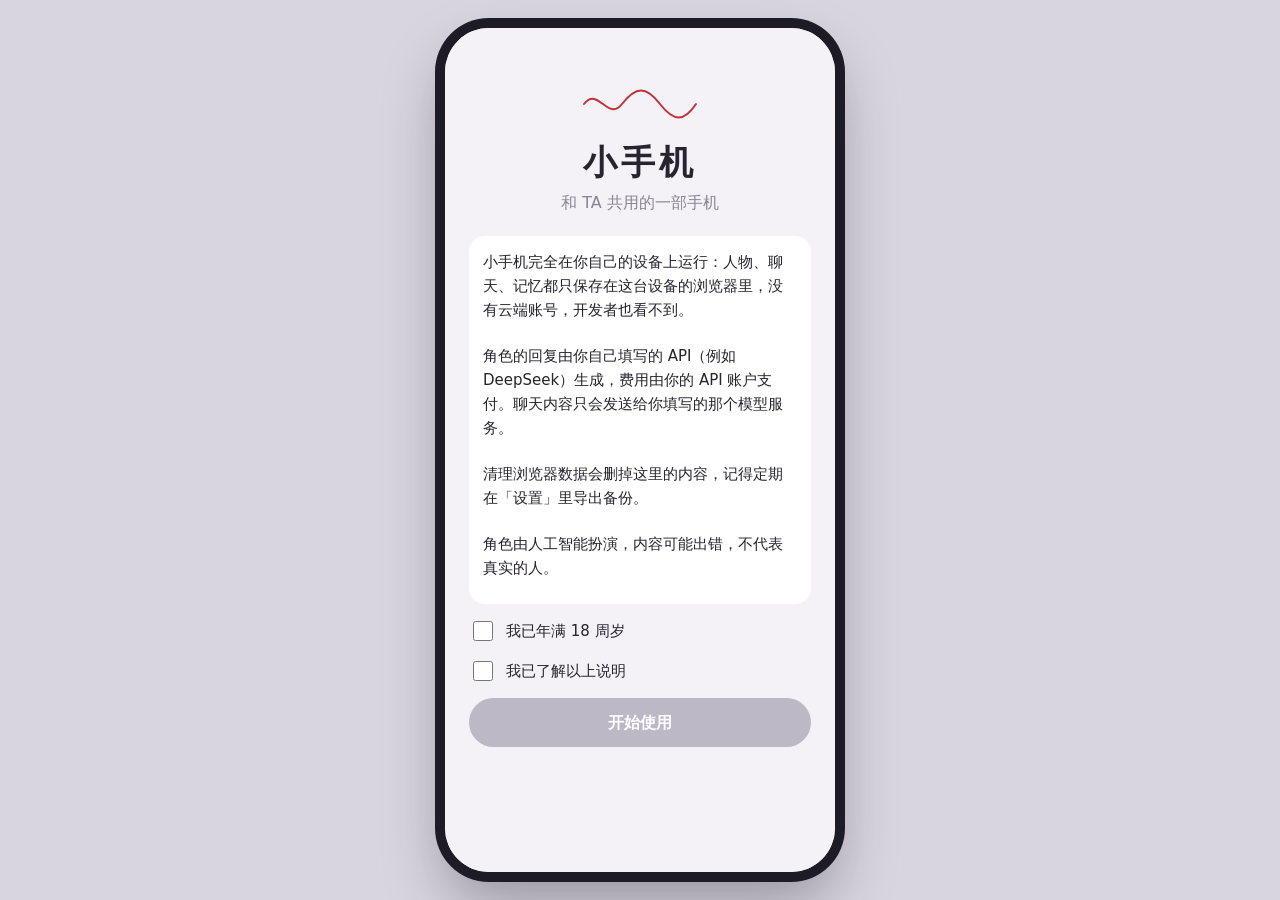
==== index.html @ 8a34693c "更新：微信式聊天布局 Co-Authored-By: Claude Opus 5.5 <noreply@anthropic.com> Claude-Session: https://claude.ai" ====
<!doctype html>
<html lang="zh-CN">
<head>
  <meta charset="utf-8" />
  <meta name="viewport" content="width=device-width, initial-scale=1, viewport-fit=cover, interactive-widget=resizes-content" />
  <meta name="theme-color" content="#24263a" />
  <meta name="apple-mobile-web-app-capable" content="yes" />
  <meta name="apple-mobile-web-app-status-bar-style" content="black-translucent" />
  <meta name="apple-mobile-web-app-title" content="小手机" />
  <link rel="manifest" href="manifest.webmanifest" />
  <link rel="icon" href="icon-192.png" />
  <link rel="apple-touch-icon" href="apple-touch-icon.png" />
  <title>小手机</title>
  <link rel="stylesheet" href="assets/app-N5SJSSYC.css" />
</head>
<body>
  <div id="root"></div>
  <noscript>需要开启浏览器的 JavaScript 才能使用小手机。</noscript>
  <script type="module" src="assets/app-MAJFVN7T.js"></script>
</body>
</html>
---- assets/app-N5SJSSYC.css ----
:root{--paper: #f4f2f7;--card: #ffffff;--ink: #27232f;--mist: #8a8496;--line: #e4e0ea;--thread: #c2313a;--thread-soft: #f6e3e5;--night: #24263a;--night-2: #34304a;--me: #2f2c3d;--serif: "Songti SC", "Noto Serif SC", "Source Han Serif SC", "STSong", "SimSun", serif;--sans: "PingFang SC", "HarmonyOS Sans SC", "MiSans", "Noto Sans SC", "Microsoft YaHei", system-ui, sans-serif;--r-sm: 10px;--r-md: 16px;--safe-t: env(safe-area-inset-top, 0px);--safe-b: env(safe-area-inset-bottom, 0px);--safe-l: env(safe-area-inset-left, 0px);--safe-r: env(safe-area-inset-right, 0px)}*{box-sizing:border-box}html,body{height:100%;margin:0;overflow:hidden;overscroll-behavior:none}#root{height:100%;height:100dvh}body{font-family:var(--sans);font-size:16px;line-height:1.6;color:var(--ink);background:#d9d5df;-webkit-font-smoothing:antialiased;-webkit-tap-highlight-color:transparent}button,input,textarea{font:inherit;color:inherit}button{cursor:pointer}button:disabled{cursor:default}:focus-visible{outline:2px solid var(--thread);outline-offset:2px}.sr-only{position:absolute;width:1px;height:1px;overflow:hidden;clip:rect(0 0 0 0);white-space:nowrap}.stage{height:100%;display:flex;align-items:center;justify-content:center}.phone{position:relative;width:100%;height:100%;background:var(--paper);overflow:hidden}.screen{height:100%;display:flex;flex-direction:column}:root{--ease-spring: cubic-bezier(.32, .72, 0, 1);--ease-out: cubic-bezier(.22, .8, .24, 1)}.screen-stack{position:relative;flex:1;min-height:0;overflow:hidden;background:#15141c;isolation:isolate}.screen-layer{position:absolute;inset:0;display:flex;flex-direction:column;background:var(--paper)}.screen-layer[aria-hidden=true]{pointer-events:none}.screen-layer[class*=-back-out]{z-index:2}.is-zoom-forward-in{transform-origin:var(--ox, 50%) var(--oy, 60%);animation:zoom-open .4s var(--ease-spring) both}.is-zoom-back-out{transform-origin:var(--ox, 50%) var(--oy, 60%);animation:zoom-close .3s cubic-bezier(.4,0,.2,1) both}@keyframes zoom-open{0%{transform:scale(.16);opacity:0}35%{opacity:1}to{transform:none;opacity:1}}@keyframes zoom-close{0%{transform:none;opacity:1}45%{opacity:.35}to{transform:scale(.4);opacity:0;visibility:hidden}}.is-push-forward-in{animation:push-in .42s var(--ease-spring) both;box-shadow:-12px 0 32px #15141c29}.is-push-forward-out{animation:push-away .42s var(--ease-spring) both}.is-push-back-out{animation:pop-out .4s var(--ease-spring) both;box-shadow:-12px 0 32px #15141c29}.is-push-back-in{animation:pop-under .4s var(--ease-spring) both}@keyframes push-in{0%{transform:translate3d(100%,0,0)}to{transform:none}}@keyframes push-away{0%{transform:none;opacity:1}to{transform:translate3d(-28%,0,0);opacity:.7}}@keyframes pop-out{0%{transform:none}to{transform:translate3d(100%,0,0)}}@keyframes pop-under{0%{transform:translate3d(-28%,0,0);opacity:.7}to{transform:none;opacity:1}}.is-fade-forward-in,.is-fade-back-in{animation:fade-in .26s var(--ease-out) both}.is-fade-forward-out,.is-fade-back-out{animation:fade-out .2s ease both;z-index:0!important}@keyframes fade-in{0%{opacity:0;transform:translate3d(0,8px,0) scale(.995)}to{opacity:1;transform:none}}@keyframes fade-out{0%{opacity:1}to{opacity:0}}@media(prefers-reduced-motion:reduce){.screen-layer[class*=is-]{animation-duration:.16s!important}}@media(min-width:560px)and (min-height:700px){.phone{width:390px;height:min(844px,calc(100dvh - 48px));border-radius:44px;box-shadow:0 0 0 10px #1d1b26,0 30px 60px #1d1b2659}}.page{display:flex;flex-direction:column;height:100%;min-height:0}.page-body{flex:1;overflow-y:auto;padding:8px calc(16px + var(--safe-r)) calc(24px + var(--safe-b)) calc(16px + var(--safe-l));display:flex;flex-direction:column;gap:14px}.topbar{display:grid;grid-template-columns:44px 1fr 64px;align-items:center;padding:max(10px,var(--safe-t)) calc(8px + var(--safe-r)) 8px calc(8px + var(--safe-l));background:var(--paper);border-bottom:1px solid var(--line)}.topbar-title{text-align:center;min-width:0;display:flex;flex-direction:column;align-items:center;gap:2px}.topbar-title h1{font-family:var(--serif);font-size:18px;font-weight:700;margin:0;white-space:nowrap;overflow:hidden;text-overflow:ellipsis;max-width:100%}.topbar-right{display:flex;justify-content:flex-end}.icon-btn{width:44px;height:44px;border:0;background:none;display:grid;place-items:center;border-radius:50%}.icon-btn-spacer{width:44px;height:44px;display:block}.text-btn{border:0;background:none;color:var(--thread);font-weight:600;padding:8px 10px}.text-btn:disabled{color:var(--mist)}.text-btn.danger{color:var(--thread);font-weight:400;font-size:14px}.lead{margin:4px 2px;color:var(--mist);font-size:14px}.muted{color:var(--mist)}.small{font-size:13px}.card{background:var(--card);border-radius:var(--r-md);padding:16px;display:flex;flex-direction:column;gap:12px}.card-title{font-family:var(--serif);font-size:17px;margin:0}.row-between{display:flex;align-items:center;justify-content:space-between;gap:12px}.kv{display:flex;justify-content:space-between;gap:12px}.loading{padding:40px;text-align:center;color:var(--mist)}.error-box{padding:16px;text-align:center;color:var(--thread)}.field{display:flex;flex-direction:column;gap:6px}.field>span{font-size:14px;color:var(--mist)}.field input,.field textarea{width:100%;border:1px solid var(--line);background:#fbfafc;border-radius:var(--r-sm);padding:10px 12px;font-size:16px;line-height:1.5;resize:vertical}.field input:focus,.field textarea:focus{outline:none;border-color:var(--ink);background:#fff}.check{display:flex;gap:10px;align-items:center;font-size:15px}.check input{width:20px;height:20px;accent-color:var(--thread)}.link{border:0;background:none;padding:0 4px;color:var(--thread);text-decoration:underline;text-underline-offset:3px}.btn{border:0;border-radius:999px;padding:12px 18px;font-size:16px;font-weight:600;width:100%}.btn-primary{background:var(--ink);color:#fff}.btn-primary:disabled{background:#bdb8c6}.btn-ghost{background:transparent;color:var(--ink);font-weight:400}.btn-ghost:disabled{color:var(--mist)}.btn-light{background:#fff;color:var(--ink);width:auto;padding:12px 28px}.btn-danger{background:var(--thread);color:#fff}.btn-danger:disabled{background:#d9b5b8}.btn-danger-ghost{background:none;border:0;color:var(--thread);padding:14px;font-size:15px}.tag{font-size:12px;padding:1px 8px;border-radius:999px;background:#ece9f1;color:var(--ink);white-space:nowrap}.tag-red{background:var(--thread-soft);color:var(--thread)}.tag-grey{color:var(--mist)}.thread{display:inline-flex;align-items:center;gap:6px;border:0;background:none;padding:2px 4px;color:var(--thread);font-size:13px;max-width:100%}.thread span{white-space:nowrap;overflow:hidden;text-overflow:ellipsis;color:var(--ink)}.thread.is-archived span{color:var(--mist)}.avatar{display:inline-grid;place-items:center;border-radius:50%;color:#fff;flex:none;font-family:var(--serif);font-weight:700;text-shadow:0 1px 1px rgba(0,0,0,.15)}.login{flex:1;overflow-y:auto;padding:56px 24px 32px;display:flex;flex-direction:column;gap:20px}.login-mark{text-align:center;color:var(--thread)}.login-mark h1{font-family:var(--serif);font-size:34px;letter-spacing:.12em;margin:4px 0 0;color:var(--ink)}.login-mark p{margin:0;color:var(--mist)}.login-form{display:flex;flex-direction:column;gap:14px}.dev-note{background:#fff6dd;border-radius:var(--r-sm);padding:8px 12px;font-size:14px;margin:0}.signup-box{display:flex;flex-direction:column;gap:12px;background:var(--card);padding:14px;border-radius:var(--r-md)}.signup-box p{margin:0;font-size:14px}.form-error{color:var(--thread);text-align:center;margin:0}.terms p{margin:0 0 10px;font-size:15px}.home{flex:1;overflow-y:auto;color:#fff;padding:max(48px,calc(var(--safe-t) + 20px)) calc(22px + var(--safe-r)) calc(24px + var(--safe-b)) calc(22px + var(--safe-l));display:flex;flex-direction:column;gap:28px;background:url("data:image/svg+xml,%3Csvg xmlns='http://www.w3.org/2000/svg' viewBox='0 0 400 800' preserveAspectRatio='none'%3E%3Cpath d='M-20 260 C 90 200, 140 360, 230 300 S 360 180, 420 250' fill='none' stroke='%23c2313a' stroke-opacity='.55' stroke-width='1.4'/%3E%3Cpath d='M230 300 C 280 420, 200 520, 300 600 S 380 760, 430 820' fill='none' stroke='%23c2313a' stroke-opacity='.3' stroke-width='1.2'/%3E%3C/svg%3E") center / 100% 100% no-repeat,linear-gradient(180deg,var(--night) 0%,var(--night-2) 100%)}.home-clock{display:flex;flex-direction:column;align-items:center}.home-time{font-size:64px;font-weight:200;line-height:1.1;letter-spacing:.02em}.home-date{font-size:14px;opacity:.75}.home-who{display:flex;flex-direction:column;align-items:center;gap:6px}.home-person{display:flex;flex-direction:column;align-items:center;gap:6px;border:0;background:none;color:#fff}.home-name{font-family:var(--serif);font-size:24px;font-weight:700;letter-spacing:.06em}.home-switch{font-size:12px;opacity:.6}.home-who .thread{color:#ff8a92}.home-who .thread span{color:#ffffffd9}.home-empty{text-align:center;display:flex;flex-direction:column;align-items:center;gap:8px;padding:0 8px}.home-empty h2{font-family:var(--serif);margin:0}.home-empty p{margin:0 0 8px;opacity:.75;font-size:15px}.home-apps{display:grid;grid-template-columns:repeat(4,1fr);gap:20px 8px;margin-top:auto}.app{border:0;background:none;color:#fff;display:flex;flex-direction:column;align-items:center;gap:6px;position:relative}.app-glyph{width:58px;height:58px;border-radius:16px;background:var(--paper);color:var(--ink);display:grid;place-items:center;font-family:var(--serif);font-size:26px;font-weight:700}.app-label{font-size:12px}.app.is-soon .app-glyph{background:#f4f2f738;color:#ffffffb3}.app.is-soon .app-label{opacity:.6}.app-soon{position:absolute;top:-6px;right:2px;font-size:10px;background:var(--night);border:1px solid rgba(255,255,255,.3);border-radius:999px;padding:0 5px}.chat-list{flex:1;overflow-y:auto;padding:12px 12px 8px;display:flex;flex-direction:column;gap:10px;overscroll-behavior:contain}.chat-empty{text-align:center;color:var(--mist);margin:auto 24px;font-size:15px}.load-more{font-size:14px}.msg{display:flex;gap:10px;align-items:flex-start;max-width:100%}.msg>.avatar,.msg-me-avatar .avatar,.msg>.msg-me-avatar+* .avatar{border-radius:5px;flex:none}.msg-me>.avatar{border-radius:5px}.msg.is-pending{opacity:.6}.msg-time{align-self:center;font-size:12px;color:#a3a0ab;margin:6px 0 -2px}.chat.has-bg .msg-time{color:#ffffffe6;text-shadow:0 1px 2px rgba(0,0,0,.45)}.msg-me{flex-direction:row-reverse}.msg-body{display:flex;flex-direction:column;max-width:76%}.msg-me .msg-body{align-items:flex-end}.bubble{position:relative;padding:9px 12px;border-radius:6px;white-space:pre-wrap;word-break:break-word;font-size:16px;line-height:1.5;background:var(--card);min-height:40px}.msg-me .bubble{background:var(--me);color:#fff;border-radius:6px}.msg .msg-body>.bubble:before{content:"";position:absolute;top:14px;width:10px;height:10px;background:inherit;border-radius:1.5px;transform:rotate(45deg)}.msg-them .msg-body>.bubble:before{left:-4px}.msg-me .msg-body>.bubble:before{right:-4px}.msg .msg-body>.bubble.typing:before{top:14px}.msg-meta{display:flex;gap:6px;align-items:center;font-size:11px;color:var(--mist);padding:2px 4px 0}.msg-more{border:0;background:none;color:var(--mist);padding:0 6px;letter-spacing:1px;font-size:14px;line-height:1;min-height:24px}.typing{display:flex;gap:4px;padding:14px}.typing i{width:6px;height:6px;border-radius:50%;background:var(--mist);animation:blink 1.2s infinite}.typing i:nth-child(2){animation-delay:.2s}.typing i:nth-child(3){animation-delay:.4s}@keyframes blink{0%,80%,to{opacity:.25}40%{opacity:1}}@media(prefers-reduced-motion:reduce){.typing i{animation:none;opacity:.6}}.sys-note{align-self:center;font-size:12px;color:var(--mist);background:#ebe8f0;padding:2px 10px;border-radius:999px}.fork-divider{display:flex;align-items:center;gap:8px;margin:6px 0;color:var(--thread);font-size:12px}.fork-divider:before,.fork-divider:after{content:"";flex:1;height:1px;background:currentColor;opacity:.5}.fork-divider span{white-space:nowrap}.composer{display:flex;gap:8px;align-items:flex-end;padding:8px 10px calc(8px + var(--safe-b));border-top:1px solid var(--line);background:var(--paper)}.composer textarea{flex:1;border:1px solid var(--line);border-radius:20px;padding:9px 14px;resize:none;max-height:120px;field-sizing:content;background:#fff;font-size:16px;line-height:1.4}.composer textarea:focus{outline:none;border-color:var(--ink)}.send{width:40px;height:40px;border-radius:50%;border:0;background:var(--thread);color:#fff;display:grid;place-items:center;flex:none}.send:disabled{background:#d8d3de}.composer-off{justify-content:center;color:var(--mist);font-size:14px;text-align:center}.sheet-backdrop{position:absolute;inset:0;background:#1d1b2666;display:flex;align-items:flex-end;z-index:20;animation:backdrop-in .3s ease both}.sheet-backdrop .sheet{animation:sheet-up .44s var(--ease-spring) both}.sheet-backdrop.is-closing{animation:backdrop-out .26s ease both;pointer-events:none}.sheet-backdrop.is-closing .sheet{animation:sheet-down .26s cubic-bezier(.4,0,.9,.6) both}@keyframes backdrop-in{0%{background:#1d1b2600}to{background:#1d1b2666}}@keyframes backdrop-out{0%{background:#1d1b2666}to{background:#1d1b2600}}@keyframes sheet-up{0%{transform:translate3d(0,100%,0)}to{transform:none}}@keyframes sheet-down{0%{transform:none}to{transform:translate3d(0,100%,0)}}@media(prefers-reduced-motion:reduce){.sheet-backdrop,.sheet-backdrop .sheet,.sheet-backdrop.is-closing,.sheet-backdrop.is-closing .sheet{animation-duration:.12s}}.sheet{width:100%;max-height:88%;overflow-y:auto;background:var(--paper);border-radius:22px 22px 0 0;padding:8px 18px calc(20px + var(--safe-b));display:flex;flex-direction:column;gap:12px}.sheet form{display:flex;flex-direction:column;gap:14px}.sheet p{margin:0}.sheet-handle{width:40px;height:4px;border-radius:2px;background:#cfcad6;align-self:center;margin-bottom:4px}.sheet-title{font-family:var(--serif);font-size:18px;margin:0;text-align:center}.menu{display:flex;flex-direction:column;background:var(--card);border-radius:var(--r-md);overflow:hidden}.menu button{border:0;background:none;text-align:left;padding:14px 16px;display:flex;flex-direction:column;gap:2px}.menu button+button{border-top:1px solid var(--line)}.menu button span{font-size:13px;color:var(--mist)}.menu button.danger b{color:var(--thread)}.quote{margin:0;padding:10px 14px;border-left:3px solid var(--thread);background:var(--card);border-radius:0 var(--r-sm) var(--r-sm) 0;font-size:15px;white-space:pre-wrap;max-height:120px;overflow:auto}.toast{position:absolute;left:50%;top:calc(76px + var(--safe-t));transform:translate(-50%);background:var(--ink);color:#fff;padding:9px 16px;border-radius:999px;font-size:14px;z-index:30;max-width:86%;text-align:center;animation:toast-in .36s var(--ease-spring) both,toast-out .3s ease 2.3s both}@keyframes toast-in{0%{opacity:0;transform:translate(-50%,-10px) scale(.96)}to{opacity:1;transform:translate(-50%)}}@keyframes toast-out{to{opacity:0;transform:translate(-50%,-6px)}}@media(prefers-reduced-motion:reduce){.toast{animation:none}}.threads{list-style:none;margin:0;padding:0;display:flex;flex-direction:column}.thread-row{position:relative;padding-left:calc(var(--depth) * 22px + 22px)}.thread-row:before{content:"";position:absolute;top:0;bottom:0;left:calc(var(--depth) * 22px + 8px);width:1.5px;background:#cbc5d3}.thread-row:after{content:"";position:absolute;top:22px;left:calc(var(--depth) * 22px + 3px);width:12px;height:12px;border-radius:50%;background:var(--paper);border:1.5px solid #a9a2b4}.thread-row.is-view:before{background:var(--thread)}.thread-row.is-view:after{background:var(--thread);border-color:var(--thread)}.thread-row.is-archived{opacity:.55}.thread-node{width:100%;text-align:left;border:0;background:none;padding:12px 4px 12px 6px;display:flex;flex-direction:column;gap:2px;border-radius:var(--r-sm)}.thread-node:hover{background:#fff9}.thread-name{font-family:var(--serif);font-size:17px;font-weight:700}.thread-tags{display:flex;gap:6px;flex-wrap:wrap}.thread-tags:empty{display:none}.thread-info{font-size:13px;color:var(--mist)}.switch{position:relative;width:50px;height:30px;flex:none}.switch input{position:absolute;opacity:0;inset:0;margin:0;cursor:pointer;z-index:1}.switch span[aria-hidden]{position:absolute;inset:0;border-radius:999px;background:#d8d3de;transition:background .2s}.switch span[aria-hidden]:after{content:"";position:absolute;top:3px;left:3px;width:24px;height:24px;border-radius:50%;background:#fff;transition:transform .2s;box-shadow:0 1px 2px #0003}.switch input:checked+span{background:var(--thread)}.switch input:checked+span:after{transform:translate(20px)}.switch input:disabled+span{opacity:.5}.switch input:focus-visible+span{outline:2px solid var(--thread);outline-offset:2px}.choices{border:0;padding:0;margin:0;display:flex;flex-direction:column;gap:8px}.choice{display:flex;gap:10px;align-items:flex-start;background:var(--card);border:1.5px solid transparent;border-radius:var(--r-sm);padding:12px;cursor:pointer}.choice.is-on{border-color:var(--thread)}.choice input{accent-color:var(--thread);margin-top:5px}.choice span{display:flex;flex-direction:column}.choice small{color:var(--mist);font-size:13px}.version-row{display:grid;grid-template-columns:auto 1fr auto;gap:10px;align-items:baseline;font-size:14px}.people{list-style:none;margin:0;padding:0;display:flex;flex-direction:column;gap:8px}.person{width:100%;display:flex;align-items:center;gap:12px;padding:12px;border:0;border-radius:var(--r-md);background:var(--card);text-align:left}.person-text{flex:1;display:flex;flex-direction:column;align-items:flex-start;min-width:0}.person-text b{font-family:var(--serif);font-size:17px}.person-text .thread{padding:0}.segmented{display:flex;margin:10px 16px 0;background:#e6e2ec;border-radius:999px;padding:3px}.segmented button{flex:1;border:0;background:none;border-radius:999px;padding:6px;font-size:14px}.segmented button[aria-selected=true]{background:#fff;font-weight:600}.grid-3{display:grid;grid-template-columns:repeat(3,1fr);gap:8px}.fresh{display:flex;flex-direction:column;gap:6px}.fresh pre{margin:0;background:#fbfafc;border:1px dashed var(--line);padding:10px;border-radius:var(--r-sm);font-size:15px;letter-spacing:.08em}.admin-list{list-style:none;margin:0;padding:0;display:flex;flex-direction:column;gap:6px}.admin-list li{background:var(--card);border-radius:var(--r-sm);padding:10px 12px;display:flex;flex-wrap:wrap;align-items:center;gap:4px 10px}.admin-list li .small{flex:1 1 60%}.code{border:0;background:none;padding:0;font-weight:700;letter-spacing:.08em}.msg-img{max-width:200px;max-height:260px;border-radius:6px;display:block;margin-bottom:4px;object-fit:cover;background:#e6e2ec}.msg-me .msg-img{margin-left:auto}.reply-missing{align-self:center;display:flex;flex-direction:column;align-items:center;gap:2px;font-size:13px;color:var(--mist)}.reply-missing .btn{width:auto;padding:6px 16px;color:var(--thread);font-weight:600}.attach{width:40px;height:40px;border:0;background:none;color:var(--ink);display:grid;place-items:center;flex:none;border-radius:50%}.attach:disabled{color:var(--mist)}.attach-preview{position:relative;align-self:flex-start;margin:6px 12px 0 60px}.attach-preview img{height:72px;border-radius:10px;display:block}.attach-preview button{position:absolute;top:-8px;right:-8px;width:24px;height:24px;border-radius:50%;border:0;background:var(--ink);color:#fff;line-height:1}.card-attn{border:1.5px solid var(--thread)}.mem{display:flex;flex-direction:column;gap:2px;padding-bottom:10px;border-bottom:1px solid var(--line)}.mem:last-child{border-bottom:0;padding-bottom:0}.mem p{margin:0;font-size:15px}.mem-actions{display:flex;gap:4px;justify-content:flex-end}.mem-actions .text-btn{padding:2px 8px;font-size:13px}.muted-btn{color:var(--mist)!important;font-weight:400!important}.stat-grid{display:grid;grid-template-columns:1fr 1fr;gap:8px}.stat{background:#fbfafc;border-radius:var(--r-sm);padding:10px 12px}.stat b{display:block;font-size:22px;font-family:var(--serif)}.stat span{font-size:13px;color:var(--mist)}.avatar-img{object-fit:cover;border-radius:50%;display:inline-block;background:#e6e2ec}.create{display:flex;flex-direction:column;gap:14px}.create-head{display:flex;gap:14px;align-items:flex-end}.grow{flex:1;min-width:0}.avatar-picker{display:flex;flex-direction:column;align-items:center;gap:2px}.avatar-btn{position:relative;border:0;background:none;padding:0;border-radius:50%}.avatar-badge{position:absolute;right:-2px;bottom:-2px;width:24px;height:24px;border-radius:50%;background:var(--ink);color:#fff;font-size:12px;display:grid;place-items:center;border:2px solid #fff}.field select{width:100%;border:1px solid var(--line);background:#fbfafc;border-radius:var(--r-sm);padding:10px 12px;font-size:16px}.world-peek{margin:0;font-size:13px;color:var(--mist);white-space:pre-wrap;display:-webkit-box;-webkit-line-clamp:3;-webkit-box-orient:vertical;overflow:hidden}.world-peek-row{display:flex;align-items:flex-start;gap:8px}.world-peek-row .world-peek{flex:1}.world-card .btn-danger-ghost{padding:4px;align-self:flex-start}.save-state{text-align:center;min-height:1.4em;margin:0}.draft-row{display:flex;align-items:center;gap:4px}.draft-row .person{flex:1}.msg-img-loading{width:160px;height:120px}.row-2{display:grid;grid-template-columns:1fr 1fr;gap:8px}.app-glyph{position:relative}.app-badge{position:absolute;top:-6px;right:-6px;min-width:18px;height:18px;padding:0 5px;border-radius:999px;background:#fa5151;color:#fff;font-family:var(--sans);font-size:11px;font-weight:600;line-height:18px;text-align:center}.toggle-row{display:flex;align-items:center;justify-content:space-between;gap:12px}.toggle-row>span:first-child{display:flex;flex-direction:column}.toggle-row small{color:var(--mist);font-size:13px}.wx{background:#fff;position:relative}.wx-scroll{flex:1;overflow-y:auto;padding-bottom:calc(40px + var(--safe-b))}.wx-cover{position:relative;height:290px;margin-bottom:52px;background:url("data:image/svg+xml,%3Csvg xmlns='http://www.w3.org/2000/svg' viewBox='0 0 400 300' preserveAspectRatio='none'%3E%3Cpath d='M-10 200 C 80 120, 150 260, 240 180 S 360 90, 420 150' fill='none' stroke='%23c2313a' stroke-opacity='.6' stroke-width='1.4'/%3E%3C/svg%3E") center / 100% 100% no-repeat,linear-gradient(160deg,#34304a,#24263a 60%,#1d1b26)}.wx-cover-bar{position:absolute;top:0;left:0;right:0;display:flex;justify-content:space-between;padding:max(8px,var(--safe-t)) 8px 0}.wx-light{color:#fff}.wx-owner{position:absolute;right:16px;bottom:-36px;display:flex;align-items:flex-start;gap:16px}.wx-owner-name{color:#fff;font-size:18px;font-weight:600;margin-top:14px;text-shadow:0 1px 3px rgba(0,0,0,.4)}.wx-me{display:inline-grid;place-items:center;border-radius:6px;background:#c9c5d1;color:#fff;font-weight:600;flex:none}.wx-owner-avatar{width:70px;height:70px;font-size:26px;border:2px solid #fff;border-radius:8px}.wx-empty{color:#888;font-size:14px;text-align:center;padding:24px 32px;line-height:1.8}.wx-list{list-style:none;margin:0;padding:0}.wx-post{display:flex;gap:10px;padding:14px 16px;border-bottom:1px solid #eee}.wx-post>.avatar,.wx-post>.wx-me{border-radius:6px}.wx-post .avatar-img{border-radius:6px}.wx-body{flex:1;min-width:0}.wx-name{color:#576b95;font-weight:600;font-size:15px;line-height:1.4}.wx-text{font-size:15px;color:#191919;white-space:pre-wrap;word-break:break-word;margin-top:3px;line-height:1.55}.wx-pics{display:grid;gap:4px;margin-top:8px;grid-template-columns:repeat(3,80px)}.wx-pics.n1{grid-template-columns:auto}.wx-pics.n2{grid-template-columns:repeat(2,80px)}.wx-pic{width:80px;height:80px;background:#f2f2f2;display:block;overflow:hidden;position:relative;border:0;padding:0}.wx-pic img{width:100%;height:100%;object-fit:cover;display:block}.wx-pic.is-single{width:fit-content;height:auto;max-width:180px;max-height:180px;background:none}.wx-pic.is-single img{width:auto;height:auto;max-width:180px;max-height:180px;object-fit:contain}.wx-meta{display:flex;justify-content:space-between;align-items:center;margin-top:8px;color:#b2b2b2;font-size:12px}.wx-actions-wrap{position:relative;display:flex;align-items:center}.wx-dots{border:0;background:#f7f7f7;color:#576b95;border-radius:4px;padding:0 8px;height:22px;font-weight:700;letter-spacing:1px;line-height:1}.wx-actions{position:absolute;right:40px;top:50%;transform:translateY(-50%);display:flex;background:#4c4c4c;border-radius:4px;overflow:hidden;white-space:nowrap}.wx-actions button{border:0;background:none;color:#fff;padding:8px 16px;font-size:13px}.wx-actions button+button{border-left:1px solid #3a3a3a}.wx-box{margin-top:8px;background:#f7f7f7;border-radius:4px;font-size:14px;position:relative}.wx-box:before{content:"";position:absolute;top:-6px;left:12px;border:6px solid transparent;border-top:0;border-bottom-color:#f7f7f7}.wx-likes{color:#576b95;padding:5px 10px}.wx-likes+.wx-comments{border-top:1px solid #ececec}.wx-comments{padding:5px 10px;display:flex;flex-direction:column;gap:2px;color:#191919}.wx-comments b{color:#576b95;font-weight:600}.wx-comment-bar{position:absolute;left:0;right:0;bottom:0;display:flex;gap:8px;align-items:center;padding:8px 10px calc(8px + var(--safe-b));background:#f7f7f7;border-top:1px solid #e5e5e5}.wx-comment-bar input{flex:1;border:0;border-radius:4px;padding:9px 10px;font-size:16px;background:#fff}.wx-send{border:0;background:#07c160;color:#fff;border-radius:4px;padding:7px 14px;font-size:15px;font-weight:600}.wx-send:disabled{background:#b5e8cc}.wx-text-btn{border:0;background:none;font-size:16px;color:#191919;padding:6px 4px}.wx-compose{background:#fff}.wx-compose-top{display:flex;justify-content:space-between;align-items:center;padding:max(10px,var(--safe-t)) 14px 10px}.wx-compose-text{width:100%;border:0;resize:none;font-size:17px;line-height:1.6;padding:4px 0;background:transparent}.wx-compose-text:focus{outline:none}.wx-compose-grid{display:grid;grid-template-columns:repeat(3,1fr);gap:6px}.wx-compose-grid .wx-pic{width:100%;height:auto;aspect-ratio:1}.wx-pic-add{font-size:34px;color:#b2b2b2;background:#f2f2f2;display:grid!important;place-items:center}.wx-pic-del{position:absolute;top:2px;right:2px;width:22px;height:22px;border-radius:50%;border:0;background:#0000008c;color:#fff;line-height:1}.wx-compose-who{display:flex;justify-content:space-between;border-top:1px solid #eee;padding:14px 0;font-size:15px;color:#191919;margin-top:12px}.wx-compose-who span:last-child{color:#888}.diary,.diary .topbar{background:#f6f1e7}.diary-page{background:#fffdf8;border-radius:4px;padding:18px 18px 22px;box-shadow:0 1px #e9e1cf;background-image:repeating-linear-gradient(to bottom,transparent 0,transparent 31px,#efe6d4 31px,#efe6d4 32px);background-position:0 18px}.diary-page h2{font-family:var(--serif);font-size:15px;line-height:32px;color:#8a6f4a;margin:0;font-weight:700}.diary-page p{margin:0;font-family:var(--serif);font-size:16px;line-height:32px;color:#3a3226;white-space:pre-wrap}.wx-del{border:0;background:none;color:#576b95;font-size:12px;margin-left:10px;padding:0}.wx-comment{display:block;width:100%;text-align:left;border:0;background:none;padding:1px 0;font:inherit;color:inherit}.wx-comment:active{background:#e5e5e5}.sheet-quote{font-family:var(--serif);color:var(--ink);background:#fff;border-radius:10px;padding:10px 12px}.notice{position:absolute;left:8px;right:8px;top:max(8px,var(--safe-t));z-index:40;display:grid;grid-template-columns:1fr;gap:2px;text-align:left;border:0;border-radius:18px;padding:10px 14px 12px;background:#faf9fcf0;backdrop-filter:blur(16px);-webkit-backdrop-filter:blur(16px);box-shadow:0 10px 30px #1d1b2638;color:var(--ink);font:inherit;animation:notice-in .35s cubic-bezier(.2,.9,.3,1.2)}.notice-app{font-size:12px;color:var(--mist)}.notice b{font-size:15px}.notice-body{font-size:14px;line-height:1.45;display:-webkit-box;-webkit-line-clamp:2;-webkit-box-orient:vertical;overflow:hidden}@keyframes notice-in{0%{transform:translateY(-120%);opacity:0}to{transform:none;opacity:1}}@media(prefers-reduced-motion:reduce){.notice{animation:none}}.grid-2{display:grid;grid-template-columns:1fr 1fr;gap:10px}.card-sub{font-size:13px;color:var(--mist);font-weight:600;margin:8px 0 0;letter-spacing:1px}.toggle-row.is-off{opacity:.45}.room,.room .topbar{background:#f7f1e8}.room-body{padding-top:4px}.room-svg{width:100%;height:auto;display:block;margin:0 auto;max-width:520px;touch-action:manipulation}.room-hit{cursor:pointer;outline:none}.room-hit:focus-visible{filter:drop-shadow(0 0 3px #c2313a)}.room-hit:active{opacity:.8}.room-plus{font-size:12px;fill:#96785a99;font-family:var(--sans)}.room-cal{font-size:9px;fill:#3a3226;font-family:var(--sans);font-weight:700}.room-zzz{font-size:9px;fill:#8a84a8;font-family:var(--serif);font-style:italic}.room-note.is-new{animation:note-wiggle 1.6s ease-in-out infinite;transform-box:fill-box;transform-origin:top center}@keyframes note-wiggle{0%,to{transform:rotate(0)}50%{transform:rotate(-6deg)}}.room-glow{animation:glow 1.4s ease-in-out infinite}@keyframes glow{0%,to{opacity:.15}50%{opacity:.55}}@media(prefers-reduced-motion:reduce){.room-note.is-new,.room-glow{animation:none}}.room-status{display:flex;align-items:center;gap:8px;justify-content:center;font-family:var(--serif);color:#5a4a3a;margin:6px 0 0}.room-status .dot{width:8px;height:8px;border-radius:50%}.room-tip{text-align:center;line-height:1.7}.room-pick{width:100%;aspect-ratio:4 / 3;border:6px solid;border-radius:4px;background:#fff;display:grid;place-items:center;color:var(--mist);overflow:hidden;padding:0}.room-pick img{width:100%;height:100%;object-fit:cover}.room-frames{display:flex;gap:8px;flex-wrap:wrap}.room-frames button{display:flex;align-items:center;gap:6px;border:1px solid #e2dce8;background:#fff;border-radius:999px;padding:6px 12px;font-size:14px;color:var(--ink)}.room-frames button i{width:14px;height:14px;border-radius:3px;border:1px solid rgba(0,0,0,.12)}.room-frames button.is-on,.room-items button.is-on{border-color:var(--thread);box-shadow:0 0 0 1px var(--thread) inset}.room-photo-big{border:8px solid;border-radius:3px;background:#fff;box-shadow:0 6px 18px #3c28142e;min-height:120px;display:grid;place-items:center}.room-photo-big img{width:100%;max-height:52vh;object-fit:contain;display:block}.room-note-folded{position:relative;border:0;background:#fffaf0;color:#6a5a46;font-family:var(--serif);padding:12px 14px 12px 30px;text-align:left;box-shadow:0 3px 10px #3c28141f;transform:rotate(-1.2deg)}.room-note-open{position:relative;background:#fffaf0;padding:22px 18px 16px;box-shadow:0 6px 18px #3c281429;transform:rotate(-1deg);background-image:repeating-linear-gradient(to bottom,transparent 0,transparent 27px,#efe3cc 27px,#efe3cc 28px);background-position:0 14px}.room-note-open p{margin:0;font-family:var(--serif);font-size:17px;line-height:28px;color:#3a3226;white-space:pre-wrap}.room-note-open span{display:block;text-align:right;font-family:var(--serif);color:#8a6f4a;margin-top:6px}.pin{position:absolute;width:12px;height:12px;border-radius:50%;background:#c2313a;box-shadow:0 2px 4px #00000040}.room-note-open .pin{top:-5px;left:50%;margin-left:-6px}.room-note-folded .pin{left:10px;top:50%;margin-top:-6px}.room-actions{display:flex;justify-content:center;gap:24px}.room-slots{display:grid;gap:8px}.room-slots button{aspect-ratio:4 / 3;border:1px dashed #cdb497;background:#fffaf3;border-radius:6px;color:var(--mist);font-size:13px}.room-slots button.is-taken{background:#efe4d4;border-style:solid}.room-slots button.is-here{background:var(--ink);color:#fff;border-color:var(--ink)}.room-items{display:grid;grid-template-columns:repeat(4,1fr);gap:8px}.room-items button{display:flex;flex-direction:column;align-items:center;gap:2px;border:1px solid #e2dce8;background:#fff;border-radius:12px;padding:8px 2px;font-size:12px;color:var(--ink)}.room-keepsake-head{display:flex;align-items:center;gap:12px;background:#fff;border-radius:12px;padding:10px 12px}.room-keepsake-head p{margin:0;font-size:16px}.serif{font-family:var(--serif)}.room-snippet{display:flex;flex-direction:column;gap:6px}.room-snippet p{margin:0;font-size:14px;line-height:1.5;padding:8px 10px;border-radius:10px;background:#fff}.room-snippet p b{margin-right:6px;color:var(--mist);font-weight:600}.room-snippet p.is-source{box-shadow:0 0 0 1px #e7b8a8 inset;background:#fff7f2}.room-memlist{list-style:none;margin:0;padding:0;display:flex;flex-direction:column;gap:6px}.room-memlist button{width:100%;text-align:left;border:0;background:#fff;border-radius:10px;padding:10px 12px;font-size:15px;color:var(--ink)}.bubble{-webkit-touch-callout:none}.msg-more{min-width:36px;min-height:28px;font-size:16px}.chat-tip{display:flex;gap:10px;align-items:center;margin:0 10px 6px;padding:10px 12px;background:#fff;border-radius:12px;font-size:13px;line-height:1.5;color:var(--ink);box-shadow:0 2px 8px #27232f14}.chat-tip b{color:var(--thread);font-weight:600}.chat-tip button{flex:none;border:0;background:var(--ink);color:#fff;border-radius:999px;padding:6px 12px;font-size:13px}@media(hover:none){.bubble{-webkit-user-select:none;user-select:none}}.wtree-wrap{flex-shrink:0;background:#fff;border-radius:16px;padding:10px 6px;overflow-x:auto}.wtree{position:relative;min-width:100%}.wtree-svg{position:absolute;left:0;top:0;overflow:visible}.wtree-row{position:absolute;left:calc(var(--lanes) + 6px);right:4px;height:58px;display:flex;flex-direction:column;justify-content:center;gap:2px;border:0;background:none;text-align:left;padding:0 8px;border-radius:10px;color:var(--ink);font:inherit;min-width:200px}.wtree-row:active,.wtree-row:hover{background:#f6f3f9}.wtree-row.is-view{background:#fbf1f1}.wtree-name{font-family:var(--serif);font-size:16px;font-weight:700;display:flex;align-items:center;gap:6px;flex-wrap:wrap;border-left:3px solid var(--c);padding-left:7px;line-height:1.3}.wtree-sub{font-size:12.5px;color:var(--mist);line-height:1.4;overflow:hidden;text-overflow:ellipsis;display:-webkit-box;-webkit-line-clamp:2;-webkit-box-orient:vertical}.wtree-row:not(.is-end) .wtree-sub{padding-left:10px}.wtree-latest{display:inline-block;font-size:11px;color:var(--c);border:1px solid var(--c);border-radius:999px;padding:0 6px;margin-right:4px}.wtree-row.is-archived{opacity:.6}.wtree-endname{color:var(--ink);font-weight:600;margin-right:6px}.look-grid{display:grid;grid-template-columns:repeat(auto-fill,minmax(96px,1fr));gap:8px}.look-grid button{display:flex;flex-direction:column;align-items:center;gap:2px;border:1px solid #e2dce8;background:#fbf8f2;border-radius:14px;padding:10px 4px 8px;color:var(--ink);font:inherit}.look-grid button.is-on{border-color:var(--thread);box-shadow:0 0 0 1px var(--thread) inset;background:#fff}.look-grid img{height:84px;width:auto;image-rendering:auto}.look-grid b{font-size:13px}.look-grid span{font-size:11px;color:var(--mist)}.look-plain{display:block;width:26px;height:52px;border-radius:13px 13px 8px 8px;margin:16px 0;opacity:.85}.app-glyph.has-icon{background:none;padding:0;overflow:visible;box-shadow:none}.app-glyph.has-icon img{width:100%;height:100%;display:block;border-radius:inherit;box-shadow:0 6px 16px #0000002e}.app.is-soon .app-glyph.has-icon img{opacity:.55;filter:grayscale(.4)}.home.has-widgets{gap:20px;padding-top:36px}.home.has-widgets .home-time{font-size:52px}.home.has-widgets .home-who{gap:4px}.home.has-widgets .home-who .avatar{width:44px!important;height:44px!important}.home.has-widgets .home-name{font-size:20px}.widgets{display:grid;grid-template-columns:1fr 1fr;gap:14px}.widget{position:relative;aspect-ratio:1;border-radius:22px;border:0;padding:12px;color:#fff;overflow:hidden;font:inherit;text-align:left;background:#ffffff29;box-shadow:0 8px 24px #0000002e,inset 0 0 0 1px #ffffff1f}.widget-record{display:flex;flex-direction:column;padding:10px 10px 8px;background:linear-gradient(160deg,#403028c7,#201a1ed1)}.record-deck{position:relative;flex:1;border:0;background:none;padding:0;display:grid;place-items:center;min-height:0}.vinyl{position:relative;display:grid;place-items:center;aspect-ratio:1;height:100%;max-height:112px;border-radius:50%;background:repeating-radial-gradient(circle at 50% 50%,#151315 0 1.5px,#262226 1.5px 3px);box-shadow:0 4px 12px #00000073,inset 0 0 0 2px #0c0b0c}.vinyl:after{content:"";position:absolute;inset:0;border-radius:50%;background:conic-gradient(from 30deg,transparent 0 10%,rgba(255,255,255,.14) 14%,transparent 20% 60%,rgba(255,255,255,.1) 64%,transparent 70%)}.vinyl-label{width:42%;aspect-ratio:1;border-radius:50%;background:#c2313a center / cover;box-shadow:0 0 0 2px #0006;position:relative;z-index:1}.vinyl-label:after{content:"";position:absolute;left:50%;top:50%;width:9%;aspect-ratio:1;margin:-4.5% 0 0 -4.5%;border-radius:50%;background:#111}.vinyl.is-playing{animation:spin 6s linear infinite}@keyframes spin{to{transform:rotate(360deg)}}.tonearm{position:absolute;right:-2px;top:-4px;width:30%;height:72%;transform-origin:75% 10%;transform:rotate(-22deg);transition:transform .6s ease;pointer-events:none}.tonearm.is-on{transform:rotate(4deg)}.widget-caption{border:0;background:none;color:#fff;text-align:left;padding:6px 2px 0;display:flex;flex-direction:column;font:inherit;min-width:0}.widget-caption b{font-size:13px;white-space:nowrap;overflow:hidden;text-overflow:ellipsis}.widget-caption span{font-size:11px;opacity:.7;white-space:nowrap;overflow:hidden;text-overflow:ellipsis}.record-pick{display:flex;align-items:center;gap:14px;border:0;background:#fff;border-radius:14px;padding:12px;color:var(--ink);font:inherit}.record-pick .vinyl{height:84px;flex:none}.widget-weather{display:flex;flex-direction:column;justify-content:flex-start;gap:0}.widget-weather.is-sunny{background:linear-gradient(160deg,#5aa7e6,#3a7cc4)}.widget-weather.is-cloudy{background:linear-gradient(160deg,#7f8ea6,#56637a)}.widget-weather.is-rainy{background:linear-gradient(160deg,#56677f,#343f53)}.widget-weather.is-snowy{background:linear-gradient(160deg,#9fb3c9,#6f86a3)}.widget-weather.is-empty{align-items:flex-start;justify-content:center;gap:6px}.wx-city{font-size:14px;font-weight:600}.wx-now{font-size:40px;font-weight:300;line-height:1.05}.widget-weather svg{margin-top:auto}.wx-text{font-size:13px;font-weight:600}.wx-range{font-size:11px;opacity:.85}.wx-search{display:flex;gap:8px}.wx-search input{flex:1;min-width:0;border:1px solid #e2dce8;border-radius:12px;padding:10px 12px;font-size:16px;background:#fff}.wx-search .btn{flex:none;width:auto;padding:0 18px;min-height:44px}.wx-results{list-style:none;margin:0;padding:0;display:flex;flex-direction:column;gap:6px}.wx-results button{width:100%;text-align:left;border:0;background:#fff;border-radius:10px;padding:10px 12px;display:flex;gap:8px;align-items:baseline;color:var(--ink);font:inherit}.wx-results span{font-size:13px;color:var(--mist)}@media(prefers-reduced-motion:reduce){.vinyl.is-playing{animation-duration:30s}.tonearm{transition:none}}.wall-preview{width:96px;aspect-ratio:9 / 16;border-radius:12px;background:linear-gradient(180deg,var(--night),var(--night-2)) center / cover;flex:none;box-shadow:0 4px 12px #00000026}.wall-row{display:flex;gap:14px;align-items:center}.wall-row>div{display:flex;flex-direction:column;gap:8px;flex:1}.chat{position:relative;isolation:isolate}.chat-bg{position:absolute;inset:0;z-index:-1;overflow:hidden}.chat-bg-img{position:absolute;inset:-24px;background:center / cover no-repeat}.chat-bg-dim{position:absolute;inset:0;background:#14121c}.chat.has-bg .topbar{background:#f4f2f7d1;backdrop-filter:blur(14px);-webkit-backdrop-filter:blur(14px)}.chat.has-bg .msg-meta,.chat.has-bg .msg-meta button,.chat.has-bg .chat-empty{color:#ffffffd9;text-shadow:0 1px 2px rgba(0,0,0,.45)}.chat.has-bg .sys-note,.chat.has-bg .fork-divider span{background:#ffffffc7}.chat.has-bg .composer{background:#f4f2f7e6;backdrop-filter:blur(14px);-webkit-backdrop-filter:blur(14px)}.bg-preview{position:relative;height:170px;border-radius:16px;overflow:hidden;background:var(--paper);display:flex;flex-direction:column;justify-content:center;gap:8px;padding:14px;box-shadow:inset 0 0 0 1px #e2dce8}.bg-preview .chat-bg-img{inset:-12px}.bg-preview .bubble{position:relative;max-width:70%}.bubble-demo-them{align-self:flex-start}.bubble-demo-me{align-self:flex-end;background:var(--me)!important;color:#fff;border-radius:18px 18px 6px}input[type=range]{width:100%;accent-color:var(--thread)}.thought{align-self:flex-start;border:0;background:#ffffff8c;color:var(--mist);border-radius:10px;padding:4px 10px;margin-top:4px;text-align:left;font:inherit;font-size:12.5px;max-width:100%}.thought.is-open{background:#fff7ef;color:#6a5a46;font-family:var(--serif);font-size:14px;line-height:1.6;padding:8px 12px;border:1px dashed #e2cfb4}.thought-label{display:block;font-size:11.5px;color:#a08b6c;font-family:var(--sans);margin-bottom:2px}.phone-card{align-self:center;width:88%;background:#ffffffeb;border-radius:14px;padding:10px 14px;font-size:13.5px;color:var(--ink);box-shadow:0 2px 10px #27232f14;display:flex;flex-direction:column;gap:6px}.phone-card b{font-weight:600;font-size:13.5px}.phone-card p{margin:0;font-family:var(--serif);color:#5a4a3a;line-height:1.7;font-size:14px}.phone-card.is-refused{color:var(--mist);text-align:center}.phone-card.is-ask{border:1px solid #f0d4d6}.phone-card-actions{display:flex;gap:8px}.phone-card-actions .btn{flex:1;min-height:38px;padding:0 10px;font-size:14px}.pick-list{display:flex;flex-direction:column;gap:6px;background:#fff;border-radius:12px;padding:8px 12px}.icon-edit{display:flex;align-items:center;gap:14px}.icon-edit img{width:72px;height:72px;border-radius:18px;object-fit:cover;box-shadow:0 4px 12px #00000026}.icon-edit .btn{flex:1}.app-glyph.has-icon img{object-fit:cover}.app{-webkit-touch-callout:none;user-select:none;-webkit-user-select:none}.icon-empty{width:72px;height:72px;border-radius:18px;background:#f2eff6;display:grid;place-items:center;font-size:28px;color:var(--mist);flex:none}.doll-body{padding-bottom:40px}.doll-views{margin:4px 0 8px}.doll-views small{font-size:11px;color:var(--mist);font-weight:400}.doll-hint{font-size:13px;color:var(--mist);margin:0 0 8px;line-height:1.5}.doll-hint .text-btn{padding:2px 6px;font-size:13px}.doll-stage{display:flex;gap:8px;align-items:flex-start;justify-content:center}.doll-canvas-wrap{flex:1;min-width:0;overflow:hidden;border-radius:10px;overscroll-behavior:contain}.doll-canvas-wrap.is-big{overflow:auto;box-shadow:0 0 0 1px #e2dce8 inset;scrollbar-width:none}.doll-canvas-wrap.is-big::-webkit-scrollbar{display:none}.doll-sizer{position:relative}.doll-sizer .doll-canvas{position:absolute}.doll-canvas{display:block;image-rendering:pixelated;border-radius:6px;box-shadow:0 0 0 1px #e2dce8;cursor:crosshair}.doll-canvas-wrap.is-hand .doll-canvas{cursor:grab}.doll-ref{margin:0;flex:none;width:56px;text-align:center}.doll-ref img{width:56px;image-rendering:pixelated;background:#faf8f9;border-radius:6px}.doll-ref figcaption,.doll-previews figcaption{font-size:11px;color:var(--mist)}.doll-tip{text-align:center;font-size:12px;color:var(--mist);margin:4px 0 0;min-height:1em}.doll-tools{display:flex;flex-wrap:wrap;gap:5px;justify-content:center;margin:5px 0}.doll-tools button{flex:none;border:1px solid #e2dce8;background:#fbf8f2;border-radius:999px;padding:5px 10px;font:inherit;font-size:13px;color:var(--ink)}.doll-tools button.is-on{background:var(--ink);color:#fff;border-color:var(--ink)}.doll-tools button:disabled{opacity:.4}.doll-palette{display:flex;flex-wrap:nowrap;gap:6px;margin:6px -16px;padding:4px 16px;align-items:center;overflow-x:auto;scrollbar-width:none}.doll-palette::-webkit-scrollbar{display:none}.doll-palette .doll-sep{flex:none;width:1px;height:22px;background:#d9d4dd;margin:0 2px}.doll-palette>button{flex:none;width:28px;height:28px;border-radius:8px;border:1px solid rgba(0,0,0,.12);padding:0}.doll-palette>button.is-on{box-shadow:0 0 0 2px #fff,0 0 0 4px var(--thread)}.doll-custom{flex:none;position:relative;width:28px;height:28px;border-radius:8px;overflow:hidden;border:1px dashed #b9b0c0}.doll-custom input{position:absolute;inset:0;opacity:0;width:100%;height:100%;cursor:pointer}.doll-custom span{position:absolute;inset:5px;border-radius:4px}.doll-custom:after{content:"+";position:absolute;right:1px;bottom:-3px;font-size:12px;color:var(--ink)}.doll-recent{margin-top:0}.doll-outline-color{display:flex;align-items:center;gap:10px;font-size:14px;margin-top:8px}.doll-previews{display:flex;justify-content:space-around;gap:8px}.doll-previews figure{margin:0;text-align:center}.doll-previews img{height:96px;image-rendering:pixelated}.doll-btns{display:flex;flex-direction:column;gap:8px;margin:10px 0 6px}.doll-btns .btn-light{width:100%;border:1px solid #e2dce8}.doll-code{width:100%;font-family:ui-monospace,monospace;font-size:12px;word-break:break-all;margin:8px 0;box-sizing:border-box}.doll-share-img{width:100%;image-rendering:pixelated;border-radius:8px}.look-grid img.is-pixel{image-rendering:pixelated}.look-draw{justify-content:center}.look-draw .look-pen{font-size:28px;margin:22px 0}.room-visit{display:flex;justify-content:center;align-items:center;gap:6px;flex-wrap:wrap;margin:2px 0 4px}.room-visit-sep{color:var(--mist)}.room-visit .is-quiet{color:var(--mist);font-size:14px}.home-apps button,.home-dock button,.look-grid button,.btn{transition:transform .18s var(--ease-out)}.home-apps button:active,.home-dock button:active,.look-grid button:active,.btn:active{transform:scale(.95)}@media(prefers-reduced-motion:reduce){.home-apps button:active,.look-grid button:active,.btn:active{transform:none}}.mydoll-row{display:flex;gap:14px;align-items:center}.mydoll-img{height:96px;image-rendering:pixelated;flex:none}.mydoll-row .btn-light{border:1px solid #e2dce8}.home.is-paged{padding:0;gap:0;overflow:hidden}.home-pager{flex:1;min-height:0;display:flex;overflow-x:auto;overflow-y:hidden;scroll-snap-type:x mandatory;scrollbar-width:none;overscroll-behavior:contain;-webkit-overflow-scrolling:touch}.home-pager::-webkit-scrollbar{display:none}.home-page{flex:0 0 100%;min-width:0;scroll-snap-align:start;scroll-snap-stop:always;overflow:hidden;display:flex;flex-direction:column;gap:22px;padding:max(40px,calc(var(--safe-t) + 16px)) calc(22px + var(--safe-r)) 8px calc(22px + var(--safe-l))}.home-page .home-apps{margin-top:0}.home-page>.home-who{margin-top:auto;margin-bottom:auto}.home-dots{display:flex;justify-content:center;gap:8px;padding:4px 0 10px}.home-dots button{width:7px;height:7px;padding:0;border:0;border-radius:50%;background:#ffffff59;transition:background .25s,transform .25s var(--ease-out)}.home-dots button.is-on{background:#fff;transform:scale(1.15)}.home-dock{display:grid;grid-template-columns:repeat(4,1fr);gap:8px;margin:0 calc(12px + var(--safe-r)) calc(10px + var(--safe-b)) calc(12px + var(--safe-l));padding:12px 6px 8px;border-radius:30px;background:#ffffff29}.exit-card{position:absolute;left:0;top:0;width:100%;height:100%;z-index:5;pointer-events:none;overflow:hidden;box-shadow:0 10px 30px #00000040}.exit-card img{position:absolute;inset:0;width:100%;height:100%;object-fit:cover;opacity:0}.doll-zoom{display:flex;align-items:center;gap:8px;margin:2px 0 8px}.doll-zoom input[type=range]{flex:1;accent-color:var(--thread)}.doll-zoom button{min-width:36px;height:32px;border-radius:999px;border:1px solid #e2dce8;background:#fbf8f2;color:var(--ink);font:inherit}.doll-zoom button:disabled{opacity:.4}.doll-zoom .doll-zoom-pct{min-width:56px;font-size:13px}.cropper{position:absolute;inset:0;z-index:60;background:#0d0c12;color:#fff;display:flex;flex-direction:column;animation:fade-in .2s ease both}.cropper-bar{display:grid;grid-template-columns:64px 1fr 64px;align-items:center;padding:max(10px,var(--safe-t)) 12px 10px;text-align:center}.cropper-bar .text-btn{color:#fff}.cropper-bar .cropper-ok{color:#ffd166;font-weight:700}.cropper-stage{position:relative;flex:1;min-height:0;overflow:hidden;touch-action:none;cursor:grab}.cropper-img{position:absolute;left:50%;top:50%;max-width:none;pointer-events:none}.cropper-frame{position:absolute;left:50%;top:50%;transform:translate(-50%,-50%);box-shadow:0 0 0 9999px #0d0c129e;outline:1.5px solid rgba(255,255,255,.9);pointer-events:none}.cropper-frame.is-round{border-radius:50%}.cropper-zoom{display:flex;align-items:center;gap:10px;padding:10px 24px 4px}.cropper-zoom input{flex:1;accent-color:#ffd166}.cropper-tip{text-align:center;font-size:13px;opacity:.6;margin:4px 0 calc(14px + var(--safe-b))}.settings-home{gap:18px}.settings-me{display:flex;align-items:center;gap:14px;width:100%;padding:14px;border:0;border-radius:14px;background:var(--card);text-align:left;font:inherit;color:var(--ink)}.settings-me .settings-me-text{flex:1;display:flex;flex-direction:column;min-width:0}.settings-me b{font-size:19px}.settings-me small{color:var(--mist);font-size:13px}.settings-list{list-style:none;margin:0;padding:0;background:var(--card);border-radius:14px;overflow:hidden}.settings-list li+li button{box-shadow:inset 52px 0 0 var(--card),inset 0 1px 0 var(--line)}.settings-list button{display:flex;align-items:center;gap:12px;width:100%;padding:11px 14px;border:0;background:none;text-align:left;font:inherit;color:var(--ink)}.settings-list button:active,.settings-me:active{background:#ebe8ef}.settings-ico{width:29px;height:29px;border-radius:7px;display:grid;place-items:center;font-size:16px;flex:none}.settings-name{flex:1;min-width:0}.settings-val{color:var(--mist);font-size:15px;white-space:nowrap;overflow:hidden;text-overflow:ellipsis;max-width:45%}.chev{width:8px;height:8px;border-right:2px solid #c4bfcc;border-top:2px solid #c4bfcc;transform:rotate(45deg);flex:none;margin-left:2px}.me-card{align-items:center}.me-card .field{width:100%}.msg-me-avatar{border:0;padding:0;background:none;border-radius:50%;flex:none}.clock-preview{border-radius:16px;padding:22px 8px 16px;background:linear-gradient(180deg,var(--night),var(--night-2));display:flex;justify-content:center;color:#fff;overflow:hidden}.home-time.is-stack{display:flex;flex-direction:column;align-items:center;line-height:.92}.chip-row{display:flex;flex-wrap:wrap;gap:8px}.clock-font{display:flex;flex-direction:column;align-items:center;width:64px;padding:6px 0 4px;border-radius:12px;border:1px solid #e2dce8;background:#fbf8f2;color:var(--ink)}.clock-font span{font-size:24px;line-height:1.2}.clock-font small{font-family:var(--sans);font-size:11px;color:var(--mist)}.clock-font.is-on,.seg button.is-on{border-color:var(--thread);box-shadow:0 0 0 1px var(--thread) inset;background:#fff}.clock-color{width:34px;height:34px;border-radius:50%;border:2px solid #fff;box-shadow:0 0 0 1px #d9d4dd;padding:0}.clock-color.is-on{box-shadow:0 0 0 2px var(--thread)}.clock-color.is-custom{position:relative;overflow:hidden;background:conic-gradient(#ff6b6b,#ffd166,#6bdb8f,#5aa7e0,#b18cf0,#ff6b6b)}.clock-color.is-custom input{position:absolute;inset:0;opacity:0;width:100%;height:100%}.seg{display:flex;gap:6px;flex-wrap:wrap}.seg button{flex:1;min-width:60px;padding:8px 0;border-radius:10px;border:1px solid #e2dce8;background:#fbf8f2;color:var(--ink);font:inherit;font-size:14px}.wide-range{width:100%;accent-color:var(--thread)}.people li{display:flex;flex-direction:column;background:var(--card);border-radius:var(--r-md);overflow:hidden}.people li .person{border-radius:0;background:none}.person-edit{align-self:stretch;text-align:right;border:0;border-top:1px solid var(--line);background:none;color:var(--thread);font:inherit;font-size:13px;padding:8px 14px}.room-memlist button{display:flex;align-items:center;gap:10px}.room-mem-text{flex:1;min-width:0}.room-mem-dot{width:20px;height:20px;border-radius:50%;border:2px solid #e3b7bc;flex:none;transition:background .15s,border-color .15s,transform .15s}.room-memlist button.is-picked{box-shadow:0 0 0 1.5px var(--thread) inset}.room-memlist button.is-picked .room-mem-dot{background:var(--thread);border-color:var(--thread);box-shadow:inset 0 0 0 3px #fff;transform:scale(1.08)}.wx-ava-btn{border:0;padding:0;background:none;flex:none;align-self:flex-start}.wx-ava-btn .avatar{border-radius:6px}.wx-cover,.wx-owner{cursor:pointer}.wx-owner-avatar{display:block;width:74px;height:74px;padding:2px;background:#fff;border-radius:9px}.wx-owner-avatar .avatar{border-radius:7px}.wx-album{list-style:none;margin:8px 0 0;padding:0 16px 0 12px;display:flex;flex-direction:column;gap:22px}.wx-day{display:flex;gap:12px}.wx-date{width:58px;flex:none;display:flex;align-items:baseline;gap:2px;color:var(--ink)}.wx-date b{font-size:24px;font-weight:700}.wx-date small{font-size:12px}.wx-day-posts{flex:1;min-width:0;display:flex;flex-direction:column;gap:10px}.wx-album-post{display:flex;gap:8px;align-items:flex-start}.wx-album-post.is-text{background:#f3f3f5;padding:6px 8px;border-radius:2px}.wx-album-pic{width:76px;height:76px;flex:none;overflow:hidden;background:#eee}.wx-album-pic .wx-pic{width:100%;height:100%;display:block}.wx-album-pic img{width:100%;height:100%;object-fit:cover}.wx-album-text{font-size:14px;line-height:1.45;display:flex;flex-direction:column;gap:4px;word-break:break-word;display:-webkit-box;-webkit-line-clamp:3;-webkit-box-orient:vertical;overflow:hidden}.wx-album-text small{color:var(--mist);font-size:12px}.diarybook-wrap{position:absolute;inset:0;z-index:30}.diarybook-dim{position:absolute;inset:0;background:#1d1b2673}.diarybook{position:absolute;background:#8a5a6e;padding:6px 6px 6px 14px;box-shadow:0 18px 40px #00000059;overflow:hidden;transform-origin:center}.diarybook:before{content:"";position:absolute;left:4px;top:0;bottom:0;width:4px;background:repeating-linear-gradient(to bottom,#6f4658 0 10px,#a8788b 10px 14px)}.diarybook-inner{height:100%;display:flex;flex-direction:column;background:#fffdf8;border-radius:4px 6px 6px 4px;opacity:0;transition:opacity .16s ease}.diarybook-inner.is-shown{opacity:1}.diarybook-head{display:flex;align-items:center;justify-content:space-between;padding:10px 12px 4px 16px;font-family:var(--serif);color:#8a6f4a}.diarybook-close{border:0;background:none;font-size:24px;line-height:1;color:#8a6f4a;padding:0 4px}.diarybook-pages{flex:1;overflow-y:auto;padding:0 4px;overscroll-behavior:contain}.diarybook-pages .diary-page{box-shadow:none}.diarybook-empty{text-align:center;color:var(--mist);margin-top:40px;font-family:var(--serif)}.diarybook-more{border:0;border-top:1px solid #efe6d4;background:none;color:#8a5a6e;padding:10px;font:inherit;font-size:14px}.btn-pick{display:inline-flex;align-items:center;justify-content:center;gap:8px}.btn-outline{background:#fff;color:var(--ink);box-shadow:inset 0 0 0 1.5px var(--ink)}.avatar-picker{gap:8px}.avatar-picker .btn-pick{width:auto;padding:9px 20px;font-size:15px}.app-bg{position:absolute;inset:0;background:center / cover no-repeat;z-index:0}.app-bg i{position:absolute;inset:0;background:var(--paper)}.app-bg-page{position:relative;z-index:1;flex:1;min-height:0;display:flex;flex-direction:column}.app-bg-page>.page,.app-bg-page>.page.wx,.app-bg-page>.page.diary,.app-bg-page>.page.room{background:transparent}.app-bg-page .topbar,.app-bg-page .diary .topbar{background:#f4f2f7c7}.app-bg-page .wx-list,.app-bg-page .wx-album{background:#ffffffd1}.settings-ico svg{display:block}.appbg-row{display:flex;gap:14px;align-items:center}.appbg-row .grow{display:flex;flex-direction:column;gap:6px;align-items:flex-start}.appbg-row .btn-pick{width:auto;padding:8px 16px;font-size:14px}.appbg-thumb{position:relative;width:58px;height:104px;flex:none;border-radius:10px;background:var(--paper) center / cover no-repeat;box-shadow:0 0 0 1px var(--line) inset;overflow:hidden}.appbg-thumb i{position:absolute;inset:0;background:var(--paper)}.chatlist{background:#fff}.chatlist-body{flex:1;overflow-y:auto;padding-bottom:calc(20px + var(--safe-b))}.chatlist-list{list-style:none;margin:0;padding:0}.chatlist-list button{display:flex;align-items:center;gap:12px;width:100%;padding:11px 16px;border:0;background:none;text-align:left;font:inherit;color:var(--ink)}.chatlist-list button:active{background:#f1f0f4}.chatlist-list li+li .chatlist-main{box-shadow:inset 0 1px #ececf0}.chatlist-ava{position:relative;flex:none}.chatlist-ava .avatar{border-radius:8px}.chatlist-badge{position:absolute;top:-6px;right:-6px;min-width:18px;height:18px;padding:0 5px;border-radius:9px;background:#fa5151;color:#fff;font-size:11px;line-height:18px;text-align:center}.chatlist-main{flex:1;min-width:0;display:flex;flex-direction:column;gap:3px;padding:11px 0;margin:-11px 0}.chatlist-top{display:flex;justify-content:space-between;gap:8px}.chatlist-top b{font-weight:500;font-size:16px;white-space:nowrap;overflow:hidden;text-overflow:ellipsis}.chatlist-top time{color:#b2b2b8;font-size:12px;flex:none}.chatlist-msg{color:#9a9aa2;font-size:14px;white-space:nowrap;overflow:hidden;text-overflow:ellipsis}.chatlist-tip{text-align:center;color:var(--mist);font-size:13px;margin:24px 16px}.app-bg-page>.page.chatlist{background:transparent}.app-bg-page .chatlist-list{background:#ffffffd1}.cp-wrap{position:absolute;inset:0;z-index:30}.cp-dim{position:absolute;inset:0;background:#14121c8c}.cp-phone{position:absolute;background:#18161f;padding:9px;box-shadow:0 24px 60px #00000073,inset 0 0 0 1.5px #3a3646;overflow:hidden}.cp-screen{position:relative;height:100%;border-radius:31px;overflow:hidden;background:#f4f3f7;display:flex;flex-direction:column;color:#1d1b26}.cp-phone.is-closing .cp-screen>*{opacity:0;transition:opacity .12s}.cp-status{position:absolute;top:0;left:0;right:0;z-index:3;height:34px;display:flex;align-items:center;justify-content:space-between;padding:0 20px 0 24px;font-size:13px;font-weight:600;color:#fff;mix-blend-mode:difference;pointer-events:none}.cp-island{width:78px;height:22px;border-radius:12px;background:#000;mix-blend-mode:normal}.cp-put{position:absolute;left:50%;bottom:calc(10px + var(--safe-b));transform:translate(-50%);border:0;border-radius:999px;padding:8px 22px;background:#ffffffe6;color:var(--ink);font:inherit;font-size:14px}.cp-lock,.cp-home{flex:1;display:flex;flex-direction:column;align-items:center;color:#fff;padding:46px 14px 18px;min-height:0}.cp-lock-time{font-size:62px;font-weight:200;line-height:1.05;letter-spacing:.02em}.cp-lock-date{font-size:14px;opacity:.85}.cp-notes{width:100%;display:flex;flex-direction:column;gap:8px;margin-top:26px;flex:1;overflow:hidden}.cp-note{background:#ffffff38;border-radius:16px;padding:9px 12px;display:flex;flex-direction:column;font-size:13px}.cp-note b{font-size:13px}.cp-note span{opacity:.9;white-space:nowrap;overflow:hidden;text-overflow:ellipsis}.cp-note.is-loading{text-align:center;animation:glow 1.4s ease-in-out infinite}.cp-lock-actions{width:100%;display:flex;flex-direction:column;gap:8px}.cp-btn{border:0;border-radius:999px;padding:11px 12px;background:#ffffff40;color:#fff;font:inherit;font-size:14px}.cp-btn.is-main{background:#fff;color:#1d1b26;font-weight:600}.cp-btn:disabled{opacity:.55}.cp-days{display:flex;gap:6px;overflow-x:auto;padding:8px 12px;background:#f4f3f7;border-bottom:1px solid #e6e4ec;scrollbar-width:none;flex:none}.cp-days::-webkit-scrollbar{display:none}.cp-days button{flex:none;border:0;border-radius:999px;padding:4px 11px;background:#e7e5ed;color:#555;font:inherit;font-size:12px}.cp-days button.is-on{background:#1d1b26;color:#fff}.cp-apps{width:100%;display:grid;grid-template-columns:repeat(auto-fill,minmax(60px,1fr));gap:16px 4px;margin-top:18px}.cp-apps button{border:0;background:none;color:#fff;display:flex;flex-direction:column;align-items:center;gap:5px;font:inherit;font-size:11px}.cp-app-ico{width:48px;height:48px;border-radius:12px;display:grid;place-items:center;box-shadow:0 3px 8px #0000002e;flex:none}.cp-apps button{min-width:0}.cp-app{flex:1;display:flex;flex-direction:column;min-height:0;background:#f4f3f7}.cp-bar{display:grid;grid-template-columns:36px 1fr auto;align-items:center;padding:38px 12px 8px;background:#f4f3f7;border-bottom:1px solid #e6e4ec}.cp-bar button{border:0;background:none;font-size:28px;line-height:1;color:#1d1b26;padding:0;text-align:left}.cp-bar b{text-align:center;font-size:15px}.cp-bar span{font-size:11px;color:var(--mist)}.cp-scroll{flex:1;overflow-y:auto;overscroll-behavior:contain}.cp-empty{text-align:center;color:var(--mist);font-size:13px;margin:40px 10px}.cp-list{list-style:none;margin:0;padding:0;background:#fff}.cp-list button{display:flex;align-items:center;gap:10px;width:100%;padding:10px 12px;border:0;background:none;text-align:left;font:inherit;color:inherit}.cp-list li+li{border-top:1px solid #f0eff4}.cp-list .avatar,.cp-ava{border-radius:7px}.cp-ava{width:40px;height:40px;flex:none;display:grid;place-items:center;background:#c9c5d1;color:#fff;font-weight:600}.cp-row-main{flex:1;min-width:0;display:flex;flex-direction:column;gap:2px}.cp-row-top{display:flex;justify-content:space-between;gap:6px;font-size:14px}.cp-row-top b{font-weight:500;white-space:nowrap;overflow:hidden;text-overflow:ellipsis}.cp-row-top time{font-size:11px;color:#aaa;flex:none}.cp-row-sub{font-size:12px;color:#999;white-space:nowrap;overflow:hidden;text-overflow:ellipsis}.cp-row-sub em{color:#e64340;font-style:normal}.cp-thread{display:flex;flex-direction:column;gap:8px;padding:12px 10px 16px}.cp-msg{display:flex;flex-direction:column;max-width:80%;gap:1px}.cp-msg.is-me{align-self:flex-end;align-items:flex-end}.cp-msg.is-them{align-self:flex-start}.cp-bubble{padding:7px 10px;border-radius:6px;font-size:13.5px;line-height:1.45;background:#fff;word-break:break-word}.cp-msg.is-me .cp-bubble{background:#95ec69}.cp-msg time{font-size:10px;color:#aaa}.cp-draft{margin-top:8px;background:#fff;border-radius:8px;padding:8px 10px;border:1px dashed #e64340;font-size:13px}.cp-draft em{display:block;font-style:normal;color:#e64340;font-size:11px;margin-bottom:2px}.cp-draft p{margin:0;color:#555}.cp-sched{list-style:none;margin:0;padding:10px 12px;display:flex;flex-direction:column;gap:10px}.cp-sched li{display:flex;gap:10px;background:#fff;border-radius:10px;padding:9px 10px;border-left:3px solid #f0503c}.cp-sched time{font-size:12px;color:#f0503c;font-weight:600;width:38px;flex:none}.cp-sched span{display:flex;flex-direction:column;font-size:14px}.cp-sched small{color:var(--mist);font-size:12px}.cp-memos{list-style:none;margin:0;padding:10px 12px;display:flex;flex-direction:column;gap:10px}.cp-memos li{background:#fffbe8;border-radius:10px;padding:10px 12px}.cp-memos b{font-size:14px}.cp-memos p{margin:4px 0 0;font-size:13px;line-height:1.55;white-space:pre-wrap;color:#4a4536}.cp-photos{list-style:none;margin:0;padding:8px;display:grid;grid-template-columns:1fr 1fr;gap:6px}.cp-photos li{aspect-ratio:1;border-radius:6px;padding:8px;display:flex;flex-direction:column;justify-content:flex-end;color:#fff;text-shadow:0 1px 3px rgba(0,0,0,.35)}.cp-photos p{margin:0;font-size:12px;line-height:1.4}.cp-photos small{font-size:10px;opacity:.85}.cp-search{list-style:none;margin:0;padding:6px 0;background:#fff}.cp-search li{display:flex;align-items:center;gap:8px;padding:10px 12px;font-size:14px;color:#333}.cp-search li+li{border-top:1px solid #f0eff4}.cp-search span{flex:1;min-width:0}.cp-search time{font-size:11px;color:#aaa}.msg-me>.msg-me-avatar,.msg-me>.avatar{order:-1}
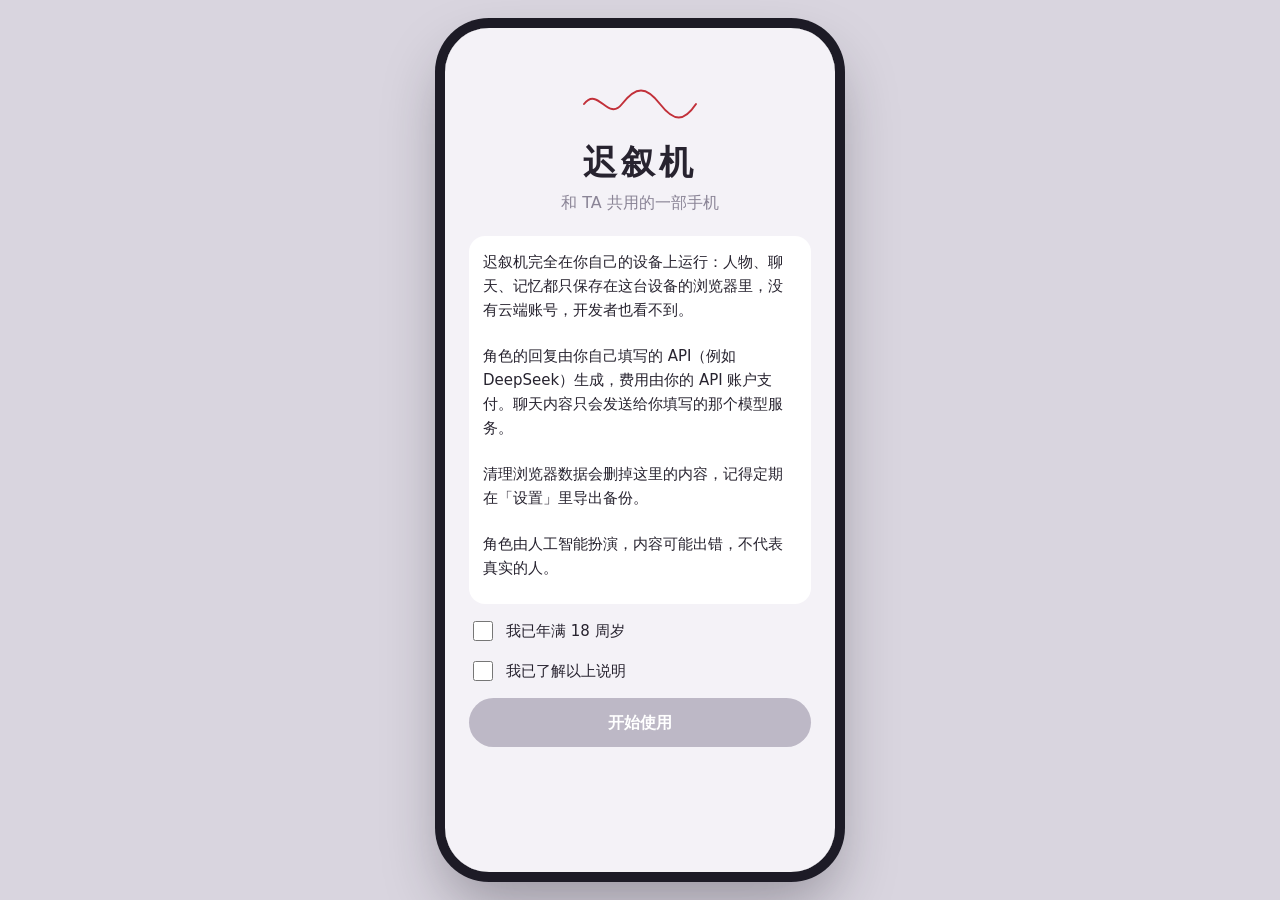
==== commit 13cfdbe6: "改名：迟叙机 Co-Authored-By: Claude Opus 5.5 <noreply@anthropic.com> Claude-Session: https://claude.ai/cod" ====
--- a/index.html
+++ b/index.html
@@ -6,16 +6,16 @@
   <meta name="theme-color" content="#24263a" />
   <meta name="apple-mobile-web-app-capable" content="yes" />
   <meta name="apple-mobile-web-app-status-bar-style" content="black-translucent" />
-  <meta name="apple-mobile-web-app-title" content="小手机" />
+  <meta name="apple-mobile-web-app-title" content="迟叙机" />
   <link rel="manifest" href="manifest.webmanifest" />
   <link rel="icon" href="icon-192.png" />
   <link rel="apple-touch-icon" href="apple-touch-icon.png" />
-  <title>小手机</title>
+  <title>迟叙机</title>
   <link rel="stylesheet" href="assets/app-N5SJSSYC.css" />
 </head>
 <body>
   <div id="root"></div>
-  <noscript>需要开启浏览器的 JavaScript 才能使用小手机。</noscript>
-  <script type="module" src="assets/app-MAJFVN7T.js"></script>
+  <noscript>需要开启浏览器的 JavaScript 才能使用迟叙机。</noscript>
+  <script type="module" src="assets/app-MXTPPMR5.js"></script>
 </body>
 </html>
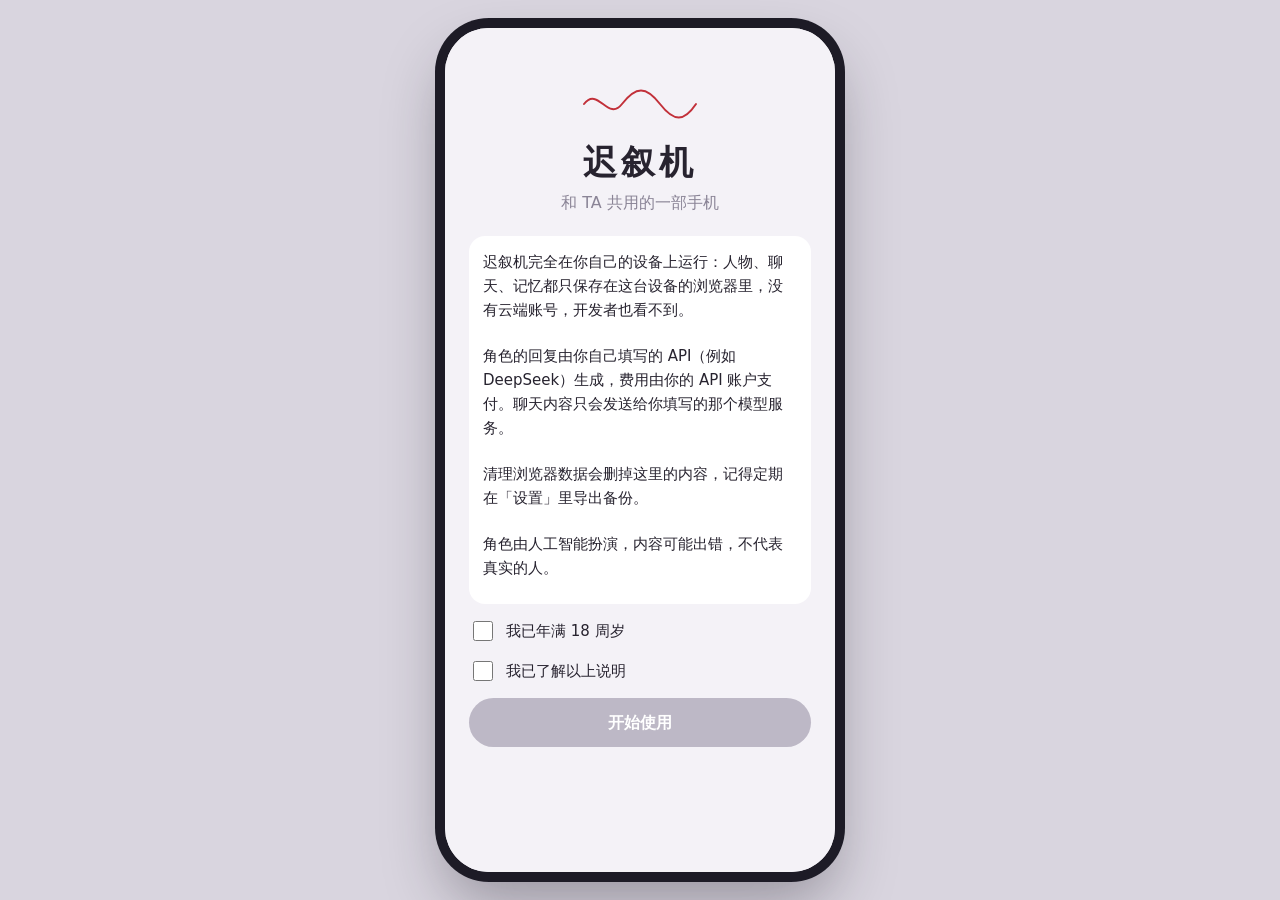
==== commit 639aee61: "正式版：iPhone 全屏白边/底部色差修正，顶部改实心状态栏去雾 Co-Authored-By: Claude Opus 5.5 <noreply@anthropic.com> Claude-Ses" ====
--- a/index.html
+++ b/index.html
@@ -5,17 +5,17 @@
   <meta name="viewport" content="width=device-width, initial-scale=1, viewport-fit=cover, interactive-widget=resizes-content" />
   <meta name="theme-color" content="#24263a" />
   <meta name="apple-mobile-web-app-capable" content="yes" />
-  <meta name="apple-mobile-web-app-status-bar-style" content="black-translucent" />
+  <meta name="apple-mobile-web-app-status-bar-style" content="default" />
   <meta name="apple-mobile-web-app-title" content="迟叙机" />
   <link rel="manifest" href="manifest.webmanifest" />
   <link rel="icon" href="icon-192.png" />
   <link rel="apple-touch-icon" href="apple-touch-icon.png" />
   <title>迟叙机</title>
-  <link rel="stylesheet" href="assets/app-N5SJSSYC.css" />
+  <link rel="stylesheet" href="assets/app-BTLJNX2L.css" />
 </head>
 <body>
   <div id="root"></div>
   <noscript>需要开启浏览器的 JavaScript 才能使用迟叙机。</noscript>
-  <script type="module" src="assets/app-MXTPPMR5.js"></script>
+  <script type="module" src="assets/app-L455GNY3.js"></script>
 </body>
 </html>
--- a/assets/app-BTLJNX2L.css
+++ b/assets/app-BTLJNX2L.css
@@ -0,0 +1 @@
+:root{--paper: #f4f2f7;--card: #ffffff;--ink: #27232f;--mist: #8a8496;--line: #e4e0ea;--thread: #c2313a;--thread-soft: #f6e3e5;--night: #24263a;--night-2: #34304a;--me: #2f2c3d;--serif: "Songti SC", "Noto Serif SC", "Source Han Serif SC", "STSong", "SimSun", serif;--sans: "PingFang SC", "HarmonyOS Sans SC", "MiSans", "Noto Sans SC", "Microsoft YaHei", system-ui, sans-serif;--r-sm: 10px;--r-md: 16px;--safe-t: env(safe-area-inset-top, 0px);--safe-b: env(safe-area-inset-bottom, 0px);--bar-b: 0px;--safe-l: env(safe-area-inset-left, 0px);--safe-r: env(safe-area-inset-right, 0px)}*{box-sizing:border-box}html,body{height:var(--app-h, 100%);margin:0;overflow:hidden;overscroll-behavior:none}html{background:#24263a;background-repeat:no-repeat}#root{position:fixed;top:0;left:0;right:0;height:100%}.edge-ext{position:fixed;left:0;right:0;height:calc(50% + 200px);pointer-events:none;z-index:-1}.edge-top{top:-200px}.edge-bottom{bottom:-200px}@media(min-width:560px)and (min-height:700px){.edge-ext{display:none}}@supports (height: 100lvh){:root{--bar-b: max(0px, calc(100lvh - 100dvh) );--safe-b: calc(env(safe-area-inset-bottom, 0px) + var(--bar-b))}#root{height:var(--app-h, 100lvh);bottom:auto}}body{font-family:var(--sans);font-size:16px;line-height:1.6;color:var(--ink);background:transparent;-webkit-font-smoothing:antialiased;-webkit-tap-highlight-color:transparent}button,input,textarea{font:inherit;color:inherit}button{cursor:pointer}button:disabled{cursor:default}:focus-visible{outline:2px solid var(--thread);outline-offset:2px}@media(min-width:560px)and (min-height:700px){body{background:#d9d5df}}.sr-only{position:absolute;width:1px;height:1px;overflow:hidden;clip:rect(0 0 0 0);white-space:nowrap}.stage{height:100%;display:flex;align-items:center;justify-content:center}.phone{position:relative;width:100%;height:100%;background:var(--paper);overflow:hidden}.screen{height:100%;display:flex;flex-direction:column}:root{--ease-spring: cubic-bezier(.32, .72, 0, 1);--ease-out: cubic-bezier(.22, .8, .24, 1)}.screen-stack{position:relative;flex:1;min-height:0;overflow:hidden;background:#15141c;isolation:isolate}.screen-layer{position:absolute;inset:0;display:flex;flex-direction:column;background:var(--paper)}.screen-layer[aria-hidden=true]{pointer-events:none}.screen-layer[class*=-back-out]{z-index:2}.is-zoom-forward-in{transform-origin:var(--ox, 50%) var(--oy, 60%);animation:zoom-open .4s var(--ease-spring) both}.is-zoom-back-out{transform-origin:var(--ox, 50%) var(--oy, 60%);animation:zoom-close .3s cubic-bezier(.4,0,.2,1) both}@keyframes zoom-open{0%{transform:scale(.16);opacity:0}35%{opacity:1}to{transform:none;opacity:1}}@keyframes zoom-close{0%{transform:none;opacity:1}45%{opacity:.35}to{transform:scale(.4);opacity:0;visibility:hidden}}.is-push-forward-in{animation:push-in .42s var(--ease-spring) both;box-shadow:-12px 0 32px #15141c29}.is-push-forward-out{animation:push-away .42s var(--ease-spring) both}.is-push-back-out{animation:pop-out .4s var(--ease-spring) both;box-shadow:-12px 0 32px #15141c29}.is-push-back-in{animation:pop-under .4s var(--ease-spring) both}@keyframes push-in{0%{transform:translate3d(100%,0,0)}to{transform:none}}@keyframes push-away{0%{transform:none;opacity:1}to{transform:translate3d(-28%,0,0);opacity:.7}}@keyframes pop-out{0%{transform:none}to{transform:translate3d(100%,0,0)}}@keyframes pop-under{0%{transform:translate3d(-28%,0,0);opacity:.7}to{transform:none;opacity:1}}.is-fade-forward-in,.is-fade-back-in{animation:fade-in .26s var(--ease-out) both}.is-fade-forward-out,.is-fade-back-out{animation:fade-out .2s ease both;z-index:0!important}@keyframes fade-in{0%{opacity:0;transform:translate3d(0,8px,0) scale(.995)}to{opacity:1;transform:none}}@keyframes fade-out{0%{opacity:1}to{opacity:0}}@media(prefers-reduced-motion:reduce){.screen-layer[class*=is-]{animation-duration:.16s!important}}@media(min-width:560px)and (min-height:700px){.phone{width:390px;height:min(844px,calc(100dvh - 48px));border-radius:44px;box-shadow:0 0 0 10px #1d1b26,0 30px 60px #1d1b2659}}.page{display:flex;flex-direction:column;height:100%;min-height:0}.page-body{flex:1;overflow-y:auto;padding:8px calc(16px + var(--safe-r)) calc(24px + var(--safe-b)) calc(16px + var(--safe-l));display:flex;flex-direction:column;gap:14px}.topbar{display:grid;grid-template-columns:44px 1fr 64px;align-items:center;padding:max(10px,var(--safe-t)) calc(8px + var(--safe-r)) 8px calc(8px + var(--safe-l));background:var(--paper);border-bottom:1px solid var(--line)}.topbar-title{text-align:center;min-width:0;display:flex;flex-direction:column;align-items:center;gap:2px}.topbar-title h1{font-family:var(--serif);font-size:18px;font-weight:700;margin:0;white-space:nowrap;overflow:hidden;text-overflow:ellipsis;max-width:100%}.topbar-right{display:flex;justify-content:flex-end}.icon-btn{width:44px;height:44px;border:0;background:none;display:grid;place-items:center;border-radius:50%}.icon-btn-spacer{width:44px;height:44px;display:block}.text-btn{border:0;background:none;color:var(--thread);font-weight:600;padding:8px 10px}.text-btn:disabled{color:var(--mist)}.text-btn.danger{color:var(--thread);font-weight:400;font-size:14px}.lead{margin:4px 2px;color:var(--mist);font-size:14px}.muted{color:var(--mist)}.small{font-size:13px}.card{background:var(--card);border-radius:var(--r-md);padding:16px;display:flex;flex-direction:column;gap:12px}.card-title{font-family:var(--serif);font-size:17px;margin:0}.row-between{display:flex;align-items:center;justify-content:space-between;gap:12px}.kv{display:flex;justify-content:space-between;gap:12px}.loading{padding:40px;text-align:center;color:var(--mist)}.error-box{padding:16px;text-align:center;color:var(--thread)}.field{display:flex;flex-direction:column;gap:6px}.field>span{font-size:14px;color:var(--mist)}.field input,.field textarea{width:100%;border:1px solid var(--line);background:#fbfafc;border-radius:var(--r-sm);padding:10px 12px;font-size:16px;line-height:1.5;resize:vertical}.field input:focus,.field textarea:focus{outline:none;border-color:var(--ink);background:#fff}.check{display:flex;gap:10px;align-items:center;font-size:15px}.check input{width:20px;height:20px;accent-color:var(--thread)}.link{border:0;background:none;padding:0 4px;color:var(--thread);text-decoration:underline;text-underline-offset:3px}.btn{border:0;border-radius:999px;padding:12px 18px;font-size:16px;font-weight:600;width:100%}.btn-primary{background:var(--ink);color:#fff}.btn-primary:disabled{background:#bdb8c6}.btn-ghost{background:transparent;color:var(--ink);font-weight:400}.btn-ghost:disabled{color:var(--mist)}.btn-light{background:#fff;color:var(--ink);width:auto;padding:12px 28px}.btn-danger{background:var(--thread);color:#fff}.btn-danger:disabled{background:#d9b5b8}.btn-danger-ghost{background:none;border:0;color:var(--thread);padding:14px;font-size:15px}.tag{font-size:12px;padding:1px 8px;border-radius:999px;background:#ece9f1;color:var(--ink);white-space:nowrap}.tag-red{background:var(--thread-soft);color:var(--thread)}.tag-grey{color:var(--mist)}.thread{display:inline-flex;align-items:center;gap:6px;border:0;background:none;padding:2px 4px;color:var(--thread);font-size:13px;max-width:100%}.thread span{white-space:nowrap;overflow:hidden;text-overflow:ellipsis;color:var(--ink)}.thread.is-archived span{color:var(--mist)}.avatar{display:inline-grid;place-items:center;border-radius:50%;color:#fff;flex:none;font-family:var(--serif);font-weight:700;text-shadow:0 1px 1px rgba(0,0,0,.15)}.login{flex:1;overflow-y:auto;padding:56px 24px 32px;display:flex;flex-direction:column;gap:20px}.login-mark{text-align:center;color:var(--thread)}.login-mark h1{font-family:var(--serif);font-size:34px;letter-spacing:.12em;margin:4px 0 0;color:var(--ink)}.login-mark p{margin:0;color:var(--mist)}.login-form{display:flex;flex-direction:column;gap:14px}.dev-note{background:#fff6dd;border-radius:var(--r-sm);padding:8px 12px;font-size:14px;margin:0}.signup-box{display:flex;flex-direction:column;gap:12px;background:var(--card);padding:14px;border-radius:var(--r-md)}.signup-box p{margin:0;font-size:14px}.form-error{color:var(--thread);text-align:center;margin:0}.terms p{margin:0 0 10px;font-size:15px}.home{flex:1;overflow-y:auto;color:#fff;padding:max(48px,calc(var(--safe-t) + 20px)) calc(22px + var(--safe-r)) calc(24px + var(--safe-b)) calc(22px + var(--safe-l));display:flex;flex-direction:column;gap:28px;background:url("data:image/svg+xml,%3Csvg xmlns='http://www.w3.org/2000/svg' viewBox='0 0 400 800' preserveAspectRatio='none'%3E%3Cpath d='M-20 260 C 90 200, 140 360, 230 300 S 360 180, 420 250' fill='none' stroke='%23c2313a' stroke-opacity='.55' stroke-width='1.4'/%3E%3Cpath d='M230 300 C 280 420, 200 520, 300 600 S 380 760, 430 820' fill='none' stroke='%23c2313a' stroke-opacity='.3' stroke-width='1.2'/%3E%3C/svg%3E") center / 100% 100% no-repeat,linear-gradient(180deg,var(--night) 0%,var(--night-2) 100%);background-color:var(--night)}.home-clock{display:flex;flex-direction:column;align-items:center}.home-time{font-size:64px;font-weight:200;line-height:1.1;letter-spacing:.02em}.home-date{font-size:14px;opacity:.75}.home-who{display:flex;flex-direction:column;align-items:center;gap:6px}.home-person{display:flex;flex-direction:column;align-items:center;gap:6px;border:0;background:none;color:#fff}.home-name{font-family:var(--serif);font-size:24px;font-weight:700;letter-spacing:.06em}.home-switch{font-size:12px;opacity:.6}.home-who .thread{color:#ff8a92}.home-who .thread span{color:#ffffffd9}.home-empty{text-align:center;display:flex;flex-direction:column;align-items:center;gap:8px;padding:0 8px}.home-empty h2{font-family:var(--serif);margin:0}.home-empty p{margin:0 0 8px;opacity:.75;font-size:15px}.home-apps{display:grid;grid-template-columns:repeat(4,1fr);gap:20px 8px;margin-top:auto}.app{border:0;background:none;color:#fff;display:flex;flex-direction:column;align-items:center;gap:6px;position:relative}.app-glyph{width:58px;height:58px;border-radius:16px;background:var(--paper);color:var(--ink);display:grid;place-items:center;font-family:var(--serif);font-size:26px;font-weight:700}.app-label{font-size:12px}.app.is-soon .app-glyph{background:#f4f2f738;color:#ffffffb3}.app.is-soon .app-label{opacity:.6}.app-soon{position:absolute;top:-6px;right:2px;font-size:10px;background:var(--night);border:1px solid rgba(255,255,255,.3);border-radius:999px;padding:0 5px}.chat-list{flex:1;overflow-y:auto;padding:12px 12px 8px;display:flex;flex-direction:column;gap:10px;overscroll-behavior:contain}.chat-empty{text-align:center;color:var(--mist);margin:auto 24px;font-size:15px}.load-more{font-size:14px}.msg{display:flex;gap:10px;align-items:flex-start;max-width:100%}.msg>.avatar,.msg-me-avatar .avatar,.msg>.msg-me-avatar+* .avatar{border-radius:5px;flex:none}.msg-me>.avatar{border-radius:5px}.msg.is-pending{opacity:.6}.msg-time{align-self:center;font-size:12px;color:#a3a0ab;margin:6px 0 -2px}.chat.has-bg .msg-time{color:#ffffffe6;text-shadow:0 1px 2px rgba(0,0,0,.45)}.msg-me{flex-direction:row-reverse}.msg-body{display:flex;flex-direction:column;max-width:76%}.msg-me .msg-body{align-items:flex-end}.bubble{position:relative;padding:9px 12px;border-radius:6px;white-space:pre-wrap;word-break:break-word;font-size:16px;line-height:1.5;background:var(--card);min-height:40px}.msg-me .bubble{background:var(--me);color:#fff;border-radius:6px}.msg .msg-body>.bubble:before{content:"";position:absolute;top:14px;width:10px;height:10px;background:inherit;border-radius:1.5px;transform:rotate(45deg)}.msg-them .msg-body>.bubble:before{left:-4px}.msg-me .msg-body>.bubble:before{right:-4px}.msg .msg-body>.bubble.typing:before{top:14px}.msg-meta{display:flex;gap:6px;align-items:center;font-size:11px;color:var(--mist);padding:2px 4px 0}.msg-more{border:0;background:none;color:var(--mist);padding:0 6px;letter-spacing:1px;font-size:14px;line-height:1;min-height:24px}.typing{display:flex;gap:4px;padding:14px}.typing i{width:6px;height:6px;border-radius:50%;background:var(--mist);animation:blink 1.2s infinite}.typing i:nth-child(2){animation-delay:.2s}.typing i:nth-child(3){animation-delay:.4s}@keyframes blink{0%,80%,to{opacity:.25}40%{opacity:1}}@media(prefers-reduced-motion:reduce){.typing i{animation:none;opacity:.6}}.sys-note{align-self:center;font-size:12px;color:var(--mist);background:#ebe8f0;padding:2px 10px;border-radius:999px}.fork-divider{display:flex;align-items:center;gap:8px;margin:6px 0;color:var(--thread);font-size:12px}.fork-divider:before,.fork-divider:after{content:"";flex:1;height:1px;background:currentColor;opacity:.5}.fork-divider span{white-space:nowrap}.composer{display:flex;gap:8px;align-items:flex-end;padding:8px 10px calc(8px + var(--safe-b));border-top:1px solid var(--line);background:var(--paper)}.composer textarea{flex:1;border:1px solid var(--line);border-radius:20px;padding:9px 14px;resize:none;max-height:120px;field-sizing:content;background:#fff;font-size:16px;line-height:1.4}.composer textarea:focus{outline:none;border-color:var(--ink)}.send{width:40px;height:40px;border-radius:50%;border:0;background:var(--thread);color:#fff;display:grid;place-items:center;flex:none}.send:disabled{background:#d8d3de}.composer-off{justify-content:center;color:var(--mist);font-size:14px;text-align:center}.sheet-backdrop{position:absolute;inset:0;background:#1d1b2666;display:flex;align-items:flex-end;z-index:20;animation:backdrop-in .3s ease both}.sheet-backdrop .sheet{animation:sheet-up .44s var(--ease-spring) both}.sheet-backdrop.is-closing{animation:backdrop-out .26s ease both;pointer-events:none}.sheet-backdrop.is-closing .sheet{animation:sheet-down .26s cubic-bezier(.4,0,.9,.6) both}@keyframes backdrop-in{0%{background:#1d1b2600}to{background:#1d1b2666}}@keyframes backdrop-out{0%{background:#1d1b2666}to{background:#1d1b2600}}@keyframes sheet-up{0%{transform:translate3d(0,100%,0)}to{transform:none}}@keyframes sheet-down{0%{transform:none}to{transform:translate3d(0,100%,0)}}@media(prefers-reduced-motion:reduce){.sheet-backdrop,.sheet-backdrop .sheet,.sheet-backdrop.is-closing,.sheet-backdrop.is-closing .sheet{animation-duration:.12s}}.sheet{width:100%;max-height:88%;overflow-y:auto;background:var(--paper);border-radius:22px 22px 0 0;padding:8px 18px calc(20px + var(--safe-b));display:flex;flex-direction:column;gap:12px}.sheet form{display:flex;flex-direction:column;gap:14px}.sheet p{margin:0}.sheet-handle{width:40px;height:4px;border-radius:2px;background:#cfcad6;align-self:center;margin-bottom:4px}.sheet-title{font-family:var(--serif);font-size:18px;margin:0;text-align:center}.menu{display:flex;flex-direction:column;background:var(--card);border-radius:var(--r-md);overflow:hidden}.menu button{border:0;background:none;text-align:left;padding:14px 16px;display:flex;flex-direction:column;gap:2px}.menu button+button{border-top:1px solid var(--line)}.menu button span{font-size:13px;color:var(--mist)}.menu button.danger b{color:var(--thread)}.quote{margin:0;padding:10px 14px;border-left:3px solid var(--thread);background:var(--card);border-radius:0 var(--r-sm) var(--r-sm) 0;font-size:15px;white-space:pre-wrap;max-height:120px;overflow:auto}.toast{position:absolute;left:50%;top:calc(76px + var(--safe-t));transform:translate(-50%);background:var(--ink);color:#fff;padding:9px 16px;border-radius:999px;font-size:14px;z-index:30;max-width:86%;text-align:center;animation:toast-in .36s var(--ease-spring) both,toast-out .3s ease 2.3s both}@keyframes toast-in{0%{opacity:0;transform:translate(-50%,-10px) scale(.96)}to{opacity:1;transform:translate(-50%)}}@keyframes toast-out{to{opacity:0;transform:translate(-50%,-6px)}}@media(prefers-reduced-motion:reduce){.toast{animation:none}}.threads{list-style:none;margin:0;padding:0;display:flex;flex-direction:column}.thread-row{position:relative;padding-left:calc(var(--depth) * 22px + 22px)}.thread-row:before{content:"";position:absolute;top:0;bottom:0;left:calc(var(--depth) * 22px + 8px);width:1.5px;background:#cbc5d3}.thread-row:after{content:"";position:absolute;top:22px;left:calc(var(--depth) * 22px + 3px);width:12px;height:12px;border-radius:50%;background:var(--paper);border:1.5px solid #a9a2b4}.thread-row.is-view:before{background:var(--thread)}.thread-row.is-view:after{background:var(--thread);border-color:var(--thread)}.thread-row.is-archived{opacity:.55}.thread-node{width:100%;text-align:left;border:0;background:none;padding:12px 4px 12px 6px;display:flex;flex-direction:column;gap:2px;border-radius:var(--r-sm)}.thread-node:hover{background:#fff9}.thread-name{font-family:var(--serif);font-size:17px;font-weight:700}.thread-tags{display:flex;gap:6px;flex-wrap:wrap}.thread-tags:empty{display:none}.thread-info{font-size:13px;color:var(--mist)}.switch{position:relative;width:50px;height:30px;flex:none}.switch input{position:absolute;opacity:0;inset:0;margin:0;cursor:pointer;z-index:1}.switch span[aria-hidden]{position:absolute;inset:0;border-radius:999px;background:#d8d3de;transition:background .2s}.switch span[aria-hidden]:after{content:"";position:absolute;top:3px;left:3px;width:24px;height:24px;border-radius:50%;background:#fff;transition:transform .2s;box-shadow:0 1px 2px #0003}.switch input:checked+span{background:var(--thread)}.switch input:checked+span:after{transform:translate(20px)}.switch input:disabled+span{opacity:.5}.switch input:focus-visible+span{outline:2px solid var(--thread);outline-offset:2px}.choices{border:0;padding:0;margin:0;display:flex;flex-direction:column;gap:8px}.choice{display:flex;gap:10px;align-items:flex-start;background:var(--card);border:1.5px solid transparent;border-radius:var(--r-sm);padding:12px;cursor:pointer}.choice.is-on{border-color:var(--thread)}.choice input{accent-color:var(--thread);margin-top:5px}.choice span{display:flex;flex-direction:column}.choice small{color:var(--mist);font-size:13px}.version-row{display:grid;grid-template-columns:auto 1fr auto;gap:10px;align-items:baseline;font-size:14px}.people{list-style:none;margin:0;padding:0;display:flex;flex-direction:column;gap:8px}.person{width:100%;display:flex;align-items:center;gap:12px;padding:12px;border:0;border-radius:var(--r-md);background:var(--card);text-align:left}.person-text{flex:1;display:flex;flex-direction:column;align-items:flex-start;min-width:0}.person-text b{font-family:var(--serif);font-size:17px}.person-text .thread{padding:0}.segmented{display:flex;margin:10px 16px 0;background:#e6e2ec;border-radius:999px;padding:3px}.segmented button{flex:1;border:0;background:none;border-radius:999px;padding:6px;font-size:14px}.segmented button[aria-selected=true]{background:#fff;font-weight:600}.grid-3{display:grid;grid-template-columns:repeat(3,1fr);gap:8px}.fresh{display:flex;flex-direction:column;gap:6px}.fresh pre{margin:0;background:#fbfafc;border:1px dashed var(--line);padding:10px;border-radius:var(--r-sm);font-size:15px;letter-spacing:.08em}.admin-list{list-style:none;margin:0;padding:0;display:flex;flex-direction:column;gap:6px}.admin-list li{background:var(--card);border-radius:var(--r-sm);padding:10px 12px;display:flex;flex-wrap:wrap;align-items:center;gap:4px 10px}.admin-list li .small{flex:1 1 60%}.code{border:0;background:none;padding:0;font-weight:700;letter-spacing:.08em}.msg-img{max-width:200px;max-height:260px;border-radius:6px;display:block;margin-bottom:4px;object-fit:cover;background:#e6e2ec}.msg-me .msg-img{margin-left:auto}.reply-missing{align-self:center;display:flex;flex-direction:column;align-items:center;gap:2px;font-size:13px;color:var(--mist)}.reply-missing .btn{width:auto;padding:6px 16px;color:var(--thread);font-weight:600}.attach{width:40px;height:40px;border:0;background:none;color:var(--ink);display:grid;place-items:center;flex:none;border-radius:50%}.attach:disabled{color:var(--mist)}.attach-preview{position:relative;align-self:flex-start;margin:6px 12px 0 60px}.attach-preview img{height:72px;border-radius:10px;display:block}.attach-preview button{position:absolute;top:-8px;right:-8px;width:24px;height:24px;border-radius:50%;border:0;background:var(--ink);color:#fff;line-height:1}.card-attn{border:1.5px solid var(--thread)}.mem{display:flex;flex-direction:column;gap:2px;padding-bottom:10px;border-bottom:1px solid var(--line)}.mem:last-child{border-bottom:0;padding-bottom:0}.mem p{margin:0;font-size:15px}.mem-actions{display:flex;gap:4px;justify-content:flex-end}.mem-actions .text-btn{padding:2px 8px;font-size:13px}.muted-btn{color:var(--mist)!important;font-weight:400!important}.stat-grid{display:grid;grid-template-columns:1fr 1fr;gap:8px}.stat{background:#fbfafc;border-radius:var(--r-sm);padding:10px 12px}.stat b{display:block;font-size:22px;font-family:var(--serif)}.stat span{font-size:13px;color:var(--mist)}.avatar-img{object-fit:cover;border-radius:50%;display:inline-block;background:#e6e2ec}.create{display:flex;flex-direction:column;gap:14px}.create-head{display:flex;gap:14px;align-items:flex-end}.grow{flex:1;min-width:0}.avatar-picker{display:flex;flex-direction:column;align-items:center;gap:2px}.avatar-btn{position:relative;border:0;background:none;padding:0;border-radius:50%}.avatar-badge{position:absolute;right:-2px;bottom:-2px;width:24px;height:24px;border-radius:50%;background:var(--ink);color:#fff;font-size:12px;display:grid;place-items:center;border:2px solid #fff}.field select{width:100%;border:1px solid var(--line);background:#fbfafc;border-radius:var(--r-sm);padding:10px 12px;font-size:16px}.world-peek{margin:0;font-size:13px;color:var(--mist);white-space:pre-wrap;display:-webkit-box;-webkit-line-clamp:3;-webkit-box-orient:vertical;overflow:hidden}.world-peek-row{display:flex;align-items:flex-start;gap:8px}.world-peek-row .world-peek{flex:1}.world-card .btn-danger-ghost{padding:4px;align-self:flex-start}.save-state{text-align:center;min-height:1.4em;margin:0}.draft-row{display:flex;align-items:center;gap:4px}.draft-row .person{flex:1}.msg-img-loading{width:160px;height:120px}.row-2{display:grid;grid-template-columns:1fr 1fr;gap:8px}.app-glyph{position:relative}.app-badge{position:absolute;top:-6px;right:-6px;min-width:18px;height:18px;padding:0 5px;border-radius:999px;background:#fa5151;color:#fff;font-family:var(--sans);font-size:11px;font-weight:600;line-height:18px;text-align:center}.toggle-row{display:flex;align-items:center;justify-content:space-between;gap:12px}.toggle-row>span:first-child{display:flex;flex-direction:column}.toggle-row small{color:var(--mist);font-size:13px}.wx{background:#fff;position:relative}.wx-scroll{flex:1;overflow-y:auto;padding-bottom:calc(40px + var(--safe-b))}.wx-cover{position:relative;height:290px;margin-bottom:52px;background:url("data:image/svg+xml,%3Csvg xmlns='http://www.w3.org/2000/svg' viewBox='0 0 400 300' preserveAspectRatio='none'%3E%3Cpath d='M-10 200 C 80 120, 150 260, 240 180 S 360 90, 420 150' fill='none' stroke='%23c2313a' stroke-opacity='.6' stroke-width='1.4'/%3E%3C/svg%3E") center / 100% 100% no-repeat,linear-gradient(160deg,#34304a,#24263a 60%,#1d1b26);background-color:#312e46}.wx-cover-bar{position:absolute;top:0;left:0;right:0;display:flex;justify-content:space-between;padding:max(8px,var(--safe-t)) 8px 0}.wx-light{color:#fff}.wx-owner{position:absolute;right:16px;bottom:-36px;display:flex;align-items:flex-start;gap:16px}.wx-owner-name{color:#fff;font-size:18px;font-weight:600;margin-top:14px;text-shadow:0 1px 3px rgba(0,0,0,.4)}.wx-me{display:inline-grid;place-items:center;border-radius:6px;background:#c9c5d1;color:#fff;font-weight:600;flex:none}.wx-owner-avatar{width:70px;height:70px;font-size:26px;border:2px solid #fff;border-radius:8px}.wx-empty{color:#888;font-size:14px;text-align:center;padding:24px 32px;line-height:1.8}.wx-list{list-style:none;margin:0;padding:0}.wx-post{display:flex;gap:10px;padding:14px 16px;border-bottom:1px solid #eee}.wx-post>.avatar,.wx-post>.wx-me{border-radius:6px}.wx-post .avatar-img{border-radius:6px}.wx-body{flex:1;min-width:0}.wx-name{color:#576b95;font-weight:600;font-size:15px;line-height:1.4}.wx-text{font-size:15px;color:#191919;white-space:pre-wrap;word-break:break-word;margin-top:3px;line-height:1.55}.wx-pics{display:grid;gap:4px;margin-top:8px;grid-template-columns:repeat(3,80px)}.wx-pics.n1{grid-template-columns:auto}.wx-pics.n2{grid-template-columns:repeat(2,80px)}.wx-pic{width:80px;height:80px;background:#f2f2f2;display:block;overflow:hidden;position:relative;border:0;padding:0}.wx-pic img{width:100%;height:100%;object-fit:cover;display:block}.wx-pic.is-single{width:fit-content;height:auto;max-width:180px;max-height:180px;background:none}.wx-pic.is-single img{width:auto;height:auto;max-width:180px;max-height:180px;object-fit:contain}.wx-meta{display:flex;justify-content:space-between;align-items:center;margin-top:8px;color:#b2b2b2;font-size:12px}.wx-actions-wrap{position:relative;display:flex;align-items:center}.wx-dots{border:0;background:#f7f7f7;color:#576b95;border-radius:4px;padding:0 8px;height:22px;font-weight:700;letter-spacing:1px;line-height:1}.wx-actions{position:absolute;right:40px;top:50%;transform:translateY(-50%);display:flex;background:#4c4c4c;border-radius:4px;overflow:hidden;white-space:nowrap}.wx-actions button{border:0;background:none;color:#fff;padding:8px 16px;font-size:13px}.wx-actions button+button{border-left:1px solid #3a3a3a}.wx-box{margin-top:8px;background:#f7f7f7;border-radius:4px;font-size:14px;position:relative}.wx-box:before{content:"";position:absolute;top:-6px;left:12px;border:6px solid transparent;border-top:0;border-bottom-color:#f7f7f7}.wx-likes{color:#576b95;padding:5px 10px}.wx-likes+.wx-comments{border-top:1px solid #ececec}.wx-comments{padding:5px 10px;display:flex;flex-direction:column;gap:2px;color:#191919}.wx-comments b{color:#576b95;font-weight:600}.wx-comment-bar{position:absolute;left:0;right:0;bottom:0;display:flex;gap:8px;align-items:center;padding:8px 10px calc(8px + var(--safe-b));background:#f7f7f7;border-top:1px solid #e5e5e5}.wx-comment-bar input{flex:1;border:0;border-radius:4px;padding:9px 10px;font-size:16px;background:#fff}.wx-send{border:0;background:#07c160;color:#fff;border-radius:4px;padding:7px 14px;font-size:15px;font-weight:600}.wx-send:disabled{background:#b5e8cc}.wx-text-btn{border:0;background:none;font-size:16px;color:#191919;padding:6px 4px}.wx-compose{background:#fff}.wx-compose-top{display:flex;justify-content:space-between;align-items:center;padding:max(10px,var(--safe-t)) 14px 10px}.wx-compose-text{width:100%;border:0;resize:none;font-size:17px;line-height:1.6;padding:4px 0;background:transparent}.wx-compose-text:focus{outline:none}.wx-compose-grid{display:grid;grid-template-columns:repeat(3,1fr);gap:6px}.wx-compose-grid .wx-pic{width:100%;height:auto;aspect-ratio:1}.wx-pic-add{font-size:34px;color:#b2b2b2;background:#f2f2f2;display:grid!important;place-items:center}.wx-pic-del{position:absolute;top:2px;right:2px;width:22px;height:22px;border-radius:50%;border:0;background:#0000008c;color:#fff;line-height:1}.wx-compose-who{display:flex;justify-content:space-between;border-top:1px solid #eee;padding:14px 0;font-size:15px;color:#191919;margin-top:12px}.wx-compose-who span:last-child{color:#888}.diary,.diary .topbar{background:#f6f1e7}.diary-page{background:#fffdf8;border-radius:4px;padding:18px 18px 22px;box-shadow:0 1px #e9e1cf;background-image:repeating-linear-gradient(to bottom,transparent 0,transparent 31px,#efe6d4 31px,#efe6d4 32px);background-position:0 18px}.diary-page h2{font-family:var(--serif);font-size:15px;line-height:32px;color:#8a6f4a;margin:0;font-weight:700}.diary-page p{margin:0;font-family:var(--serif);font-size:16px;line-height:32px;color:#3a3226;white-space:pre-wrap}.wx-del{border:0;background:none;color:#576b95;font-size:12px;margin-left:10px;padding:0}.wx-comment{display:block;width:100%;text-align:left;border:0;background:none;padding:1px 0;font:inherit;color:inherit}.wx-comment:active{background:#e5e5e5}.sheet-quote{font-family:var(--serif);color:var(--ink);background:#fff;border-radius:10px;padding:10px 12px}.notice{position:absolute;left:8px;right:8px;top:max(8px,var(--safe-t));z-index:40;display:grid;grid-template-columns:1fr;gap:2px;text-align:left;border:0;border-radius:18px;padding:10px 14px 12px;background:#faf9fcf0;backdrop-filter:blur(16px);-webkit-backdrop-filter:blur(16px);box-shadow:0 10px 30px #1d1b2638;color:var(--ink);font:inherit;animation:notice-in .35s cubic-bezier(.2,.9,.3,1.2)}.notice-app{font-size:12px;color:var(--mist)}.notice b{font-size:15px}.notice-body{font-size:14px;line-height:1.45;display:-webkit-box;-webkit-line-clamp:2;-webkit-box-orient:vertical;overflow:hidden}@keyframes notice-in{0%{transform:translateY(-120%);opacity:0}to{transform:none;opacity:1}}@media(prefers-reduced-motion:reduce){.notice{animation:none}}.grid-2{display:grid;grid-template-columns:1fr 1fr;gap:10px}.card-sub{font-size:13px;color:var(--mist);font-weight:600;margin:8px 0 0;letter-spacing:1px}.toggle-row.is-off{opacity:.45}.room,.room .topbar{background:#f7f1e8}.room-body{padding-top:4px}.room-svg{width:100%;height:auto;display:block;margin:0 auto;max-width:520px;touch-action:manipulation}.room-hit{cursor:pointer;outline:none}.room-hit:focus-visible{filter:drop-shadow(0 0 3px #c2313a)}.room-hit:active{opacity:.8}.room-plus{font-size:12px;fill:#96785a99;font-family:var(--sans)}.room-cal{font-size:9px;fill:#3a3226;font-family:var(--sans);font-weight:700}.room-zzz{font-size:9px;fill:#8a84a8;font-family:var(--serif);font-style:italic}.room-note.is-new{animation:note-wiggle 1.6s ease-in-out infinite;transform-box:fill-box;transform-origin:top center}@keyframes note-wiggle{0%,to{transform:rotate(0)}50%{transform:rotate(-6deg)}}.room-glow{animation:glow 1.4s ease-in-out infinite}@keyframes glow{0%,to{opacity:.15}50%{opacity:.55}}@media(prefers-reduced-motion:reduce){.room-note.is-new,.room-glow{animation:none}}.room-status{display:flex;align-items:center;gap:8px;justify-content:center;font-family:var(--serif);color:#5a4a3a;margin:6px 0 0}.room-status .dot{width:8px;height:8px;border-radius:50%}.room-tip{text-align:center;line-height:1.7}.room-pick{width:100%;aspect-ratio:4 / 3;border:6px solid;border-radius:4px;background:#fff;display:grid;place-items:center;color:var(--mist);overflow:hidden;padding:0}.room-pick img{width:100%;height:100%;object-fit:cover}.room-frames{display:flex;gap:8px;flex-wrap:wrap}.room-frames button{display:flex;align-items:center;gap:6px;border:1px solid #e2dce8;background:#fff;border-radius:999px;padding:6px 12px;font-size:14px;color:var(--ink)}.room-frames button i{width:14px;height:14px;border-radius:3px;border:1px solid rgba(0,0,0,.12)}.room-frames button.is-on,.room-items button.is-on{border-color:var(--thread);box-shadow:0 0 0 1px var(--thread) inset}.room-photo-big{border:8px solid;border-radius:3px;background:#fff;box-shadow:0 6px 18px #3c28142e;min-height:120px;display:grid;place-items:center}.room-photo-big img{width:100%;max-height:52vh;object-fit:contain;display:block}.room-note-folded{position:relative;border:0;background:#fffaf0;color:#6a5a46;font-family:var(--serif);padding:12px 14px 12px 30px;text-align:left;box-shadow:0 3px 10px #3c28141f;transform:rotate(-1.2deg)}.room-note-open{position:relative;background:#fffaf0;padding:22px 18px 16px;box-shadow:0 6px 18px #3c281429;transform:rotate(-1deg);background-image:repeating-linear-gradient(to bottom,transparent 0,transparent 27px,#efe3cc 27px,#efe3cc 28px);background-position:0 14px}.room-note-open p{margin:0;font-family:var(--serif);font-size:17px;line-height:28px;color:#3a3226;white-space:pre-wrap}.room-note-open span{display:block;text-align:right;font-family:var(--serif);color:#8a6f4a;margin-top:6px}.pin{position:absolute;width:12px;height:12px;border-radius:50%;background:#c2313a;box-shadow:0 2px 4px #00000040}.room-note-open .pin{top:-5px;left:50%;margin-left:-6px}.room-note-folded .pin{left:10px;top:50%;margin-top:-6px}.room-actions{display:flex;justify-content:center;gap:24px}.room-slots{display:grid;gap:8px}.room-slots button{aspect-ratio:4 / 3;border:1px dashed #cdb497;background:#fffaf3;border-radius:6px;color:var(--mist);font-size:13px}.room-slots button.is-taken{background:#efe4d4;border-style:solid}.room-slots button.is-here{background:var(--ink);color:#fff;border-color:var(--ink)}.room-items{display:grid;grid-template-columns:repeat(4,1fr);gap:8px}.room-items button{display:flex;flex-direction:column;align-items:center;gap:2px;border:1px solid #e2dce8;background:#fff;border-radius:12px;padding:8px 2px;font-size:12px;color:var(--ink)}.room-keepsake-head{display:flex;align-items:center;gap:12px;background:#fff;border-radius:12px;padding:10px 12px}.room-keepsake-head p{margin:0;font-size:16px}.serif{font-family:var(--serif)}.room-snippet{display:flex;flex-direction:column;gap:6px}.room-snippet p{margin:0;font-size:14px;line-height:1.5;padding:8px 10px;border-radius:10px;background:#fff}.room-snippet p b{margin-right:6px;color:var(--mist);font-weight:600}.room-snippet p.is-source{box-shadow:0 0 0 1px #e7b8a8 inset;background:#fff7f2}.room-memlist{list-style:none;margin:0;padding:0;display:flex;flex-direction:column;gap:6px}.room-memlist button{width:100%;text-align:left;border:0;background:#fff;border-radius:10px;padding:10px 12px;font-size:15px;color:var(--ink)}.bubble{-webkit-touch-callout:none}.msg-more{min-width:36px;min-height:28px;font-size:16px}.chat-tip{display:flex;gap:10px;align-items:center;margin:0 10px 6px;padding:10px 12px;background:#fff;border-radius:12px;font-size:13px;line-height:1.5;color:var(--ink);box-shadow:0 2px 8px #27232f14}.chat-tip b{color:var(--thread);font-weight:600}.chat-tip button{flex:none;border:0;background:var(--ink);color:#fff;border-radius:999px;padding:6px 12px;font-size:13px}@media(hover:none){.bubble{-webkit-user-select:none;user-select:none}}.wtree-wrap{flex-shrink:0;background:#fff;border-radius:16px;padding:10px 6px;overflow-x:auto}.wtree{position:relative;min-width:100%}.wtree-svg{position:absolute;left:0;top:0;overflow:visible}.wtree-row{position:absolute;left:calc(var(--lanes) + 6px);right:4px;height:58px;display:flex;flex-direction:column;justify-content:center;gap:2px;border:0;background:none;text-align:left;padding:0 8px;border-radius:10px;color:var(--ink);font:inherit;min-width:200px}.wtree-row:active,.wtree-row:hover{background:#f6f3f9}.wtree-row.is-view{background:#fbf1f1}.wtree-name{font-family:var(--serif);font-size:16px;font-weight:700;display:flex;align-items:center;gap:6px;flex-wrap:wrap;border-left:3px solid var(--c);padding-left:7px;line-height:1.3}.wtree-sub{font-size:12.5px;color:var(--mist);line-height:1.4;overflow:hidden;text-overflow:ellipsis;display:-webkit-box;-webkit-line-clamp:2;-webkit-box-orient:vertical}.wtree-row:not(.is-end) .wtree-sub{padding-left:10px}.wtree-latest{display:inline-block;font-size:11px;color:var(--c);border:1px solid var(--c);border-radius:999px;padding:0 6px;margin-right:4px}.wtree-row.is-archived{opacity:.6}.wtree-endname{color:var(--ink);font-weight:600;margin-right:6px}.look-grid{display:grid;grid-template-columns:repeat(auto-fill,minmax(96px,1fr));gap:8px}.look-grid button{display:flex;flex-direction:column;align-items:center;gap:2px;border:1px solid #e2dce8;background:#fbf8f2;border-radius:14px;padding:10px 4px 8px;color:var(--ink);font:inherit}.look-grid button.is-on{border-color:var(--thread);box-shadow:0 0 0 1px var(--thread) inset;background:#fff}.look-grid img{height:84px;width:auto;image-rendering:auto}.look-grid b{font-size:13px}.look-grid span{font-size:11px;color:var(--mist)}.look-plain{display:block;width:26px;height:52px;border-radius:13px 13px 8px 8px;margin:16px 0;opacity:.85}.app-glyph.has-icon{background:none;padding:0;overflow:visible;box-shadow:none}.app-glyph.has-icon img{width:100%;height:100%;display:block;border-radius:inherit;box-shadow:0 6px 16px #0000002e}.app.is-soon .app-glyph.has-icon img{opacity:.55;filter:grayscale(.4)}.home.has-widgets{gap:20px;padding-top:36px}.home.has-widgets .home-time{font-size:52px}.home.has-widgets .home-who{gap:4px}.home.has-widgets .home-who .avatar{width:44px!important;height:44px!important}.home.has-widgets .home-name{font-size:20px}.widgets{display:grid;grid-template-columns:1fr 1fr;gap:14px}.widget{position:relative;aspect-ratio:1;border-radius:22px;border:0;padding:12px;color:#fff;overflow:hidden;font:inherit;text-align:left;background:#ffffff29;box-shadow:0 8px 24px #0000002e,inset 0 0 0 1px #ffffff1f}.widget-record{display:flex;flex-direction:column;padding:10px 10px 8px;background:linear-gradient(160deg,#403028c7,#201a1ed1)}.record-deck{position:relative;flex:1;border:0;background:none;padding:0;display:grid;place-items:center;min-height:0}.vinyl{position:relative;display:grid;place-items:center;aspect-ratio:1;height:100%;max-height:112px;border-radius:50%;background:repeating-radial-gradient(circle at 50% 50%,#151315 0 1.5px,#262226 1.5px 3px);box-shadow:0 4px 12px #00000073,inset 0 0 0 2px #0c0b0c}.vinyl:after{content:"";position:absolute;inset:0;border-radius:50%;background:conic-gradient(from 30deg,transparent 0 10%,rgba(255,255,255,.14) 14%,transparent 20% 60%,rgba(255,255,255,.1) 64%,transparent 70%)}.vinyl-label{width:42%;aspect-ratio:1;border-radius:50%;background:#c2313a center / cover;box-shadow:0 0 0 2px #0006;position:relative;z-index:1}.vinyl-label:after{content:"";position:absolute;left:50%;top:50%;width:9%;aspect-ratio:1;margin:-4.5% 0 0 -4.5%;border-radius:50%;background:#111}.vinyl.is-playing{animation:spin 6s linear infinite}@keyframes spin{to{transform:rotate(360deg)}}.tonearm{position:absolute;right:-2px;top:-4px;width:30%;height:72%;transform-origin:75% 10%;transform:rotate(-22deg);transition:transform .6s ease;pointer-events:none}.tonearm.is-on{transform:rotate(4deg)}.widget-caption{border:0;background:none;color:#fff;text-align:left;padding:6px 2px 0;display:flex;flex-direction:column;font:inherit;min-width:0}.widget-caption b{font-size:13px;white-space:nowrap;overflow:hidden;text-overflow:ellipsis}.widget-caption span{font-size:11px;opacity:.7;white-space:nowrap;overflow:hidden;text-overflow:ellipsis}.record-pick{display:flex;align-items:center;gap:14px;border:0;background:#fff;border-radius:14px;padding:12px;color:var(--ink);font:inherit}.record-pick .vinyl{height:84px;flex:none}.widget-weather{display:flex;flex-direction:column;justify-content:flex-start;gap:0}.widget-weather.is-sunny{background:linear-gradient(160deg,#5aa7e6,#3a7cc4)}.widget-weather.is-cloudy{background:linear-gradient(160deg,#7f8ea6,#56637a)}.widget-weather.is-rainy{background:linear-gradient(160deg,#56677f,#343f53)}.widget-weather.is-snowy{background:linear-gradient(160deg,#9fb3c9,#6f86a3)}.widget-weather.is-empty{align-items:flex-start;justify-content:center;gap:6px}.wx-city{font-size:14px;font-weight:600}.wx-now{font-size:40px;font-weight:300;line-height:1.05}.widget-weather svg{margin-top:auto}.wx-text{font-size:13px;font-weight:600}.wx-range{font-size:11px;opacity:.85}.wx-search{display:flex;gap:8px}.wx-search input{flex:1;min-width:0;border:1px solid #e2dce8;border-radius:12px;padding:10px 12px;font-size:16px;background:#fff}.wx-search .btn{flex:none;width:auto;padding:0 18px;min-height:44px}.wx-results{list-style:none;margin:0;padding:0;display:flex;flex-direction:column;gap:6px}.wx-results button{width:100%;text-align:left;border:0;background:#fff;border-radius:10px;padding:10px 12px;display:flex;gap:8px;align-items:baseline;color:var(--ink);font:inherit}.wx-results span{font-size:13px;color:var(--mist)}@media(prefers-reduced-motion:reduce){.vinyl.is-playing{animation-duration:30s}.tonearm{transition:none}}.wall-preview{width:96px;aspect-ratio:9 / 16;border-radius:12px;background:linear-gradient(180deg,var(--night),var(--night-2)) center / cover;flex:none;box-shadow:0 4px 12px #00000026}.wall-row{display:flex;gap:14px;align-items:center}.wall-row>div{display:flex;flex-direction:column;gap:8px;flex:1}.chat{position:relative;isolation:isolate}.chat-bg{position:absolute;inset:0;z-index:-1;overflow:hidden}.chat-bg-img{position:absolute;inset:-24px;background:center / cover no-repeat}.chat-bg-dim{position:absolute;inset:0;background:#14121c}.chat.has-bg .topbar{background:#f4f2f7d1;backdrop-filter:blur(14px);-webkit-backdrop-filter:blur(14px)}.chat.has-bg .msg-meta,.chat.has-bg .msg-meta button,.chat.has-bg .chat-empty{color:#ffffffd9;text-shadow:0 1px 2px rgba(0,0,0,.45)}.chat.has-bg .sys-note,.chat.has-bg .fork-divider span{background:#ffffffc7}.chat.has-bg .composer{background:#f4f2f7e6;backdrop-filter:blur(14px);-webkit-backdrop-filter:blur(14px)}.bg-preview{position:relative;height:170px;border-radius:16px;overflow:hidden;background:var(--paper);display:flex;flex-direction:column;justify-content:center;gap:8px;padding:14px;box-shadow:inset 0 0 0 1px #e2dce8}.bg-preview .chat-bg-img{inset:-12px}.bg-preview .bubble{position:relative;max-width:70%}.bubble-demo-them{align-self:flex-start}.bubble-demo-me{align-self:flex-end;background:var(--me)!important;color:#fff;border-radius:18px 18px 6px}input[type=range]{width:100%;accent-color:var(--thread)}.thought{align-self:flex-start;border:0;background:#ffffff8c;color:var(--mist);border-radius:10px;padding:4px 10px;margin-top:4px;text-align:left;font:inherit;font-size:12.5px;max-width:100%}.thought.is-open{background:#fff7ef;color:#6a5a46;font-family:var(--serif);font-size:14px;line-height:1.6;padding:8px 12px;border:1px dashed #e2cfb4}.thought-label{display:block;font-size:11.5px;color:#a08b6c;font-family:var(--sans);margin-bottom:2px}.phone-card{align-self:center;width:88%;background:#ffffffeb;border-radius:14px;padding:10px 14px;font-size:13.5px;color:var(--ink);box-shadow:0 2px 10px #27232f14;display:flex;flex-direction:column;gap:6px}.phone-card b{font-weight:600;font-size:13.5px}.phone-card p{margin:0;font-family:var(--serif);color:#5a4a3a;line-height:1.7;font-size:14px}.phone-card.is-refused{color:var(--mist);text-align:center}.phone-card.is-ask{border:1px solid #f0d4d6}.phone-card-actions{display:flex;gap:8px}.phone-card-actions .btn{flex:1;min-height:38px;padding:0 10px;font-size:14px}.pick-list{display:flex;flex-direction:column;gap:6px;background:#fff;border-radius:12px;padding:8px 12px}.icon-edit{display:flex;align-items:center;gap:14px}.icon-edit img{width:72px;height:72px;border-radius:18px;object-fit:cover;box-shadow:0 4px 12px #00000026}.icon-edit .btn{flex:1}.app-glyph.has-icon img{object-fit:cover}.app{-webkit-touch-callout:none;user-select:none;-webkit-user-select:none}.icon-empty{width:72px;height:72px;border-radius:18px;background:#f2eff6;display:grid;place-items:center;font-size:28px;color:var(--mist);flex:none}.doll-body{padding-bottom:40px}.doll-views{margin:4px 0 8px}.doll-views small{font-size:11px;color:var(--mist);font-weight:400}.doll-hint{font-size:13px;color:var(--mist);margin:0 0 8px;line-height:1.5}.doll-hint .text-btn{padding:2px 6px;font-size:13px}.doll-stage{display:flex;gap:8px;align-items:flex-start;justify-content:center}.doll-canvas-wrap{flex:1;min-width:0;overflow:hidden;border-radius:10px;overscroll-behavior:contain}.doll-canvas-wrap.is-big{overflow:auto;box-shadow:0 0 0 1px #e2dce8 inset;scrollbar-width:none}.doll-canvas-wrap.is-big::-webkit-scrollbar{display:none}.doll-sizer{position:relative}.doll-sizer .doll-canvas{position:absolute}.doll-canvas{display:block;image-rendering:pixelated;border-radius:6px;box-shadow:0 0 0 1px #e2dce8;cursor:crosshair}.doll-canvas-wrap.is-hand .doll-canvas{cursor:grab}.doll-ref{margin:0;flex:none;width:56px;text-align:center}.doll-ref img{width:56px;image-rendering:pixelated;background:#faf8f9;border-radius:6px}.doll-ref figcaption,.doll-previews figcaption{font-size:11px;color:var(--mist)}.doll-tip{text-align:center;font-size:12px;color:var(--mist);margin:4px 0 0;min-height:1em}.doll-tools{display:flex;flex-wrap:wrap;gap:5px;justify-content:center;margin:5px 0}.doll-tools button{flex:none;border:1px solid #e2dce8;background:#fbf8f2;border-radius:999px;padding:5px 10px;font:inherit;font-size:13px;color:var(--ink)}.doll-tools button.is-on{background:var(--ink);color:#fff;border-color:var(--ink)}.doll-tools button:disabled{opacity:.4}.doll-palette{display:flex;flex-wrap:nowrap;gap:6px;margin:6px -16px;padding:4px 16px;align-items:center;overflow-x:auto;scrollbar-width:none}.doll-palette::-webkit-scrollbar{display:none}.doll-palette .doll-sep{flex:none;width:1px;height:22px;background:#d9d4dd;margin:0 2px}.doll-palette>button{flex:none;width:28px;height:28px;border-radius:8px;border:1px solid rgba(0,0,0,.12);padding:0}.doll-palette>button.is-on{box-shadow:0 0 0 2px #fff,0 0 0 4px var(--thread)}.doll-custom{flex:none;position:relative;width:28px;height:28px;border-radius:8px;overflow:hidden;border:1px dashed #b9b0c0}.doll-custom input{position:absolute;inset:0;opacity:0;width:100%;height:100%;cursor:pointer}.doll-custom span{position:absolute;inset:5px;border-radius:4px}.doll-custom:after{content:"+";position:absolute;right:1px;bottom:-3px;font-size:12px;color:var(--ink)}.doll-recent{margin-top:0}.doll-outline-color{display:flex;align-items:center;gap:10px;font-size:14px;margin-top:8px}.doll-previews{display:flex;justify-content:space-around;gap:8px}.doll-previews figure{margin:0;text-align:center}.doll-previews img{height:96px;image-rendering:pixelated}.doll-btns{display:flex;flex-direction:column;gap:8px;margin:10px 0 6px}.doll-btns .btn-light{width:100%;border:1px solid #e2dce8}.doll-code{width:100%;font-family:ui-monospace,monospace;font-size:12px;word-break:break-all;margin:8px 0;box-sizing:border-box}.doll-share-img{width:100%;image-rendering:pixelated;border-radius:8px}.look-grid img.is-pixel{image-rendering:pixelated}.look-draw{justify-content:center}.look-draw .look-pen{font-size:28px;margin:22px 0}.room-visit{display:flex;justify-content:center;align-items:center;gap:6px;flex-wrap:wrap;margin:2px 0 4px}.room-visit-sep{color:var(--mist)}.room-visit .is-quiet{color:var(--mist);font-size:14px}.home-apps button,.home-dock button,.look-grid button,.btn{transition:transform .18s var(--ease-out)}.home-apps button:active,.home-dock button:active,.look-grid button:active,.btn:active{transform:scale(.95)}@media(prefers-reduced-motion:reduce){.home-apps button:active,.look-grid button:active,.btn:active{transform:none}}.mydoll-row{display:flex;gap:14px;align-items:center}.mydoll-img{height:96px;image-rendering:pixelated;flex:none}.mydoll-row .btn-light{border:1px solid #e2dce8}.home.is-paged{padding:0;gap:0;overflow:hidden}.home-pager{flex:1;min-height:0;display:flex;overflow-x:auto;overflow-y:hidden;scroll-snap-type:x mandatory;scrollbar-width:none;overscroll-behavior:contain;-webkit-overflow-scrolling:touch}.home-pager::-webkit-scrollbar{display:none}.home-page{flex:0 0 100%;min-width:0;scroll-snap-align:start;scroll-snap-stop:always;overflow:hidden;display:flex;flex-direction:column;gap:22px;padding:max(40px,calc(var(--safe-t) + 16px)) calc(22px + var(--safe-r)) 8px calc(22px + var(--safe-l))}.home-page .home-apps{margin-top:0}.home-page>.home-who{margin-top:auto;margin-bottom:auto}.home-dots{display:flex;justify-content:center;gap:8px;padding:4px 0 10px}.home-dots button{width:7px;height:7px;padding:0;border:0;border-radius:50%;background:#ffffff59;transition:background .25s,transform .25s var(--ease-out)}.home-dots button.is-on{background:#fff;transform:scale(1.15)}.home-dock{display:grid;grid-template-columns:repeat(4,1fr);gap:8px;margin:0 calc(12px + var(--safe-r)) calc(10px + var(--safe-b)) calc(12px + var(--safe-l));padding:12px 6px 8px;border-radius:30px;background:#ffffff29}.exit-card{position:absolute;left:0;top:0;width:100%;height:100%;z-index:5;pointer-events:none;overflow:hidden;box-shadow:0 10px 30px #00000040}.exit-card img{position:absolute;inset:0;width:100%;height:100%;object-fit:cover;opacity:0}.doll-zoom{display:flex;align-items:center;gap:8px;margin:2px 0 8px}.doll-zoom input[type=range]{flex:1;accent-color:var(--thread)}.doll-zoom button{min-width:36px;height:32px;border-radius:999px;border:1px solid #e2dce8;background:#fbf8f2;color:var(--ink);font:inherit}.doll-zoom button:disabled{opacity:.4}.doll-zoom .doll-zoom-pct{min-width:56px;font-size:13px}.cropper{position:absolute;inset:0;z-index:60;background:#0d0c12;color:#fff;display:flex;flex-direction:column;animation:fade-in .2s ease both}.cropper-bar{display:grid;grid-template-columns:64px 1fr 64px;align-items:center;padding:max(10px,var(--safe-t)) 12px 10px;text-align:center}.cropper-bar .text-btn{color:#fff}.cropper-bar .cropper-ok{color:#ffd166;font-weight:700}.cropper-stage{position:relative;flex:1;min-height:0;overflow:hidden;touch-action:none;cursor:grab}.cropper-img{position:absolute;left:50%;top:50%;max-width:none;pointer-events:none}.cropper-frame{position:absolute;left:50%;top:50%;transform:translate(-50%,-50%);box-shadow:0 0 0 9999px #0d0c129e;outline:1.5px solid rgba(255,255,255,.9);pointer-events:none}.cropper-frame.is-round{border-radius:50%}.cropper-zoom{display:flex;align-items:center;gap:10px;padding:10px 24px 4px}.cropper-zoom input{flex:1;accent-color:#ffd166}.cropper-tip{text-align:center;font-size:13px;opacity:.6;margin:4px 0 calc(14px + var(--safe-b))}.settings-home{gap:18px}.settings-me{display:flex;align-items:center;gap:14px;width:100%;padding:14px;border:0;border-radius:14px;background:var(--card);text-align:left;font:inherit;color:var(--ink)}.settings-me .settings-me-text{flex:1;display:flex;flex-direction:column;min-width:0}.settings-me b{font-size:19px}.settings-me small{color:var(--mist);font-size:13px}.settings-list{list-style:none;margin:0;padding:0;background:var(--card);border-radius:14px;overflow:hidden}.settings-list li+li button{box-shadow:inset 52px 0 0 var(--card),inset 0 1px 0 var(--line)}.settings-list button{display:flex;align-items:center;gap:12px;width:100%;padding:11px 14px;border:0;background:none;text-align:left;font:inherit;color:var(--ink)}.settings-list button:active,.settings-me:active{background:#ebe8ef}.settings-ico{width:29px;height:29px;border-radius:7px;display:grid;place-items:center;font-size:16px;flex:none}.settings-name{flex:1;min-width:0}.settings-val{color:var(--mist);font-size:15px;white-space:nowrap;overflow:hidden;text-overflow:ellipsis;max-width:45%}.chev{width:8px;height:8px;border-right:2px solid #c4bfcc;border-top:2px solid #c4bfcc;transform:rotate(45deg);flex:none;margin-left:2px}.me-card{align-items:center}.me-card .field{width:100%}.msg-me-avatar{border:0;padding:0;background:none;border-radius:50%;flex:none}.clock-preview{border-radius:16px;padding:22px 8px 16px;background:linear-gradient(180deg,var(--night),var(--night-2));display:flex;justify-content:center;color:#fff;overflow:hidden}.home-time.is-stack{display:flex;flex-direction:column;align-items:center;line-height:.92}.chip-row{display:flex;flex-wrap:wrap;gap:8px}.clock-font{display:flex;flex-direction:column;align-items:center;width:64px;padding:6px 0 4px;border-radius:12px;border:1px solid #e2dce8;background:#fbf8f2;color:var(--ink)}.clock-font span{font-size:24px;line-height:1.2}.clock-font small{font-family:var(--sans);font-size:11px;color:var(--mist)}.clock-font.is-on,.seg button.is-on{border-color:var(--thread);box-shadow:0 0 0 1px var(--thread) inset;background:#fff}.clock-color{width:34px;height:34px;border-radius:50%;border:2px solid #fff;box-shadow:0 0 0 1px #d9d4dd;padding:0}.clock-color.is-on{box-shadow:0 0 0 2px var(--thread)}.clock-color.is-custom{position:relative;overflow:hidden;background:conic-gradient(#ff6b6b,#ffd166,#6bdb8f,#5aa7e0,#b18cf0,#ff6b6b)}.clock-color.is-custom input{position:absolute;inset:0;opacity:0;width:100%;height:100%}.seg{display:flex;gap:6px;flex-wrap:wrap}.seg button{flex:1;min-width:60px;padding:8px 0;border-radius:10px;border:1px solid #e2dce8;background:#fbf8f2;color:var(--ink);font:inherit;font-size:14px}.wide-range{width:100%;accent-color:var(--thread)}.people li{display:flex;flex-direction:column;background:var(--card);border-radius:var(--r-md);overflow:hidden}.people li .person{border-radius:0;background:none}.person-edit{align-self:stretch;text-align:right;border:0;border-top:1px solid var(--line);background:none;color:var(--thread);font:inherit;font-size:13px;padding:8px 14px}.room-memlist button{display:flex;align-items:center;gap:10px}.room-mem-text{flex:1;min-width:0}.room-mem-dot{width:20px;height:20px;border-radius:50%;border:2px solid #e3b7bc;flex:none;transition:background .15s,border-color .15s,transform .15s}.room-memlist button.is-picked{box-shadow:0 0 0 1.5px var(--thread) inset}.room-memlist button.is-picked .room-mem-dot{background:var(--thread);border-color:var(--thread);box-shadow:inset 0 0 0 3px #fff;transform:scale(1.08)}.wx-ava-btn{border:0;padding:0;background:none;flex:none;align-self:flex-start}.wx-ava-btn .avatar{border-radius:6px}.wx-cover,.wx-owner{cursor:pointer}.wx-owner-avatar{display:block;width:74px;height:74px;padding:2px;background:#fff;border-radius:9px}.wx-owner-avatar .avatar{border-radius:7px}.wx-album{list-style:none;margin:8px 0 0;padding:0 16px 0 12px;display:flex;flex-direction:column;gap:22px}.wx-day{display:flex;gap:12px}.wx-date{width:58px;flex:none;display:flex;align-items:baseline;gap:2px;color:var(--ink)}.wx-date b{font-size:24px;font-weight:700}.wx-date small{font-size:12px}.wx-day-posts{flex:1;min-width:0;display:flex;flex-direction:column;gap:10px}.wx-album-post{display:flex;gap:8px;align-items:flex-start}.wx-album-post.is-text{background:#f3f3f5;padding:6px 8px;border-radius:2px}.wx-album-pic{width:76px;height:76px;flex:none;overflow:hidden;background:#eee}.wx-album-pic .wx-pic{width:100%;height:100%;display:block}.wx-album-pic img{width:100%;height:100%;object-fit:cover}.wx-album-text{font-size:14px;line-height:1.45;display:flex;flex-direction:column;gap:4px;word-break:break-word;display:-webkit-box;-webkit-line-clamp:3;-webkit-box-orient:vertical;overflow:hidden}.wx-album-text small{color:var(--mist);font-size:12px}.diarybook-wrap{position:absolute;inset:0;z-index:30}.diarybook-dim{position:absolute;inset:0;background:#1d1b2673}.diarybook{position:absolute;background:#8a5a6e;padding:6px 6px 6px 14px;box-shadow:0 18px 40px #00000059;overflow:hidden;transform-origin:center}.diarybook:before{content:"";position:absolute;left:4px;top:0;bottom:0;width:4px;background:repeating-linear-gradient(to bottom,#6f4658 0 10px,#a8788b 10px 14px)}.diarybook-inner{height:100%;display:flex;flex-direction:column;background:#fffdf8;border-radius:4px 6px 6px 4px;opacity:0;transition:opacity .16s ease}.diarybook-inner.is-shown{opacity:1}.diarybook-head{display:flex;align-items:center;justify-content:space-between;padding:10px 12px 4px 16px;font-family:var(--serif);color:#8a6f4a}.diarybook-close{border:0;background:none;font-size:24px;line-height:1;color:#8a6f4a;padding:0 4px}.diarybook-pages{flex:1;overflow-y:auto;padding:0 4px;overscroll-behavior:contain}.diarybook-pages .diary-page{box-shadow:none}.diarybook-empty{text-align:center;color:var(--mist);margin-top:40px;font-family:var(--serif)}.diarybook-more{border:0;border-top:1px solid #efe6d4;background:none;color:#8a5a6e;padding:10px;font:inherit;font-size:14px}.btn-pick{display:inline-flex;align-items:center;justify-content:center;gap:8px}.btn-outline{background:#fff;color:var(--ink);box-shadow:inset 0 0 0 1.5px var(--ink)}.avatar-picker{gap:8px}.avatar-picker .btn-pick{width:auto;padding:9px 20px;font-size:15px}.app-bg{position:absolute;inset:0;background:center / cover no-repeat;z-index:0}.app-bg i{position:absolute;inset:0;background:var(--paper)}.app-bg-page{position:relative;z-index:1;flex:1;min-height:0;display:flex;flex-direction:column}.app-bg-page>.page,.app-bg-page>.page.wx,.app-bg-page>.page.diary,.app-bg-page>.page.room{background:transparent}.app-bg-page .topbar,.app-bg-page .diary .topbar{background:#f4f2f7c7}.app-bg-page .wx-list,.app-bg-page .wx-album{background:#ffffffd1}.settings-ico svg{display:block}.appbg-row{display:flex;gap:14px;align-items:center}.appbg-row .grow{display:flex;flex-direction:column;gap:6px;align-items:flex-start}.appbg-row .btn-pick{width:auto;padding:8px 16px;font-size:14px}.appbg-thumb{position:relative;width:58px;height:104px;flex:none;border-radius:10px;background:var(--paper) center / cover no-repeat;box-shadow:0 0 0 1px var(--line) inset;overflow:hidden}.appbg-thumb i{position:absolute;inset:0;background:var(--paper)}.chatlist{background:#fff}.chatlist-body{flex:1;overflow-y:auto;padding-bottom:calc(20px + var(--safe-b))}.chatlist-list{list-style:none;margin:0;padding:0}.chatlist-list button{display:flex;align-items:center;gap:12px;width:100%;padding:11px 16px;border:0;background:none;text-align:left;font:inherit;color:var(--ink)}.chatlist-list button:active{background:#f1f0f4}.chatlist-list li+li .chatlist-main{box-shadow:inset 0 1px #ececf0}.chatlist-ava{position:relative;flex:none}.chatlist-ava .avatar{border-radius:8px}.chatlist-badge{position:absolute;top:-6px;right:-6px;min-width:18px;height:18px;padding:0 5px;border-radius:9px;background:#fa5151;color:#fff;font-size:11px;line-height:18px;text-align:center}.chatlist-main{flex:1;min-width:0;display:flex;flex-direction:column;gap:3px;padding:11px 0;margin:-11px 0}.chatlist-top{display:flex;justify-content:space-between;gap:8px}.chatlist-top b{font-weight:500;font-size:16px;white-space:nowrap;overflow:hidden;text-overflow:ellipsis}.chatlist-top time{color:#b2b2b8;font-size:12px;flex:none}.chatlist-msg{color:#9a9aa2;font-size:14px;white-space:nowrap;overflow:hidden;text-overflow:ellipsis}.chatlist-tip{text-align:center;color:var(--mist);font-size:13px;margin:24px 16px}.app-bg-page>.page.chatlist{background:transparent}.app-bg-page .chatlist-list{background:#ffffffd1}.cp-wrap{position:absolute;inset:0;z-index:30}.cp-dim{position:absolute;inset:0;background:#14121c8c}.cp-phone{position:absolute;background:#18161f;padding:9px;box-shadow:0 24px 60px #00000073,inset 0 0 0 1.5px #3a3646;overflow:hidden}.cp-screen{position:relative;height:100%;border-radius:31px;overflow:hidden;background:#f4f3f7;display:flex;flex-direction:column;color:#1d1b26}.cp-phone.is-closing .cp-screen>*{opacity:0;transition:opacity .12s}.cp-status{position:absolute;top:0;left:0;right:0;z-index:3;height:34px;display:flex;align-items:center;justify-content:space-between;padding:0 20px 0 24px;font-size:13px;font-weight:600;color:#fff;mix-blend-mode:difference;pointer-events:none}.cp-island{width:78px;height:22px;border-radius:12px;background:#000;mix-blend-mode:normal}.cp-put{position:absolute;left:50%;bottom:calc(10px + var(--safe-b));transform:translate(-50%);border:0;border-radius:999px;padding:8px 22px;background:#ffffffe6;color:var(--ink);font:inherit;font-size:14px}.cp-lock,.cp-home{flex:1;display:flex;flex-direction:column;align-items:center;color:#fff;padding:46px 14px 18px;min-height:0}.cp-lock-time{font-size:62px;font-weight:200;line-height:1.05;letter-spacing:.02em}.cp-lock-date{font-size:14px;opacity:.85}.cp-notes{width:100%;display:flex;flex-direction:column;gap:8px;margin-top:26px;flex:1;overflow:hidden}.cp-note{background:#ffffff38;border-radius:16px;padding:9px 12px;display:flex;flex-direction:column;font-size:13px}.cp-note b{font-size:13px}.cp-note span{opacity:.9;white-space:nowrap;overflow:hidden;text-overflow:ellipsis}.cp-note.is-loading{text-align:center;animation:glow 1.4s ease-in-out infinite}.cp-lock-actions{width:100%;display:flex;flex-direction:column;gap:8px}.cp-btn{border:0;border-radius:999px;padding:11px 12px;background:#ffffff40;color:#fff;font:inherit;font-size:14px}.cp-btn.is-main{background:#fff;color:#1d1b26;font-weight:600}.cp-btn:disabled{opacity:.55}.cp-days{display:flex;gap:6px;overflow-x:auto;padding:8px 12px;background:#f4f3f7;border-bottom:1px solid #e6e4ec;scrollbar-width:none;flex:none}.cp-days::-webkit-scrollbar{display:none}.cp-days button{flex:none;border:0;border-radius:999px;padding:4px 11px;background:#e7e5ed;color:#555;font:inherit;font-size:12px}.cp-days button.is-on{background:#1d1b26;color:#fff}.cp-apps{width:100%;display:grid;grid-template-columns:repeat(auto-fill,minmax(60px,1fr));gap:16px 4px;margin-top:18px}.cp-apps button{border:0;background:none;color:#fff;display:flex;flex-direction:column;align-items:center;gap:5px;font:inherit;font-size:11px}.cp-app-ico{width:48px;height:48px;border-radius:12px;display:grid;place-items:center;box-shadow:0 3px 8px #0000002e;flex:none}.cp-apps button{min-width:0}.cp-app{flex:1;display:flex;flex-direction:column;min-height:0;background:#f4f3f7}.cp-bar{display:grid;grid-template-columns:36px 1fr auto;align-items:center;padding:38px 12px 8px;background:#f4f3f7;border-bottom:1px solid #e6e4ec}.cp-bar button{border:0;background:none;font-size:28px;line-height:1;color:#1d1b26;padding:0;text-align:left}.cp-bar b{text-align:center;font-size:15px}.cp-bar span{font-size:11px;color:var(--mist)}.cp-scroll{flex:1;overflow-y:auto;overscroll-behavior:contain}.cp-empty{text-align:center;color:var(--mist);font-size:13px;margin:40px 10px}.cp-list{list-style:none;margin:0;padding:0;background:#fff}.cp-list button{display:flex;align-items:center;gap:10px;width:100%;padding:10px 12px;border:0;background:none;text-align:left;font:inherit;color:inherit}.cp-list li+li{border-top:1px solid #f0eff4}.cp-list .avatar,.cp-ava{border-radius:7px}.cp-ava{width:40px;height:40px;flex:none;display:grid;place-items:center;background:#c9c5d1;color:#fff;font-weight:600}.cp-row-main{flex:1;min-width:0;display:flex;flex-direction:column;gap:2px}.cp-row-top{display:flex;justify-content:space-between;gap:6px;font-size:14px}.cp-row-top b{font-weight:500;white-space:nowrap;overflow:hidden;text-overflow:ellipsis}.cp-row-top time{font-size:11px;color:#aaa;flex:none}.cp-row-sub{font-size:12px;color:#999;white-space:nowrap;overflow:hidden;text-overflow:ellipsis}.cp-row-sub em{color:#e64340;font-style:normal}.cp-thread{display:flex;flex-direction:column;gap:8px;padding:12px 10px 16px}.cp-msg{display:flex;flex-direction:column;max-width:80%;gap:1px}.cp-msg.is-me{align-self:flex-end;align-items:flex-end}.cp-msg.is-them{align-self:flex-start}.cp-bubble{padding:7px 10px;border-radius:6px;font-size:13.5px;line-height:1.45;background:#fff;word-break:break-word}.cp-msg.is-me .cp-bubble{background:#95ec69}.cp-msg time{font-size:10px;color:#aaa}.cp-draft{margin-top:8px;background:#fff;border-radius:8px;padding:8px 10px;border:1px dashed #e64340;font-size:13px}.cp-draft em{display:block;font-style:normal;color:#e64340;font-size:11px;margin-bottom:2px}.cp-draft p{margin:0;color:#555}.cp-sched{list-style:none;margin:0;padding:10px 12px;display:flex;flex-direction:column;gap:10px}.cp-sched li{display:flex;gap:10px;background:#fff;border-radius:10px;padding:9px 10px;border-left:3px solid #f0503c}.cp-sched time{font-size:12px;color:#f0503c;font-weight:600;width:38px;flex:none}.cp-sched span{display:flex;flex-direction:column;font-size:14px}.cp-sched small{color:var(--mist);font-size:12px}.cp-memos{list-style:none;margin:0;padding:10px 12px;display:flex;flex-direction:column;gap:10px}.cp-memos li{background:#fffbe8;border-radius:10px;padding:10px 12px}.cp-memos b{font-size:14px}.cp-memos p{margin:4px 0 0;font-size:13px;line-height:1.55;white-space:pre-wrap;color:#4a4536}.cp-photos{list-style:none;margin:0;padding:8px;display:grid;grid-template-columns:1fr 1fr;gap:6px}.cp-photos li{aspect-ratio:1;border-radius:6px;padding:8px;display:flex;flex-direction:column;justify-content:flex-end;color:#fff;text-shadow:0 1px 3px rgba(0,0,0,.35)}.cp-photos p{margin:0;font-size:12px;line-height:1.4}.cp-photos small{font-size:10px;opacity:.85}.cp-search{list-style:none;margin:0;padding:6px 0;background:#fff}.cp-search li{display:flex;align-items:center;gap:8px;padding:10px 12px;font-size:14px;color:#333}.cp-search li+li{border-top:1px solid #f0eff4}.cp-search span{flex:1;min-width:0}.cp-search time{font-size:11px;color:#aaa}.msg-me>.msg-me-avatar,.msg-me>.avatar{order:-1}
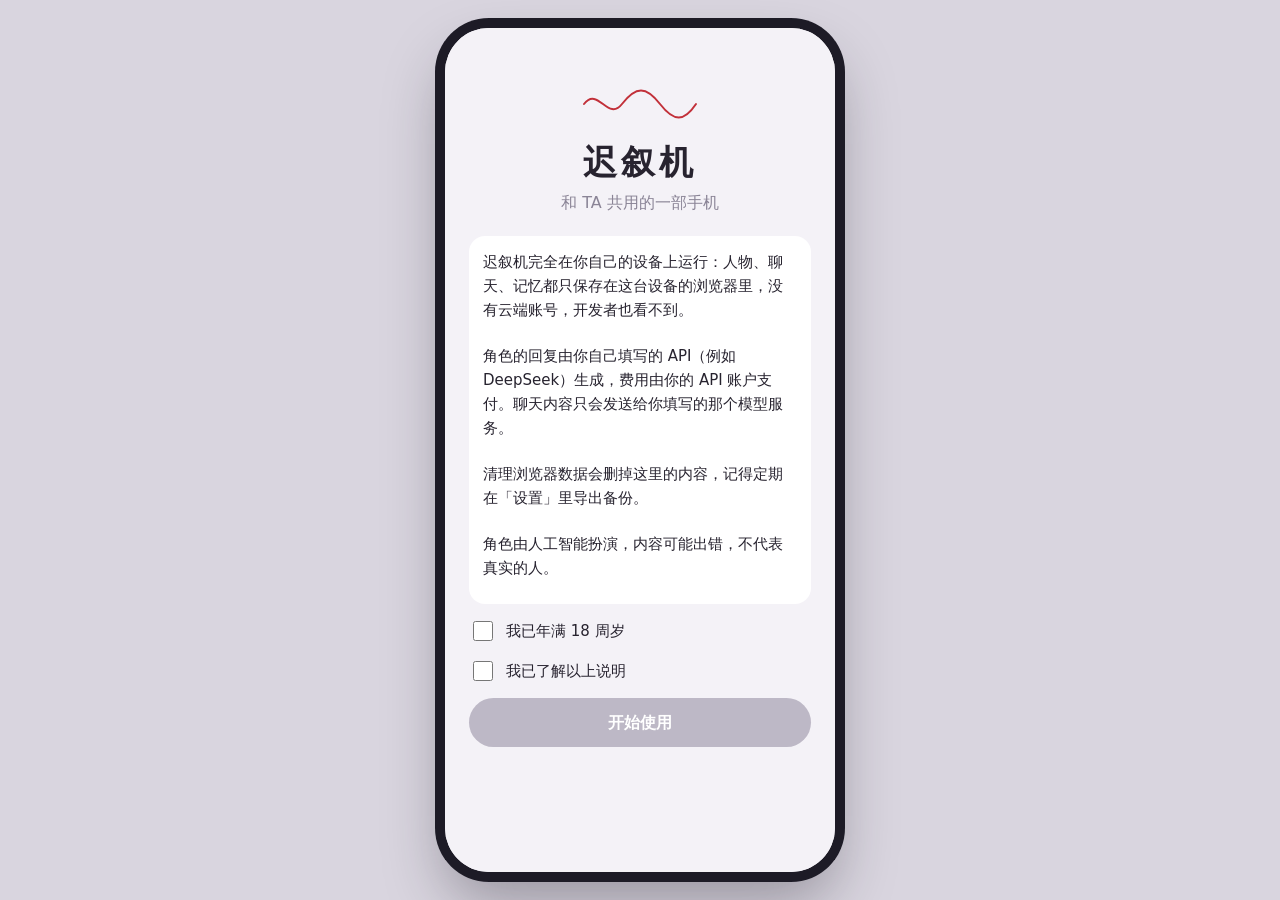
==== commit fdbb6f0b: "正式版：导入大歌曲（无损）修复 Co-Authored-By: Claude Opus 5.5 <noreply@anthropic.com> Claude-Session: https://clau" ====
--- a/index.html
+++ b/index.html
@@ -11,11 +11,11 @@
   <link rel="icon" href="icon-192.png" />
   <link rel="apple-touch-icon" href="apple-touch-icon.png" />
   <title>迟叙机</title>
-  <link rel="stylesheet" href="assets/app-BTLJNX2L.css" />
+  <link rel="stylesheet" href="assets/app-ZJIYBUBQ.css" />
 </head>
 <body>
   <div id="root"></div>
   <noscript>需要开启浏览器的 JavaScript 才能使用迟叙机。</noscript>
-  <script type="module" src="assets/app-L455GNY3.js"></script>
+  <script type="module" src="assets/app-S4DSWNEF.js"></script>
 </body>
 </html>
--- a/assets/app-ZJIYBUBQ.css
+++ b/assets/app-ZJIYBUBQ.css
@@ -0,0 +1 @@
+:root{--paper: #f4f2f7;--card: #ffffff;--ink: #27232f;--mist: #8a8496;--line: #e4e0ea;--thread: #c2313a;--thread-soft: #f6e3e5;--night: #24263a;--night-2: #34304a;--me: #2f2c3d;--serif: "Songti SC", "Noto Serif SC", "Source Han Serif SC", "STSong", "SimSun", serif;--sans: "PingFang SC", "HarmonyOS Sans SC", "MiSans", "Noto Sans SC", "Microsoft YaHei", system-ui, sans-serif;--r-sm: 10px;--r-md: 16px;--safe-t: env(safe-area-inset-top, 0px);--safe-b: env(safe-area-inset-bottom, 0px);--bar-b: 0px;--safe-l: env(safe-area-inset-left, 0px);--safe-r: env(safe-area-inset-right, 0px)}*{box-sizing:border-box}html,body{height:var(--app-h, 100%);margin:0;overflow:hidden;overscroll-behavior:none}html{background:#24263a;background-repeat:no-repeat}#root{position:fixed;top:0;left:0;right:0;height:100%}.edge-ext{position:fixed;left:0;right:0;height:calc(50% + 200px);pointer-events:none;z-index:-2}.edge-top{top:-200px}.edge-bottom{bottom:-200px}@media(min-width:560px)and (min-height:700px){.edge-ext{display:none}}@supports (height: 100lvh){:root{--bar-b: max(0px, calc(100lvh - 100dvh) );--safe-b: calc(env(safe-area-inset-bottom, 0px) + var(--bar-b))}#root{height:var(--app-h, 100lvh);bottom:auto}}body{font-family:var(--sans);font-size:16px;line-height:1.6;color:var(--ink);background:transparent;-webkit-font-smoothing:antialiased;-webkit-tap-highlight-color:transparent}button,input,textarea{font:inherit;color:inherit}button{cursor:pointer}button:disabled{cursor:default}:focus-visible{outline:2px solid var(--thread);outline-offset:2px}@media(min-width:560px)and (min-height:700px){body{background:#d9d5df}}.sr-only{position:absolute;width:1px;height:1px;overflow:hidden;clip:rect(0 0 0 0);white-space:nowrap}.stage{height:100%;display:flex;align-items:center;justify-content:center}.phone{position:relative;width:100%;height:100%;background:var(--paper);overflow:hidden}.screen{height:100%;display:flex;flex-direction:column}:root{--ease-spring: cubic-bezier(.32, .72, 0, 1);--ease-out: cubic-bezier(.22, .8, .24, 1)}.screen-stack{position:relative;flex:1;min-height:0;overflow:hidden;background:#15141c;isolation:isolate}.screen-layer{position:absolute;inset:0;display:flex;flex-direction:column;background:var(--paper)}.screen-layer[aria-hidden=true]{pointer-events:none}.screen-layer[class*=-back-out]{z-index:2}.is-zoom-forward-in{transform-origin:var(--ox, 50%) var(--oy, 60%);animation:zoom-open .4s var(--ease-spring) both}.is-zoom-back-out{transform-origin:var(--ox, 50%) var(--oy, 60%);animation:zoom-close .3s cubic-bezier(.4,0,.2,1) both}@keyframes zoom-open{0%{transform:scale(.16);opacity:0}35%{opacity:1}to{transform:none;opacity:1}}@keyframes zoom-close{0%{transform:none;opacity:1}45%{opacity:.35}to{transform:scale(.4);opacity:0;visibility:hidden}}.is-push-forward-in{animation:push-in .42s var(--ease-spring) both;box-shadow:-12px 0 32px #15141c29}.is-push-forward-out{animation:push-away .42s var(--ease-spring) both}.is-push-back-out{animation:pop-out .4s var(--ease-spring) both;box-shadow:-12px 0 32px #15141c29}.is-push-back-in{animation:pop-under .4s var(--ease-spring) both}@keyframes push-in{0%{transform:translate3d(100%,0,0)}to{transform:none}}@keyframes push-away{0%{transform:none;opacity:1}to{transform:translate3d(-28%,0,0);opacity:.7}}@keyframes pop-out{0%{transform:none}to{transform:translate3d(100%,0,0)}}@keyframes pop-under{0%{transform:translate3d(-28%,0,0);opacity:.7}to{transform:none;opacity:1}}.is-fade-forward-in,.is-fade-back-in{animation:fade-in .26s var(--ease-out) both}.is-fade-forward-out,.is-fade-back-out{animation:fade-out .2s ease both;z-index:0!important}@keyframes fade-in{0%{opacity:0;transform:translate3d(0,8px,0) scale(.995)}to{opacity:1;transform:none}}@keyframes fade-out{0%{opacity:1}to{opacity:0}}@media(prefers-reduced-motion:reduce){.screen-layer[class*=is-]{animation-duration:.16s!important}}@media(min-width:560px)and (min-height:700px){.phone{width:390px;height:min(844px,calc(100dvh - 48px));border-radius:44px;box-shadow:0 0 0 10px #1d1b26,0 30px 60px #1d1b2659}}.page{display:flex;flex-direction:column;height:100%;min-height:0}.page-body{flex:1;overflow-y:auto;padding:8px calc(16px + var(--safe-r)) calc(24px + var(--safe-b)) calc(16px + var(--safe-l));display:flex;flex-direction:column;gap:14px}.topbar{display:grid;grid-template-columns:44px 1fr 64px;align-items:center;padding:max(10px,var(--safe-t)) calc(8px + var(--safe-r)) 8px calc(8px + var(--safe-l));background:var(--paper);border-bottom:1px solid var(--line)}.topbar-title{text-align:center;min-width:0;display:flex;flex-direction:column;align-items:center;gap:2px}.topbar-title h1{font-family:var(--serif);font-size:18px;font-weight:700;margin:0;white-space:nowrap;overflow:hidden;text-overflow:ellipsis;max-width:100%}.topbar-right{display:flex;justify-content:flex-end}.icon-btn{width:44px;height:44px;border:0;background:none;display:grid;place-items:center;border-radius:50%}.icon-btn-spacer{width:44px;height:44px;display:block}.text-btn{border:0;background:none;color:var(--thread);font-weight:600;padding:8px 10px}.text-btn:disabled{color:var(--mist)}.text-btn.danger{color:var(--thread);font-weight:400;font-size:14px}.lead{margin:4px 2px;color:var(--mist);font-size:14px}.muted{color:var(--mist)}.small{font-size:13px}.card{background:var(--card);border-radius:var(--r-md);padding:16px;display:flex;flex-direction:column;gap:12px}.card-title{font-family:var(--serif);font-size:17px;margin:0}.row-between{display:flex;align-items:center;justify-content:space-between;gap:12px}.kv{display:flex;justify-content:space-between;gap:12px}.loading{padding:40px;text-align:center;color:var(--mist)}.error-box{padding:16px;text-align:center;color:var(--thread)}.field{display:flex;flex-direction:column;gap:6px}.field>span{font-size:14px;color:var(--mist)}.field input,.field textarea{width:100%;border:1px solid var(--line);background:#fbfafc;border-radius:var(--r-sm);padding:10px 12px;font-size:16px;line-height:1.5;resize:vertical}.field input:focus,.field textarea:focus{outline:none;border-color:var(--ink);background:#fff}.check{display:flex;gap:10px;align-items:center;font-size:15px}.check input{width:20px;height:20px;accent-color:var(--thread)}.link{border:0;background:none;padding:0 4px;color:var(--thread);text-decoration:underline;text-underline-offset:3px}.btn{border:0;border-radius:999px;padding:12px 18px;font-size:16px;font-weight:600;width:100%}.btn-primary{background:var(--ink);color:#fff}.btn-primary:disabled{background:#bdb8c6}.btn-ghost{background:transparent;color:var(--ink);font-weight:400}.btn-ghost:disabled{color:var(--mist)}.btn-light{background:#fff;color:var(--ink);width:auto;padding:12px 28px}.btn-danger{background:var(--thread);color:#fff}.btn-danger:disabled{background:#d9b5b8}.btn-danger-ghost{background:none;border:0;color:var(--thread);padding:14px;font-size:15px}.tag{font-size:12px;padding:1px 8px;border-radius:999px;background:#ece9f1;color:var(--ink);white-space:nowrap}.tag-red{background:var(--thread-soft);color:var(--thread)}.tag-grey{color:var(--mist)}.thread{display:inline-flex;align-items:center;gap:6px;border:0;background:none;padding:2px 4px;color:var(--thread);font-size:13px;max-width:100%}.thread span{white-space:nowrap;overflow:hidden;text-overflow:ellipsis;color:var(--ink)}.thread.is-archived span{color:var(--mist)}.avatar{display:inline-grid;place-items:center;border-radius:50%;color:#fff;flex:none;font-family:var(--serif);font-weight:700;text-shadow:0 1px 1px rgba(0,0,0,.15)}.login{flex:1;overflow-y:auto;padding:56px 24px 32px;display:flex;flex-direction:column;gap:20px}.login-mark{text-align:center;color:var(--thread)}.login-mark h1{font-family:var(--serif);font-size:34px;letter-spacing:.12em;margin:4px 0 0;color:var(--ink)}.login-mark p{margin:0;color:var(--mist)}.login-form{display:flex;flex-direction:column;gap:14px}.dev-note{background:#fff6dd;border-radius:var(--r-sm);padding:8px 12px;font-size:14px;margin:0}.signup-box{display:flex;flex-direction:column;gap:12px;background:var(--card);padding:14px;border-radius:var(--r-md)}.signup-box p{margin:0;font-size:14px}.form-error{color:var(--thread);text-align:center;margin:0}.terms p{margin:0 0 10px;font-size:15px}.home{flex:1;overflow-y:auto;color:#fff;padding:max(48px,calc(var(--safe-t) + 20px)) calc(22px + var(--safe-r)) calc(24px + var(--safe-b)) calc(22px + var(--safe-l));display:flex;flex-direction:column;gap:28px;background:url("data:image/svg+xml,%3Csvg xmlns='http://www.w3.org/2000/svg' viewBox='0 0 400 800' preserveAspectRatio='none'%3E%3Cpath d='M-20 260 C 90 200, 140 360, 230 300 S 360 180, 420 250' fill='none' stroke='%23c2313a' stroke-opacity='.55' stroke-width='1.4'/%3E%3Cpath d='M230 300 C 280 420, 200 520, 300 600 S 380 760, 430 820' fill='none' stroke='%23c2313a' stroke-opacity='.3' stroke-width='1.2'/%3E%3C/svg%3E") center / 100% 100% no-repeat,linear-gradient(180deg,var(--night) 0%,var(--night-2) 100%);background-color:var(--night)}.home-clock{display:flex;flex-direction:column;align-items:center}.home-time{font-size:64px;font-weight:200;line-height:1.1;letter-spacing:.02em}.home-date{font-size:14px;opacity:.75}.home-who{display:flex;flex-direction:column;align-items:center;gap:6px}.home-person{display:flex;flex-direction:column;align-items:center;gap:6px;border:0;background:none;color:#fff}.home-name{font-family:var(--serif);font-size:24px;font-weight:700;letter-spacing:.06em}.home-switch{font-size:12px;opacity:.6}.home-who .thread{color:#ff8a92}.home-who .thread span{color:#ffffffd9}.home-empty{text-align:center;display:flex;flex-direction:column;align-items:center;gap:8px;padding:0 8px}.home-empty h2{font-family:var(--serif);margin:0}.home-empty p{margin:0 0 8px;opacity:.75;font-size:15px}.home-apps{display:grid;grid-template-columns:repeat(4,1fr);gap:20px 8px;margin-top:auto}.app{border:0;background:none;color:#fff;display:flex;flex-direction:column;align-items:center;gap:6px;position:relative}.app-glyph{width:58px;height:58px;border-radius:16px;background:var(--paper);color:var(--ink);display:grid;place-items:center;font-family:var(--serif);font-size:26px;font-weight:700}.app-label{font-size:12px}.app.is-soon .app-glyph{background:#f4f2f738;color:#ffffffb3}.app.is-soon .app-label{opacity:.6}.app-soon{position:absolute;top:-6px;right:2px;font-size:10px;background:var(--night);border:1px solid rgba(255,255,255,.3);border-radius:999px;padding:0 5px}.chat-list{flex:1;overflow-y:auto;padding:12px 12px 8px;display:flex;flex-direction:column;gap:10px;overscroll-behavior:contain}.chat-empty{text-align:center;color:var(--mist);margin:auto 24px;font-size:15px}.load-more{font-size:14px}.msg{display:flex;gap:10px;align-items:flex-start;max-width:100%}.msg>.avatar,.msg-me-avatar .avatar,.msg>.msg-me-avatar+* .avatar{border-radius:5px;flex:none}.msg-me>.avatar{border-radius:5px}.msg.is-pending{opacity:.6}.msg-time{align-self:center;font-size:12px;color:#a3a0ab;margin:6px 0 -2px}.chat.has-bg .msg-time{color:#ffffffe6;text-shadow:0 1px 2px rgba(0,0,0,.45)}.msg-me{flex-direction:row-reverse}.msg-body{display:flex;flex-direction:column;max-width:76%}.msg-me .msg-body{align-items:flex-end}.bubble{position:relative;padding:9px 12px;border-radius:6px;white-space:pre-wrap;word-break:break-word;font-size:16px;line-height:1.5;background:var(--card);min-height:40px}.msg-me .bubble{background:var(--me);color:#fff;border-radius:6px}.msg .msg-body>.bubble:before{content:"";position:absolute;top:14px;width:10px;height:10px;background:inherit;border-radius:1.5px;transform:rotate(45deg)}.msg-them .msg-body>.bubble:before{left:-4px}.msg-me .msg-body>.bubble:before{right:-4px}.msg .msg-body>.bubble.typing:before{top:14px}.msg-meta{display:flex;gap:6px;align-items:center;font-size:11px;color:var(--mist);padding:2px 4px 0}.msg-more{border:0;background:none;color:var(--mist);padding:0 6px;letter-spacing:1px;font-size:14px;line-height:1;min-height:24px}.typing{display:flex;gap:4px;padding:14px}.typing i{width:6px;height:6px;border-radius:50%;background:var(--mist);animation:blink 1.2s infinite}.typing i:nth-child(2){animation-delay:.2s}.typing i:nth-child(3){animation-delay:.4s}@keyframes blink{0%,80%,to{opacity:.25}40%{opacity:1}}@media(prefers-reduced-motion:reduce){.typing i{animation:none;opacity:.6}}.sys-note{align-self:center;font-size:12px;color:var(--mist);background:#ebe8f0;padding:2px 10px;border-radius:999px}.fork-divider{display:flex;align-items:center;gap:8px;margin:6px 0;color:var(--thread);font-size:12px}.fork-divider:before,.fork-divider:after{content:"";flex:1;height:1px;background:currentColor;opacity:.5}.fork-divider span{white-space:nowrap}.composer{display:flex;gap:8px;align-items:flex-end;padding:8px 10px calc(8px + var(--safe-b));border-top:1px solid var(--line);background:var(--paper)}.composer textarea{flex:1;border:1px solid var(--line);border-radius:20px;padding:9px 14px;resize:none;max-height:120px;field-sizing:content;background:#fff;font-size:16px;line-height:1.4}.composer textarea:focus{outline:none;border-color:var(--ink)}.send{width:40px;height:40px;border-radius:50%;border:0;background:var(--thread);color:#fff;display:grid;place-items:center;flex:none}.send:disabled{background:#d8d3de}.composer-off{justify-content:center;color:var(--mist);font-size:14px;text-align:center}.sheet-backdrop{position:absolute;inset:0;background:#1d1b2666;display:flex;align-items:flex-end;z-index:20;animation:backdrop-in .3s ease both}.sheet-backdrop .sheet{animation:sheet-up .44s var(--ease-spring) both}.sheet-backdrop.is-closing{animation:backdrop-out .26s ease both;pointer-events:none}.sheet-backdrop.is-closing .sheet{animation:sheet-down .26s cubic-bezier(.4,0,.9,.6) both}@keyframes backdrop-in{0%{background:#1d1b2600}to{background:#1d1b2666}}@keyframes backdrop-out{0%{background:#1d1b2666}to{background:#1d1b2600}}@keyframes sheet-up{0%{transform:translate3d(0,100%,0)}to{transform:none}}@keyframes sheet-down{0%{transform:none}to{transform:translate3d(0,100%,0)}}@media(prefers-reduced-motion:reduce){.sheet-backdrop,.sheet-backdrop .sheet,.sheet-backdrop.is-closing,.sheet-backdrop.is-closing .sheet{animation-duration:.12s}}.sheet{width:100%;max-height:88%;overflow-y:auto;background:var(--paper);border-radius:22px 22px 0 0;padding:8px 18px calc(20px + var(--safe-b));display:flex;flex-direction:column;gap:12px}.sheet form{display:flex;flex-direction:column;gap:14px}.sheet p{margin:0}.sheet-handle{width:40px;height:4px;border-radius:2px;background:#cfcad6;align-self:center;margin-bottom:4px}.sheet-title{font-family:var(--serif);font-size:18px;margin:0;text-align:center}.menu{display:flex;flex-direction:column;background:var(--card);border-radius:var(--r-md);overflow:hidden}.menu button{border:0;background:none;text-align:left;padding:14px 16px;display:flex;flex-direction:column;gap:2px}.menu button+button{border-top:1px solid var(--line)}.menu button span{font-size:13px;color:var(--mist)}.menu button.danger b{color:var(--thread)}.quote{margin:0;padding:10px 14px;border-left:3px solid var(--thread);background:var(--card);border-radius:0 var(--r-sm) var(--r-sm) 0;font-size:15px;white-space:pre-wrap;max-height:120px;overflow:auto}.toast{position:absolute;left:50%;top:calc(76px + var(--safe-t));transform:translate(-50%);background:var(--ink);color:#fff;padding:9px 16px;border-radius:999px;font-size:14px;z-index:30;max-width:86%;text-align:center;animation:toast-in .36s var(--ease-spring) both,toast-out .3s ease 2.3s both}@keyframes toast-in{0%{opacity:0;transform:translate(-50%,-10px) scale(.96)}to{opacity:1;transform:translate(-50%)}}@keyframes toast-out{to{opacity:0;transform:translate(-50%,-6px)}}@media(prefers-reduced-motion:reduce){.toast{animation:none}}.threads{list-style:none;margin:0;padding:0;display:flex;flex-direction:column}.thread-row{position:relative;padding-left:calc(var(--depth) * 22px + 22px)}.thread-row:before{content:"";position:absolute;top:0;bottom:0;left:calc(var(--depth) * 22px + 8px);width:1.5px;background:#cbc5d3}.thread-row:after{content:"";position:absolute;top:22px;left:calc(var(--depth) * 22px + 3px);width:12px;height:12px;border-radius:50%;background:var(--paper);border:1.5px solid #a9a2b4}.thread-row.is-view:before{background:var(--thread)}.thread-row.is-view:after{background:var(--thread);border-color:var(--thread)}.thread-row.is-archived{opacity:.55}.thread-node{width:100%;text-align:left;border:0;background:none;padding:12px 4px 12px 6px;display:flex;flex-direction:column;gap:2px;border-radius:var(--r-sm)}.thread-node:hover{background:#fff9}.thread-name{font-family:var(--serif);font-size:17px;font-weight:700}.thread-tags{display:flex;gap:6px;flex-wrap:wrap}.thread-tags:empty{display:none}.thread-info{font-size:13px;color:var(--mist)}.switch{position:relative;width:50px;height:30px;flex:none}.switch input{position:absolute;opacity:0;inset:0;margin:0;cursor:pointer;z-index:1}.switch span[aria-hidden]{position:absolute;inset:0;border-radius:999px;background:#d8d3de;transition:background .2s}.switch span[aria-hidden]:after{content:"";position:absolute;top:3px;left:3px;width:24px;height:24px;border-radius:50%;background:#fff;transition:transform .2s;box-shadow:0 1px 2px #0003}.switch input:checked+span{background:var(--thread)}.switch input:checked+span:after{transform:translate(20px)}.switch input:disabled+span{opacity:.5}.switch input:focus-visible+span{outline:2px solid var(--thread);outline-offset:2px}.choices{border:0;padding:0;margin:0;display:flex;flex-direction:column;gap:8px}.choice{display:flex;gap:10px;align-items:flex-start;background:var(--card);border:1.5px solid transparent;border-radius:var(--r-sm);padding:12px;cursor:pointer}.choice.is-on{border-color:var(--thread)}.choice input{accent-color:var(--thread);margin-top:5px}.choice span{display:flex;flex-direction:column}.choice small{color:var(--mist);font-size:13px}.version-row{display:grid;grid-template-columns:auto 1fr auto;gap:10px;align-items:baseline;font-size:14px}.people{list-style:none;margin:0;padding:0;display:flex;flex-direction:column;gap:8px}.person{width:100%;display:flex;align-items:center;gap:12px;padding:12px;border:0;border-radius:var(--r-md);background:var(--card);text-align:left}.person-text{flex:1;display:flex;flex-direction:column;align-items:flex-start;min-width:0}.person-text b{font-family:var(--serif);font-size:17px}.person-text .thread{padding:0}.segmented{display:flex;margin:10px 16px 0;background:#e6e2ec;border-radius:999px;padding:3px}.segmented button{flex:1;border:0;background:none;border-radius:999px;padding:6px;font-size:14px}.segmented button[aria-selected=true]{background:#fff;font-weight:600}.grid-3{display:grid;grid-template-columns:repeat(3,1fr);gap:8px}.fresh{display:flex;flex-direction:column;gap:6px}.fresh pre{margin:0;background:#fbfafc;border:1px dashed var(--line);padding:10px;border-radius:var(--r-sm);font-size:15px;letter-spacing:.08em}.admin-list{list-style:none;margin:0;padding:0;display:flex;flex-direction:column;gap:6px}.admin-list li{background:var(--card);border-radius:var(--r-sm);padding:10px 12px;display:flex;flex-wrap:wrap;align-items:center;gap:4px 10px}.admin-list li .small{flex:1 1 60%}.code{border:0;background:none;padding:0;font-weight:700;letter-spacing:.08em}.msg-img{max-width:200px;max-height:260px;border-radius:6px;display:block;margin-bottom:4px;object-fit:cover;background:#e6e2ec}.msg-me .msg-img{margin-left:auto}.reply-missing{align-self:center;display:flex;flex-direction:column;align-items:center;gap:2px;font-size:13px;color:var(--mist)}.reply-missing .btn{width:auto;padding:6px 16px;color:var(--thread);font-weight:600}.attach{width:40px;height:40px;border:0;background:none;color:var(--ink);display:grid;place-items:center;flex:none;border-radius:50%}.attach:disabled{color:var(--mist)}.attach-preview{position:relative;align-self:flex-start;margin:6px 12px 0 60px}.attach-preview img{height:72px;border-radius:10px;display:block}.attach-preview button{position:absolute;top:-8px;right:-8px;width:24px;height:24px;border-radius:50%;border:0;background:var(--ink);color:#fff;line-height:1}.card-attn{border:1.5px solid var(--thread)}.mem{display:flex;flex-direction:column;gap:2px;padding-bottom:10px;border-bottom:1px solid var(--line)}.mem:last-child{border-bottom:0;padding-bottom:0}.mem p{margin:0;font-size:15px}.mem-actions{display:flex;gap:4px;justify-content:flex-end}.mem-actions .text-btn{padding:2px 8px;font-size:13px}.muted-btn{color:var(--mist)!important;font-weight:400!important}.stat-grid{display:grid;grid-template-columns:1fr 1fr;gap:8px}.stat{background:#fbfafc;border-radius:var(--r-sm);padding:10px 12px}.stat b{display:block;font-size:22px;font-family:var(--serif)}.stat span{font-size:13px;color:var(--mist)}.avatar-img{object-fit:cover;border-radius:50%;display:inline-block;background:#e6e2ec}.create{display:flex;flex-direction:column;gap:14px}.create-head{display:flex;gap:14px;align-items:flex-end}.grow{flex:1;min-width:0}.avatar-picker{display:flex;flex-direction:column;align-items:center;gap:2px}.avatar-btn{position:relative;border:0;background:none;padding:0;border-radius:50%}.avatar-badge{position:absolute;right:-2px;bottom:-2px;width:24px;height:24px;border-radius:50%;background:var(--ink);color:#fff;font-size:12px;display:grid;place-items:center;border:2px solid #fff}.field select{width:100%;border:1px solid var(--line);background:#fbfafc;border-radius:var(--r-sm);padding:10px 12px;font-size:16px}.world-peek{margin:0;font-size:13px;color:var(--mist);white-space:pre-wrap;display:-webkit-box;-webkit-line-clamp:3;-webkit-box-orient:vertical;overflow:hidden}.world-peek-row{display:flex;align-items:flex-start;gap:8px}.world-peek-row .world-peek{flex:1}.world-card .btn-danger-ghost{padding:4px;align-self:flex-start}.save-state{text-align:center;min-height:1.4em;margin:0}.draft-row{display:flex;align-items:center;gap:4px}.draft-row .person{flex:1}.msg-img-loading{width:160px;height:120px}.row-2{display:grid;grid-template-columns:1fr 1fr;gap:8px}.app-glyph{position:relative}.app-badge{position:absolute;top:-6px;right:-6px;min-width:18px;height:18px;padding:0 5px;border-radius:999px;background:#fa5151;color:#fff;font-family:var(--sans);font-size:11px;font-weight:600;line-height:18px;text-align:center}.toggle-row{display:flex;align-items:center;justify-content:space-between;gap:12px}.toggle-row>span:first-child{display:flex;flex-direction:column}.toggle-row small{color:var(--mist);font-size:13px}.wx{background:#fff;position:relative}.wx-scroll{flex:1;overflow-y:auto;padding-bottom:calc(40px + var(--safe-b))}.wx-cover{position:relative;height:290px;margin-bottom:52px;background:url("data:image/svg+xml,%3Csvg xmlns='http://www.w3.org/2000/svg' viewBox='0 0 400 300' preserveAspectRatio='none'%3E%3Cpath d='M-10 200 C 80 120, 150 260, 240 180 S 360 90, 420 150' fill='none' stroke='%23c2313a' stroke-opacity='.6' stroke-width='1.4'/%3E%3C/svg%3E") center / 100% 100% no-repeat,linear-gradient(160deg,#34304a,#24263a 60%,#1d1b26);background-color:#312e46}.wx-cover-bar{position:absolute;top:0;left:0;right:0;display:flex;justify-content:space-between;padding:max(8px,var(--safe-t)) 8px 0}.wx-light{color:#fff}.wx-owner{position:absolute;right:16px;bottom:-36px;display:flex;align-items:flex-start;gap:16px}.wx-owner-name{color:#fff;font-size:18px;font-weight:600;margin-top:14px;text-shadow:0 1px 3px rgba(0,0,0,.4)}.wx-me{display:inline-grid;place-items:center;border-radius:6px;background:#c9c5d1;color:#fff;font-weight:600;flex:none}.wx-owner-avatar{width:70px;height:70px;font-size:26px;border:2px solid #fff;border-radius:8px}.wx-empty{color:#888;font-size:14px;text-align:center;padding:24px 32px;line-height:1.8}.wx-list{list-style:none;margin:0;padding:0}.wx-post{display:flex;gap:10px;padding:14px 16px;border-bottom:1px solid #eee}.wx-post>.avatar,.wx-post>.wx-me{border-radius:6px}.wx-post .avatar-img{border-radius:6px}.wx-body{flex:1;min-width:0}.wx-name{color:#576b95;font-weight:600;font-size:15px;line-height:1.4}.wx-text{font-size:15px;color:#191919;white-space:pre-wrap;word-break:break-word;margin-top:3px;line-height:1.55}.wx-pics{display:grid;gap:4px;margin-top:8px;grid-template-columns:repeat(3,80px)}.wx-pics.n1{grid-template-columns:auto}.wx-pics.n2{grid-template-columns:repeat(2,80px)}.wx-pic{width:80px;height:80px;background:#f2f2f2;display:block;overflow:hidden;position:relative;border:0;padding:0}.wx-pic img{width:100%;height:100%;object-fit:cover;display:block}.wx-pic.is-single{width:fit-content;height:auto;max-width:180px;max-height:180px;background:none}.wx-pic.is-single img{width:auto;height:auto;max-width:180px;max-height:180px;object-fit:contain}.wx-meta{display:flex;justify-content:space-between;align-items:center;margin-top:8px;color:#b2b2b2;font-size:12px}.wx-actions-wrap{position:relative;display:flex;align-items:center}.wx-dots{border:0;background:#f7f7f7;color:#576b95;border-radius:4px;padding:0 8px;height:22px;font-weight:700;letter-spacing:1px;line-height:1}.wx-actions{position:absolute;right:40px;top:50%;transform:translateY(-50%);display:flex;background:#4c4c4c;border-radius:4px;overflow:hidden;white-space:nowrap}.wx-actions button{border:0;background:none;color:#fff;padding:8px 16px;font-size:13px}.wx-actions button+button{border-left:1px solid #3a3a3a}.wx-box{margin-top:8px;background:#f7f7f7;border-radius:4px;font-size:14px;position:relative}.wx-box:before{content:"";position:absolute;top:-6px;left:12px;border:6px solid transparent;border-top:0;border-bottom-color:#f7f7f7}.wx-likes{color:#576b95;padding:5px 10px}.wx-likes+.wx-comments{border-top:1px solid #ececec}.wx-comments{padding:5px 10px;display:flex;flex-direction:column;gap:2px;color:#191919}.wx-comments b{color:#576b95;font-weight:600}.wx-comment-bar{position:absolute;left:0;right:0;bottom:0;display:flex;gap:8px;align-items:center;padding:8px 10px calc(8px + var(--safe-b));background:#f7f7f7;border-top:1px solid #e5e5e5}.wx-comment-bar input{flex:1;border:0;border-radius:4px;padding:9px 10px;font-size:16px;background:#fff}.wx-send{border:0;background:#07c160;color:#fff;border-radius:4px;padding:7px 14px;font-size:15px;font-weight:600}.wx-send:disabled{background:#b5e8cc}.wx-text-btn{border:0;background:none;font-size:16px;color:#191919;padding:6px 4px}.wx-compose{background:#fff}.wx-compose-top{display:flex;justify-content:space-between;align-items:center;padding:max(10px,var(--safe-t)) 14px 10px}.wx-compose-text{width:100%;border:0;resize:none;font-size:17px;line-height:1.6;padding:4px 0;background:transparent}.wx-compose-text:focus{outline:none}.wx-compose-grid{display:grid;grid-template-columns:repeat(3,1fr);gap:6px}.wx-compose-grid .wx-pic{width:100%;height:auto;aspect-ratio:1}.wx-pic-add{font-size:34px;color:#b2b2b2;background:#f2f2f2;display:grid!important;place-items:center}.wx-pic-del{position:absolute;top:2px;right:2px;width:22px;height:22px;border-radius:50%;border:0;background:#0000008c;color:#fff;line-height:1}.wx-compose-who{display:flex;justify-content:space-between;border-top:1px solid #eee;padding:14px 0;font-size:15px;color:#191919;margin-top:12px}.wx-compose-who span:last-child{color:#888}.diary,.diary .topbar{background:#f6f1e7}.diary-page{background:#fffdf8;border-radius:4px;padding:18px 18px 22px;box-shadow:0 1px #e9e1cf;background-image:repeating-linear-gradient(to bottom,transparent 0,transparent 31px,#efe6d4 31px,#efe6d4 32px);background-position:0 18px}.diary-page h2{font-family:var(--serif);font-size:15px;line-height:32px;color:#8a6f4a;margin:0;font-weight:700}.diary-page p{margin:0;font-family:var(--serif);font-size:16px;line-height:32px;color:#3a3226;white-space:pre-wrap}.wx-del{border:0;background:none;color:#576b95;font-size:12px;margin-left:10px;padding:0}.wx-comment{display:block;width:100%;text-align:left;border:0;background:none;padding:1px 0;font:inherit;color:inherit}.wx-comment:active{background:#e5e5e5}.sheet-quote{font-family:var(--serif);color:var(--ink);background:#fff;border-radius:10px;padding:10px 12px}.notice{position:absolute;left:8px;right:8px;top:max(8px,var(--safe-t));z-index:40;display:grid;grid-template-columns:1fr;gap:2px;text-align:left;border:0;border-radius:18px;padding:10px 14px 12px;background:#faf9fcf0;backdrop-filter:blur(16px);-webkit-backdrop-filter:blur(16px);box-shadow:0 10px 30px #1d1b2638;color:var(--ink);font:inherit;animation:notice-in .35s cubic-bezier(.2,.9,.3,1.2)}.notice-app{font-size:12px;color:var(--mist)}.notice b{font-size:15px}.notice-body{font-size:14px;line-height:1.45;display:-webkit-box;-webkit-line-clamp:2;-webkit-box-orient:vertical;overflow:hidden}@keyframes notice-in{0%{transform:translateY(-120%);opacity:0}to{transform:none;opacity:1}}@media(prefers-reduced-motion:reduce){.notice{animation:none}}.grid-2{display:grid;grid-template-columns:1fr 1fr;gap:10px}.card-sub{font-size:13px;color:var(--mist);font-weight:600;margin:8px 0 0;letter-spacing:1px}.toggle-row.is-off{opacity:.45}.room,.room .topbar{background:#f7f1e8}.room-body{padding-top:4px}.room-svg{width:100%;height:auto;display:block;margin:0 auto;max-width:520px;touch-action:manipulation}.room-hit{cursor:pointer;outline:none}.room-hit:focus-visible{filter:drop-shadow(0 0 3px #c2313a)}.room-hit:active{opacity:.8}.room-plus{font-size:12px;fill:#96785a99;font-family:var(--sans)}.room-cal{font-size:9px;fill:#3a3226;font-family:var(--sans);font-weight:700}.room-zzz{font-size:9px;fill:#8a84a8;font-family:var(--serif);font-style:italic}.room-note.is-new{animation:note-wiggle 1.6s ease-in-out infinite;transform-box:fill-box;transform-origin:top center}@keyframes note-wiggle{0%,to{transform:rotate(0)}50%{transform:rotate(-6deg)}}.room-glow{animation:glow 1.4s ease-in-out infinite}@keyframes glow{0%,to{opacity:.15}50%{opacity:.55}}@media(prefers-reduced-motion:reduce){.room-note.is-new,.room-glow{animation:none}}.room-status{display:flex;align-items:center;gap:8px;justify-content:center;font-family:var(--serif);color:#5a4a3a;margin:6px 0 0}.room-status .dot{width:8px;height:8px;border-radius:50%}.room-tip{text-align:center;line-height:1.7}.room-pick{width:100%;aspect-ratio:4 / 3;border:6px solid;border-radius:4px;background:#fff;display:grid;place-items:center;color:var(--mist);overflow:hidden;padding:0}.room-pick img{width:100%;height:100%;object-fit:cover}.room-frames{display:flex;gap:8px;flex-wrap:wrap}.room-frames button{display:flex;align-items:center;gap:6px;border:1px solid #e2dce8;background:#fff;border-radius:999px;padding:6px 12px;font-size:14px;color:var(--ink)}.room-frames button i{width:14px;height:14px;border-radius:3px;border:1px solid rgba(0,0,0,.12)}.room-frames button.is-on,.room-items button.is-on{border-color:var(--thread);box-shadow:0 0 0 1px var(--thread) inset}.room-photo-big{border:8px solid;border-radius:3px;background:#fff;box-shadow:0 6px 18px #3c28142e;min-height:120px;display:grid;place-items:center}.room-photo-big img{width:100%;max-height:52vh;object-fit:contain;display:block}.room-note-folded{position:relative;border:0;background:#fffaf0;color:#6a5a46;font-family:var(--serif);padding:12px 14px 12px 30px;text-align:left;box-shadow:0 3px 10px #3c28141f;transform:rotate(-1.2deg)}.room-note-open{position:relative;background:#fffaf0;padding:22px 18px 16px;box-shadow:0 6px 18px #3c281429;transform:rotate(-1deg);background-image:repeating-linear-gradient(to bottom,transparent 0,transparent 27px,#efe3cc 27px,#efe3cc 28px);background-position:0 14px}.room-note-open p{margin:0;font-family:var(--serif);font-size:17px;line-height:28px;color:#3a3226;white-space:pre-wrap}.room-note-open span{display:block;text-align:right;font-family:var(--serif);color:#8a6f4a;margin-top:6px}.pin{position:absolute;width:12px;height:12px;border-radius:50%;background:#c2313a;box-shadow:0 2px 4px #00000040}.room-note-open .pin{top:-5px;left:50%;margin-left:-6px}.room-note-folded .pin{left:10px;top:50%;margin-top:-6px}.room-actions{display:flex;justify-content:center;gap:24px}.room-slots{display:grid;gap:8px}.room-slots button{aspect-ratio:4 / 3;border:1px dashed #cdb497;background:#fffaf3;border-radius:6px;color:var(--mist);font-size:13px}.room-slots button.is-taken{background:#efe4d4;border-style:solid}.room-slots button.is-here{background:var(--ink);color:#fff;border-color:var(--ink)}.room-items{display:grid;grid-template-columns:repeat(4,1fr);gap:8px}.room-items button{display:flex;flex-direction:column;align-items:center;gap:2px;border:1px solid #e2dce8;background:#fff;border-radius:12px;padding:8px 2px;font-size:12px;color:var(--ink)}.room-keepsake-head{display:flex;align-items:center;gap:12px;background:#fff;border-radius:12px;padding:10px 12px}.room-keepsake-head p{margin:0;font-size:16px}.serif{font-family:var(--serif)}.room-snippet{display:flex;flex-direction:column;gap:6px}.room-snippet p{margin:0;font-size:14px;line-height:1.5;padding:8px 10px;border-radius:10px;background:#fff}.room-snippet p b{margin-right:6px;color:var(--mist);font-weight:600}.room-snippet p.is-source{box-shadow:0 0 0 1px #e7b8a8 inset;background:#fff7f2}.room-memlist{list-style:none;margin:0;padding:0;display:flex;flex-direction:column;gap:6px}.room-memlist button{width:100%;text-align:left;border:0;background:#fff;border-radius:10px;padding:10px 12px;font-size:15px;color:var(--ink)}.bubble{-webkit-touch-callout:none}.msg-more{min-width:36px;min-height:28px;font-size:16px}.chat-tip{display:flex;gap:10px;align-items:center;margin:0 10px 6px;padding:10px 12px;background:#fff;border-radius:12px;font-size:13px;line-height:1.5;color:var(--ink);box-shadow:0 2px 8px #27232f14}.chat-tip b{color:var(--thread);font-weight:600}.chat-tip button{flex:none;border:0;background:var(--ink);color:#fff;border-radius:999px;padding:6px 12px;font-size:13px}@media(hover:none){.bubble{-webkit-user-select:none;user-select:none}}.wtree-wrap{flex-shrink:0;background:#fff;border-radius:16px;padding:10px 6px;overflow-x:auto}.wtree{position:relative;min-width:100%}.wtree-svg{position:absolute;left:0;top:0;overflow:visible}.wtree-row{position:absolute;left:calc(var(--lanes) + 6px);right:4px;height:58px;display:flex;flex-direction:column;justify-content:center;gap:2px;border:0;background:none;text-align:left;padding:0 8px;border-radius:10px;color:var(--ink);font:inherit;min-width:200px}.wtree-row:active,.wtree-row:hover{background:#f6f3f9}.wtree-row.is-view{background:#fbf1f1}.wtree-name{font-family:var(--serif);font-size:16px;font-weight:700;display:flex;align-items:center;gap:6px;flex-wrap:wrap;border-left:3px solid var(--c);padding-left:7px;line-height:1.3}.wtree-sub{font-size:12.5px;color:var(--mist);line-height:1.4;overflow:hidden;text-overflow:ellipsis;display:-webkit-box;-webkit-line-clamp:2;-webkit-box-orient:vertical}.wtree-row:not(.is-end) .wtree-sub{padding-left:10px}.wtree-latest{display:inline-block;font-size:11px;color:var(--c);border:1px solid var(--c);border-radius:999px;padding:0 6px;margin-right:4px}.wtree-row.is-archived{opacity:.6}.wtree-endname{color:var(--ink);font-weight:600;margin-right:6px}.look-grid{display:grid;grid-template-columns:repeat(auto-fill,minmax(96px,1fr));gap:8px}.look-grid button{display:flex;flex-direction:column;align-items:center;gap:2px;border:1px solid #e2dce8;background:#fbf8f2;border-radius:14px;padding:10px 4px 8px;color:var(--ink);font:inherit}.look-grid button.is-on{border-color:var(--thread);box-shadow:0 0 0 1px var(--thread) inset;background:#fff}.look-grid img{height:84px;width:auto;image-rendering:auto}.look-grid b{font-size:13px}.look-grid span{font-size:11px;color:var(--mist)}.look-plain{display:block;width:26px;height:52px;border-radius:13px 13px 8px 8px;margin:16px 0;opacity:.85}.app-glyph.has-icon{background:none;padding:0;overflow:visible;box-shadow:none}.app-glyph.has-icon img{width:100%;height:100%;display:block;border-radius:inherit;box-shadow:0 6px 16px #0000002e}.app.is-soon .app-glyph.has-icon img{opacity:.55;filter:grayscale(.4)}.home.has-widgets{gap:20px;padding-top:36px}.home.has-widgets .home-time{font-size:52px}.home.has-widgets .home-who{gap:4px}.home.has-widgets .home-who .avatar{width:44px!important;height:44px!important}.home.has-widgets .home-name{font-size:20px}.widgets{display:grid;grid-template-columns:1fr 1fr;gap:14px}.widget{position:relative;aspect-ratio:1;border-radius:22px;border:0;padding:12px;color:#fff;overflow:hidden;font:inherit;text-align:left;background:#ffffff29;box-shadow:0 8px 24px #0000002e,inset 0 0 0 1px #ffffff1f}.widget-record{display:flex;flex-direction:column;padding:10px 10px 8px;background:linear-gradient(160deg,#403028c7,#201a1ed1)}.record-deck{position:relative;flex:1;border:0;background:none;padding:0;display:grid;place-items:center;min-height:0}.vinyl{position:relative;display:grid;place-items:center;aspect-ratio:1;height:100%;max-height:112px;border-radius:50%;background:repeating-radial-gradient(circle at 50% 50%,#151315 0 1.5px,#262226 1.5px 3px);box-shadow:0 4px 12px #00000073,inset 0 0 0 2px #0c0b0c}.vinyl:after{content:"";position:absolute;inset:0;border-radius:50%;background:conic-gradient(from 30deg,transparent 0 10%,rgba(255,255,255,.14) 14%,transparent 20% 60%,rgba(255,255,255,.1) 64%,transparent 70%)}.vinyl-label{width:42%;aspect-ratio:1;border-radius:50%;background:#c2313a center / cover;box-shadow:0 0 0 2px #0006;position:relative;z-index:1}.vinyl-label:after{content:"";position:absolute;left:50%;top:50%;width:9%;aspect-ratio:1;margin:-4.5% 0 0 -4.5%;border-radius:50%;background:#111}.vinyl.is-playing{animation:spin 6s linear infinite}@keyframes spin{to{transform:rotate(360deg)}}.tonearm{position:absolute;right:-2px;top:-4px;width:30%;height:72%;transform-origin:75% 10%;transform:rotate(-22deg);transition:transform .6s ease;pointer-events:none}.tonearm.is-on{transform:rotate(4deg)}.widget-caption{border:0;background:none;color:#fff;text-align:left;padding:6px 2px 0;display:flex;flex-direction:column;font:inherit;min-width:0}.widget-caption b{font-size:13px;white-space:nowrap;overflow:hidden;text-overflow:ellipsis}.widget-caption span{font-size:11px;opacity:.7;white-space:nowrap;overflow:hidden;text-overflow:ellipsis}.record-pick{display:flex;align-items:center;gap:14px;border:0;background:#fff;border-radius:14px;padding:12px;color:var(--ink);font:inherit}.record-pick .vinyl{height:84px;flex:none}.widget-weather{display:flex;flex-direction:column;justify-content:flex-start;gap:0}.widget-weather.is-sunny{background:linear-gradient(160deg,#5aa7e6,#3a7cc4)}.widget-weather.is-cloudy{background:linear-gradient(160deg,#7f8ea6,#56637a)}.widget-weather.is-rainy{background:linear-gradient(160deg,#56677f,#343f53)}.widget-weather.is-snowy{background:linear-gradient(160deg,#9fb3c9,#6f86a3)}.widget-weather.is-empty{align-items:flex-start;justify-content:center;gap:6px}.wx-city{font-size:14px;font-weight:600}.wx-now{font-size:40px;font-weight:300;line-height:1.05}.widget-weather svg{margin-top:auto}.wx-text{font-size:13px;font-weight:600}.wx-range{font-size:11px;opacity:.85}.wx-search{display:flex;gap:8px}.wx-search input{flex:1;min-width:0;border:1px solid #e2dce8;border-radius:12px;padding:10px 12px;font-size:16px;background:#fff}.wx-search .btn{flex:none;width:auto;padding:0 18px;min-height:44px}.wx-results{list-style:none;margin:0;padding:0;display:flex;flex-direction:column;gap:6px}.wx-results button{width:100%;text-align:left;border:0;background:#fff;border-radius:10px;padding:10px 12px;display:flex;gap:8px;align-items:baseline;color:var(--ink);font:inherit}.wx-results span{font-size:13px;color:var(--mist)}@media(prefers-reduced-motion:reduce){.vinyl.is-playing{animation-duration:30s}.tonearm{transition:none}}.wall-preview{width:96px;aspect-ratio:9 / 16;border-radius:12px;background:linear-gradient(180deg,var(--night),var(--night-2)) center / cover;flex:none;box-shadow:0 4px 12px #00000026}.wall-row{display:flex;gap:14px;align-items:center}.wall-row>div{display:flex;flex-direction:column;gap:8px;flex:1}.chat{position:relative;isolation:isolate}.chat-bg{position:absolute;inset:0;z-index:-1;overflow:hidden}.chat-bg-img{position:absolute;inset:-24px;background:center / cover no-repeat}.chat-bg-dim{position:absolute;inset:0;background:#14121c}.chat.has-bg .topbar{background:#f4f2f7d1;backdrop-filter:blur(14px);-webkit-backdrop-filter:blur(14px)}.chat.has-bg .msg-meta,.chat.has-bg .msg-meta button,.chat.has-bg .chat-empty{color:#ffffffd9;text-shadow:0 1px 2px rgba(0,0,0,.45)}.chat.has-bg .sys-note,.chat.has-bg .fork-divider span{background:#ffffffc7}.chat.has-bg .composer{background:#f4f2f7e6;backdrop-filter:blur(14px);-webkit-backdrop-filter:blur(14px)}.bg-preview{position:relative;height:170px;border-radius:16px;overflow:hidden;background:var(--paper);display:flex;flex-direction:column;justify-content:center;gap:8px;padding:14px;box-shadow:inset 0 0 0 1px #e2dce8}.bg-preview .chat-bg-img{inset:-12px}.bg-preview .bubble{position:relative;max-width:70%}.bubble-demo-them{align-self:flex-start}.bubble-demo-me{align-self:flex-end;background:var(--me)!important;color:#fff;border-radius:18px 18px 6px}input[type=range]{width:100%;accent-color:var(--thread)}.thought{align-self:flex-start;border:0;background:#ffffff8c;color:var(--mist);border-radius:10px;padding:4px 10px;margin-top:4px;text-align:left;font:inherit;font-size:12.5px;max-width:100%}.thought.is-open{background:#fff7ef;color:#6a5a46;font-family:var(--serif);font-size:14px;line-height:1.6;padding:8px 12px;border:1px dashed #e2cfb4}.thought-label{display:block;font-size:11.5px;color:#a08b6c;font-family:var(--sans);margin-bottom:2px}.phone-card{align-self:center;width:88%;background:#ffffffeb;border-radius:14px;padding:10px 14px;font-size:13.5px;color:var(--ink);box-shadow:0 2px 10px #27232f14;display:flex;flex-direction:column;gap:6px}.phone-card b{font-weight:600;font-size:13.5px}.phone-card p{margin:0;font-family:var(--serif);color:#5a4a3a;line-height:1.7;font-size:14px}.phone-card.is-refused{color:var(--mist);text-align:center}.phone-card.is-ask{border:1px solid #f0d4d6}.phone-card-actions{display:flex;gap:8px}.phone-card-actions .btn{flex:1;min-height:38px;padding:0 10px;font-size:14px}.pick-list{display:flex;flex-direction:column;gap:6px;background:#fff;border-radius:12px;padding:8px 12px}.icon-edit{display:flex;align-items:center;gap:14px}.icon-edit img{width:72px;height:72px;border-radius:18px;object-fit:cover;box-shadow:0 4px 12px #00000026}.icon-edit .btn{flex:1}.app-glyph.has-icon img{object-fit:cover}.app-glyph.is-split{position:relative}.app-glyph.is-split .app-tile{position:absolute;inset:0;opacity:var(--icon-alpha, 1)}.app-glyph.is-split .app-lines{position:relative;box-shadow:none}.lines-light .app-glyph.is-split .app-lines{filter:brightness(0) invert(1)}.app-glyph:not(.has-icon){background:color-mix(in srgb,var(--paper) calc(var(--icon-alpha, 1) * 100%),transparent)}.app{-webkit-touch-callout:none;user-select:none;-webkit-user-select:none}.icon-empty{width:72px;height:72px;border-radius:18px;background:#f2eff6;display:grid;place-items:center;font-size:28px;color:var(--mist);flex:none}.doll-body{padding-bottom:40px}.doll-views{margin:4px 0 8px}.doll-views small{font-size:11px;color:var(--mist);font-weight:400}.doll-hint{font-size:13px;color:var(--mist);margin:0 0 8px;line-height:1.5}.doll-hint .text-btn{padding:2px 6px;font-size:13px}.doll-stage{display:flex;gap:8px;align-items:flex-start;justify-content:center}.doll-canvas-wrap{flex:1;min-width:0;overflow:hidden;border-radius:10px;overscroll-behavior:contain}.doll-canvas-wrap.is-big{overflow:auto;box-shadow:0 0 0 1px #e2dce8 inset;scrollbar-width:none}.doll-canvas-wrap.is-big::-webkit-scrollbar{display:none}.doll-sizer{position:relative}.doll-sizer .doll-canvas{position:absolute}.doll-canvas{display:block;image-rendering:pixelated;border-radius:6px;box-shadow:0 0 0 1px #e2dce8;cursor:crosshair}.doll-canvas-wrap.is-hand .doll-canvas{cursor:grab}.doll-ref{margin:0;flex:none;width:56px;text-align:center}.doll-ref img{width:56px;image-rendering:pixelated;background:#faf8f9;border-radius:6px}.doll-ref figcaption,.doll-previews figcaption{font-size:11px;color:var(--mist)}.doll-tip{text-align:center;font-size:12px;color:var(--mist);margin:4px 0 0;min-height:1em}.doll-tools{display:flex;flex-wrap:wrap;gap:5px;justify-content:center;margin:5px 0}.doll-tools button{flex:none;border:1px solid #e2dce8;background:#fbf8f2;border-radius:999px;padding:5px 10px;font:inherit;font-size:13px;color:var(--ink)}.doll-tools button.is-on{background:var(--ink);color:#fff;border-color:var(--ink)}.doll-tools button:disabled{opacity:.4}.doll-palette{display:flex;flex-wrap:nowrap;gap:6px;margin:6px -16px;padding:4px 16px;align-items:center;overflow-x:auto;scrollbar-width:none}.doll-palette::-webkit-scrollbar{display:none}.doll-palette .doll-sep{flex:none;width:1px;height:22px;background:#d9d4dd;margin:0 2px}.doll-palette>button{flex:none;width:28px;height:28px;border-radius:8px;border:1px solid rgba(0,0,0,.12);padding:0}.doll-palette>button.is-on{box-shadow:0 0 0 2px #fff,0 0 0 4px var(--thread)}.doll-custom{flex:none;position:relative;width:28px;height:28px;border-radius:8px;overflow:hidden;border:1px dashed #b9b0c0}.doll-custom input{position:absolute;inset:0;opacity:0;width:100%;height:100%;cursor:pointer}.doll-custom span{position:absolute;inset:5px;border-radius:4px}.doll-custom:after{content:"+";position:absolute;right:1px;bottom:-3px;font-size:12px;color:var(--ink)}.doll-recent{margin-top:0}.doll-outline-color{display:flex;align-items:center;gap:10px;font-size:14px;margin-top:8px}.doll-previews{display:flex;justify-content:space-around;gap:8px}.doll-previews figure{margin:0;text-align:center}.doll-previews img{height:96px;image-rendering:pixelated}.doll-btns{display:flex;flex-direction:column;gap:8px;margin:10px 0 6px}.doll-btns .btn-light{width:100%;border:1px solid #e2dce8}.doll-code{width:100%;font-family:ui-monospace,monospace;font-size:12px;word-break:break-all;margin:8px 0;box-sizing:border-box}.doll-share-img{width:100%;image-rendering:pixelated;border-radius:8px}.look-grid img.is-pixel{image-rendering:pixelated}.look-draw{justify-content:center}.look-draw .look-pen{font-size:28px;margin:22px 0}.room-visit{display:flex;justify-content:center;align-items:center;gap:6px;flex-wrap:wrap;margin:2px 0 4px}.room-visit-sep{color:var(--mist)}.room-visit .is-quiet{color:var(--mist);font-size:14px}.home-apps button,.home-dock button,.look-grid button,.btn{transition:transform .18s var(--ease-out)}.home-apps button:active,.home-dock button:active,.look-grid button:active,.btn:active{transform:scale(.95)}@media(prefers-reduced-motion:reduce){.home-apps button:active,.look-grid button:active,.btn:active{transform:none}}.mydoll-row{display:flex;gap:14px;align-items:center}.mydoll-img{height:96px;image-rendering:pixelated;flex:none}.mydoll-row .btn-light{border:1px solid #e2dce8}.home.is-paged{padding:0;gap:0;overflow:hidden}.home-pager{flex:1;min-height:0;display:flex;overflow-x:auto;overflow-y:hidden;scroll-snap-type:x mandatory;scrollbar-width:none;overscroll-behavior:contain;-webkit-overflow-scrolling:touch}.home-pager::-webkit-scrollbar{display:none}.home-page{flex:0 0 100%;min-width:0;scroll-snap-align:start;scroll-snap-stop:always;overflow:hidden;display:flex;flex-direction:column;gap:22px;padding:max(40px,calc(var(--safe-t) + 16px)) calc(22px + var(--safe-r)) 8px calc(22px + var(--safe-l))}.home-page .home-apps{margin-top:0}.home-page>.home-who{margin-top:auto;margin-bottom:auto}.home-dots{display:flex;justify-content:center;gap:8px;padding:4px 0 10px}.home-dots button{width:7px;height:7px;padding:0;border:0;border-radius:50%;background:#ffffff59;transition:background .25s,transform .25s var(--ease-out)}.home-dots button.is-on{background:#fff;transform:scale(1.15)}.home-dock{display:grid;grid-template-columns:repeat(4,1fr);gap:8px;margin:0 calc(12px + var(--safe-r)) calc(10px + var(--safe-b)) calc(12px + var(--safe-l));padding:12px 6px 8px;border-radius:30px;background:#ffffff29}.exit-card{position:absolute;left:0;top:0;width:100%;height:100%;z-index:5;pointer-events:none;overflow:hidden;box-shadow:0 10px 30px #00000040}.exit-card img{position:absolute;inset:0;width:100%;height:100%;object-fit:cover;opacity:0}.doll-zoom{display:flex;align-items:center;gap:8px;margin:2px 0 8px}.doll-zoom input[type=range]{flex:1;accent-color:var(--thread)}.doll-zoom button{min-width:36px;height:32px;border-radius:999px;border:1px solid #e2dce8;background:#fbf8f2;color:var(--ink);font:inherit}.doll-zoom button:disabled{opacity:.4}.doll-zoom .doll-zoom-pct{min-width:56px;font-size:13px}.cropper{position:absolute;inset:0;z-index:60;background:#0d0c12;color:#fff;display:flex;flex-direction:column;animation:fade-in .2s ease both}.cropper-bar{display:grid;grid-template-columns:64px 1fr 64px;align-items:center;padding:max(10px,var(--safe-t)) 12px 10px;text-align:center}.cropper-bar .text-btn{color:#fff}.cropper-bar .cropper-ok{color:#ffd166;font-weight:700}.cropper-stage{position:relative;flex:1;min-height:0;overflow:hidden;touch-action:none;cursor:grab}.cropper-img{position:absolute;left:50%;top:50%;max-width:none;pointer-events:none}.cropper-frame{position:absolute;left:50%;top:50%;transform:translate(-50%,-50%);box-shadow:0 0 0 9999px #0d0c129e;outline:1.5px solid rgba(255,255,255,.9);pointer-events:none}.cropper-frame.is-round{border-radius:50%}.cropper-zoom{display:flex;align-items:center;gap:10px;padding:10px 24px 4px}.cropper-zoom input{flex:1;accent-color:#ffd166}.cropper-tip{text-align:center;font-size:13px;opacity:.6;margin:4px 0 calc(14px + var(--safe-b))}.settings-home{gap:18px}.settings-home>*{flex-shrink:0}.settings-me{display:flex;align-items:center;gap:14px;width:100%;padding:14px;border:0;border-radius:14px;background:var(--card);text-align:left;font:inherit;color:var(--ink)}.settings-me .settings-me-text{flex:1;display:flex;flex-direction:column;min-width:0}.settings-me b{font-size:19px}.settings-me small{color:var(--mist);font-size:13px}.settings-list{list-style:none;margin:0;padding:0;background:var(--card);border-radius:14px;overflow:hidden}.settings-list li+li button{box-shadow:inset 52px 0 0 var(--card),inset 0 1px 0 var(--line)}.settings-list button{display:flex;align-items:center;gap:12px;width:100%;padding:11px 14px;border:0;background:none;text-align:left;font:inherit;color:var(--ink)}.settings-list button:active,.settings-me:active{background:#ebe8ef}.settings-ico{width:29px;height:29px;border-radius:7px;display:grid;place-items:center;font-size:16px;flex:none}.settings-name{flex:1;min-width:0}.settings-val{color:var(--mist);font-size:15px;white-space:nowrap;overflow:hidden;text-overflow:ellipsis;max-width:45%}.chev{width:8px;height:8px;border-right:2px solid #c4bfcc;border-top:2px solid #c4bfcc;transform:rotate(45deg);flex:none;margin-left:2px}.me-card{align-items:center}.me-card .field{width:100%}.msg-me-avatar{border:0;padding:0;background:none;border-radius:50%;flex:none}.clock-preview{border-radius:16px;padding:22px 8px 16px;background:linear-gradient(180deg,var(--night),var(--night-2));display:flex;justify-content:center;color:#fff;overflow:hidden}.home-time.is-stack{display:flex;flex-direction:column;align-items:center;line-height:.92}.chip-row{display:flex;flex-wrap:wrap;gap:8px}.clock-font{display:flex;flex-direction:column;align-items:center;width:64px;padding:6px 0 4px;border-radius:12px;border:1px solid #e2dce8;background:#fbf8f2;color:var(--ink)}.clock-font span{font-size:24px;line-height:1.2}.clock-font small{font-family:var(--sans);font-size:11px;color:var(--mist)}.clock-font.is-on,.seg button.is-on{border-color:var(--thread);box-shadow:0 0 0 1px var(--thread) inset;background:#fff}.clock-color{width:34px;height:34px;border-radius:50%;border:2px solid #fff;box-shadow:0 0 0 1px #d9d4dd;padding:0}.clock-color.is-on{box-shadow:0 0 0 2px var(--thread)}.clock-color.is-custom{position:relative;overflow:hidden;background:conic-gradient(#ff6b6b,#ffd166,#6bdb8f,#5aa7e0,#b18cf0,#ff6b6b)}.clock-color.is-custom input{position:absolute;inset:0;opacity:0;width:100%;height:100%}.seg{display:flex;gap:6px;flex-wrap:wrap}.seg button{flex:1;min-width:60px;padding:8px 0;border-radius:10px;border:1px solid #e2dce8;background:#fbf8f2;color:var(--ink);font:inherit;font-size:14px}.wide-range{width:100%;accent-color:var(--thread)}.people li{display:flex;flex-direction:column;background:var(--card);border-radius:var(--r-md);overflow:hidden}.people li .person{border-radius:0;background:none}.person-edit{align-self:stretch;text-align:right;border:0;border-top:1px solid var(--line);background:none;color:var(--thread);font:inherit;font-size:13px;padding:8px 14px}.room-memlist button{display:flex;align-items:center;gap:10px}.room-mem-text{flex:1;min-width:0}.room-mem-dot{width:20px;height:20px;border-radius:50%;border:2px solid #e3b7bc;flex:none;transition:background .15s,border-color .15s,transform .15s}.room-memlist button.is-picked{box-shadow:0 0 0 1.5px var(--thread) inset}.room-memlist button.is-picked .room-mem-dot{background:var(--thread);border-color:var(--thread);box-shadow:inset 0 0 0 3px #fff;transform:scale(1.08)}.wx-ava-btn{border:0;padding:0;background:none;flex:none;align-self:flex-start}.wx-ava-btn .avatar{border-radius:6px}.wx-cover,.wx-owner{cursor:pointer}.wx-owner-avatar{display:block;width:74px;height:74px;padding:2px;background:#fff;border-radius:9px}.wx-owner-avatar .avatar{border-radius:7px}.wx-album{list-style:none;margin:8px 0 0;padding:0 16px 0 12px;display:flex;flex-direction:column;gap:22px}.wx-day{display:flex;gap:12px}.wx-date{width:58px;flex:none;display:flex;align-items:baseline;gap:2px;color:var(--ink)}.wx-date b{font-size:24px;font-weight:700}.wx-date small{font-size:12px}.wx-day-posts{flex:1;min-width:0;display:flex;flex-direction:column;gap:10px}.wx-album-post{display:flex;gap:8px;align-items:flex-start}.wx-album-post.is-text{background:#f3f3f5;padding:6px 8px;border-radius:2px}.wx-album-pic{width:76px;height:76px;flex:none;overflow:hidden;background:#eee}.wx-album-pic .wx-pic{width:100%;height:100%;display:block}.wx-album-pic img{width:100%;height:100%;object-fit:cover}.wx-album-text{font-size:14px;line-height:1.45;display:flex;flex-direction:column;gap:4px;word-break:break-word;display:-webkit-box;-webkit-line-clamp:3;-webkit-box-orient:vertical;overflow:hidden}.wx-album-text small{color:var(--mist);font-size:12px}.diarybook-wrap{position:absolute;inset:0;z-index:30}.diarybook-dim{position:absolute;inset:0;background:#1d1b2673}.diarybook{position:absolute;background:#8a5a6e;padding:6px 6px 6px 14px;box-shadow:0 18px 40px #00000059;overflow:hidden;transform-origin:center}.diarybook:before{content:"";position:absolute;left:4px;top:0;bottom:0;width:4px;background:repeating-linear-gradient(to bottom,#6f4658 0 10px,#a8788b 10px 14px)}.diarybook-inner{height:100%;display:flex;flex-direction:column;background:#fffdf8;border-radius:4px 6px 6px 4px;opacity:0;transition:opacity .16s ease}.diarybook-inner.is-shown{opacity:1}.diarybook-head{display:flex;align-items:center;justify-content:space-between;padding:10px 12px 4px 16px;font-family:var(--serif);color:#8a6f4a}.diarybook-close{border:0;background:none;font-size:24px;line-height:1;color:#8a6f4a;padding:0 4px}.diarybook-pages{flex:1;overflow-y:auto;padding:0 4px;overscroll-behavior:contain}.diarybook-pages .diary-page{box-shadow:none}.diarybook-empty{text-align:center;color:var(--mist);margin-top:40px;font-family:var(--serif)}.diarybook-more{border:0;border-top:1px solid #efe6d4;background:none;color:#8a5a6e;padding:10px;font:inherit;font-size:14px}.btn-pick{display:inline-flex;align-items:center;justify-content:center;gap:8px}.btn-outline{background:#fff;color:var(--ink);box-shadow:inset 0 0 0 1.5px var(--ink)}.avatar-picker{gap:8px}.avatar-picker .btn-pick{width:auto;padding:9px 20px;font-size:15px}.app-bg{position:absolute;inset:0;background:center / cover no-repeat;z-index:0}.app-bg i{position:absolute;inset:0;background:var(--paper)}.app-bg-page{position:relative;z-index:1;flex:1;min-height:0;display:flex;flex-direction:column}.app-bg-page>.page,.app-bg-page>.page.wx,.app-bg-page>.page.diary,.app-bg-page>.page.room{background:transparent}.app-bg-page .topbar,.app-bg-page .diary .topbar{background:#f4f2f7c7}.app-bg-page .wx-list,.app-bg-page .wx-album{background:#ffffffd1}.settings-ico svg{display:block}.appbg-row{display:flex;gap:14px;align-items:center}.appbg-row .grow{display:flex;flex-direction:column;gap:6px;align-items:flex-start}.appbg-row .btn-pick{width:auto;padding:8px 16px;font-size:14px}.appbg-thumb{position:relative;width:58px;height:104px;flex:none;border-radius:10px;background:var(--paper) center / cover no-repeat;box-shadow:0 0 0 1px var(--line) inset;overflow:hidden}.appbg-thumb i{position:absolute;inset:0;background:var(--paper)}.chatlist{background:#fff}.chatlist-body{flex:1;overflow-y:auto;padding-bottom:calc(20px + var(--safe-b))}.chatlist-list{list-style:none;margin:0;padding:0}.chatlist-list button{display:flex;align-items:center;gap:12px;width:100%;padding:11px 16px;border:0;background:none;text-align:left;font:inherit;color:var(--ink)}.chatlist-list button:active{background:#f1f0f4}.chatlist-list li+li .chatlist-main{box-shadow:inset 0 1px #ececf0}.chatlist-ava{position:relative;flex:none}.chatlist-ava .avatar{border-radius:8px}.chatlist-badge{position:absolute;top:-6px;right:-6px;min-width:18px;height:18px;padding:0 5px;border-radius:9px;background:#fa5151;color:#fff;font-size:11px;line-height:18px;text-align:center}.chatlist-main{flex:1;min-width:0;display:flex;flex-direction:column;gap:3px;padding:11px 0;margin:-11px 0}.chatlist-top{display:flex;justify-content:space-between;gap:8px}.chatlist-top b{font-weight:500;font-size:16px;white-space:nowrap;overflow:hidden;text-overflow:ellipsis}.chatlist-top time{color:#b2b2b8;font-size:12px;flex:none}.chatlist-msg{color:#9a9aa2;font-size:14px;white-space:nowrap;overflow:hidden;text-overflow:ellipsis}.chatlist-tip{text-align:center;color:var(--mist);font-size:13px;margin:24px 16px}.app-bg-page>.page.chatlist{background:transparent}.app-bg-page .chatlist-list{background:#ffffffd1}.cp-wrap{position:absolute;inset:0;z-index:30}.cp-dim{position:absolute;inset:0;background:#14121c8c}.cp-phone{position:absolute;background:#18161f;padding:9px;box-shadow:0 24px 60px #00000073,inset 0 0 0 1.5px #3a3646;overflow:hidden}.cp-screen{position:relative;height:100%;border-radius:31px;overflow:hidden;background:#f4f3f7;display:flex;flex-direction:column;color:#1d1b26}.cp-phone.is-closing .cp-screen>*{opacity:0;transition:opacity .12s}.cp-status{position:absolute;top:0;left:0;right:0;z-index:3;height:34px;display:flex;align-items:center;justify-content:space-between;padding:0 20px 0 24px;font-size:13px;font-weight:600;color:#fff;mix-blend-mode:difference;pointer-events:none}.cp-island{width:78px;height:22px;border-radius:12px;background:#000;mix-blend-mode:normal}.cp-put{position:absolute;left:50%;bottom:calc(10px + var(--safe-b));transform:translate(-50%);border:0;border-radius:999px;padding:8px 22px;background:#ffffffe6;color:var(--ink);font:inherit;font-size:14px}.cp-lock,.cp-home{flex:1;display:flex;flex-direction:column;align-items:center;color:#fff;padding:46px 14px 18px;min-height:0}.cp-lock-time{font-size:62px;font-weight:200;line-height:1.05;letter-spacing:.02em}.cp-lock-date{font-size:14px;opacity:.85}.cp-notes{width:100%;display:flex;flex-direction:column;gap:8px;margin-top:26px;flex:1;overflow:hidden}.cp-note{background:#ffffff38;border-radius:16px;padding:9px 12px;display:flex;flex-direction:column;font-size:13px}.cp-note b{font-size:13px}.cp-note span{opacity:.9;white-space:nowrap;overflow:hidden;text-overflow:ellipsis}.cp-note.is-loading{text-align:center;animation:glow 1.4s ease-in-out infinite}.cp-lock-actions{width:100%;display:flex;flex-direction:column;gap:8px}.cp-btn{border:0;border-radius:999px;padding:11px 12px;background:#ffffff40;color:#fff;font:inherit;font-size:14px}.cp-btn.is-main{background:#fff;color:#1d1b26;font-weight:600}.cp-btn:disabled{opacity:.55}.cp-days{display:flex;gap:6px;overflow-x:auto;padding:8px 12px;background:#f4f3f7;border-bottom:1px solid #e6e4ec;scrollbar-width:none;flex:none}.cp-days::-webkit-scrollbar{display:none}.cp-days button{flex:none;border:0;border-radius:999px;padding:4px 11px;background:#e7e5ed;color:#555;font:inherit;font-size:12px}.cp-days button.is-on{background:#1d1b26;color:#fff}.cp-apps{width:100%;display:grid;grid-template-columns:repeat(auto-fill,minmax(60px,1fr));gap:16px 4px;margin-top:18px}.cp-apps button{border:0;background:none;color:#fff;display:flex;flex-direction:column;align-items:center;gap:5px;font:inherit;font-size:11px}.cp-app-ico{width:48px;height:48px;border-radius:12px;display:grid;place-items:center;box-shadow:0 3px 8px #0000002e;flex:none}.cp-apps button{min-width:0}.cp-app{flex:1;display:flex;flex-direction:column;min-height:0;background:#f4f3f7}.cp-bar{display:grid;grid-template-columns:36px 1fr auto;align-items:center;padding:38px 12px 8px;background:#f4f3f7;border-bottom:1px solid #e6e4ec}.cp-bar button{border:0;background:none;font-size:28px;line-height:1;color:#1d1b26;padding:0;text-align:left}.cp-bar b{text-align:center;font-size:15px}.cp-bar span{font-size:11px;color:var(--mist)}.cp-scroll{flex:1;overflow-y:auto;overscroll-behavior:contain}.cp-empty{text-align:center;color:var(--mist);font-size:13px;margin:40px 10px}.cp-list{list-style:none;margin:0;padding:0;background:#fff}.cp-list button{display:flex;align-items:center;gap:10px;width:100%;padding:10px 12px;border:0;background:none;text-align:left;font:inherit;color:inherit}.cp-list li+li{border-top:1px solid #f0eff4}.cp-list .avatar,.cp-ava{border-radius:7px}.cp-ava{width:40px;height:40px;flex:none;display:grid;place-items:center;background:#c9c5d1;color:#fff;font-weight:600}.cp-row-main{flex:1;min-width:0;display:flex;flex-direction:column;gap:2px}.cp-row-top{display:flex;justify-content:space-between;gap:6px;font-size:14px}.cp-row-top b{font-weight:500;white-space:nowrap;overflow:hidden;text-overflow:ellipsis}.cp-row-top time{font-size:11px;color:#aaa;flex:none}.cp-row-sub{font-size:12px;color:#999;white-space:nowrap;overflow:hidden;text-overflow:ellipsis}.cp-row-sub em{color:#e64340;font-style:normal}.cp-thread{display:flex;flex-direction:column;gap:8px;padding:12px 10px 16px}.cp-msg{display:flex;flex-direction:column;max-width:80%;gap:1px}.cp-msg.is-me{align-self:flex-end;align-items:flex-end}.cp-msg.is-them{align-self:flex-start}.cp-bubble{padding:7px 10px;border-radius:6px;font-size:13.5px;line-height:1.45;background:#fff;word-break:break-word}.cp-msg.is-me .cp-bubble{background:#95ec69}.cp-msg time{font-size:10px;color:#aaa}.cp-draft{margin-top:8px;background:#fff;border-radius:8px;padding:8px 10px;border:1px dashed #e64340;font-size:13px}.cp-draft em{display:block;font-style:normal;color:#e64340;font-size:11px;margin-bottom:2px}.cp-draft p{margin:0;color:#555}.cp-sched{list-style:none;margin:0;padding:10px 12px;display:flex;flex-direction:column;gap:10px}.cp-sched li{display:flex;gap:10px;background:#fff;border-radius:10px;padding:9px 10px;border-left:3px solid #f0503c}.cp-sched time{font-size:12px;color:#f0503c;font-weight:600;width:38px;flex:none}.cp-sched span{display:flex;flex-direction:column;font-size:14px}.cp-sched small{color:var(--mist);font-size:12px}.cp-memos{list-style:none;margin:0;padding:10px 12px;display:flex;flex-direction:column;gap:10px}.cp-memos li{background:#fffbe8;border-radius:10px;padding:10px 12px}.cp-memos b{font-size:14px}.cp-memos p{margin:4px 0 0;font-size:13px;line-height:1.55;white-space:pre-wrap;color:#4a4536}.cp-photos{list-style:none;margin:0;padding:8px;display:grid;grid-template-columns:1fr 1fr;gap:6px}.cp-photos li{aspect-ratio:1;border-radius:6px;padding:8px;display:flex;flex-direction:column;justify-content:flex-end;color:#fff;text-shadow:0 1px 3px rgba(0,0,0,.35)}.cp-photos p{margin:0;font-size:12px;line-height:1.4}.cp-photos small{font-size:10px;opacity:.85}.cp-search{list-style:none;margin:0;padding:6px 0;background:#fff}.cp-search li{display:flex;align-items:center;gap:8px;padding:10px 12px;font-size:14px;color:#333}.cp-search li+li{border-top:1px solid #f0eff4}.cp-search span{flex:1;min-width:0}.cp-search time{font-size:11px;color:#aaa}.msg-me>.msg-me-avatar,.msg-me>.avatar{order:-1}.mu-cover{flex:none;display:inline-flex;align-items:center;justify-content:center;border-radius:8px;overflow:hidden;background:linear-gradient(135deg,#d9d3e6,#b9b2c9);color:#fff}.mu-cover img{width:100%;height:100%;object-fit:cover}.mu-cover svg{width:46%;height:46%}.mu-lib{position:relative}.mu-tabs{display:flex;gap:18px;padding:0 calc(18px + var(--safe-l)) 6px}.mu-tabs button{border:0;background:none;padding:6px 0;font-size:15px;color:var(--mist);border-bottom:2px solid transparent}.mu-tabs button.is-on{color:var(--ink);font-weight:700;border-bottom-color:var(--thread)}.mu-list{gap:2px;padding-bottom:calc(96px + var(--safe-b))}.mu-row{display:flex;align-items:center;gap:4px;border-radius:12px}.mu-row.is-now{background:#c2313a0f}.mu-row-main{flex:1;min-width:0;display:flex;align-items:center;gap:12px;border:0;background:none;padding:8px 6px;text-align:left}.mu-row-text{flex:1;min-width:0;display:flex;flex-direction:column}.mu-row-text b{font-weight:600;font-size:16px;white-space:nowrap;overflow:hidden;text-overflow:ellipsis}.mu-row-text small{color:var(--mist);font-size:13px;white-space:nowrap;overflow:hidden;text-overflow:ellipsis}.mu-row-text small em{font-style:normal;color:var(--thread);margin-right:6px}.mu-row.is-now .mu-row-text b{color:var(--thread)}.mu-heart{color:#ff4d5e;font-size:14px}.mu-more-btn{font-size:20px;color:var(--mist);width:36px}.mu-eq{display:inline-flex;align-items:flex-end;gap:2px;height:14px}.mu-eq i{width:3px;height:40%;background:var(--thread);border-radius:1px}.mu-eq.is-on i{animation:mu-eq .9s ease-in-out infinite}.mu-eq.is-on i:nth-child(2){animation-delay:-.3s}.mu-eq.is-on i:nth-child(3){animation-delay:-.6s}@keyframes mu-eq{0%,to{height:30%}50%{height:100%}}.mu-empty{text-align:center;padding:48px 12px;color:var(--mist);display:flex;flex-direction:column;gap:8px;align-items:center}.mu-empty p{margin:0}.mu-empty .btn{width:auto;margin-top:12px;padding:12px 28px}.mu-none{color:var(--mist);font-size:14px;text-align:center;margin:24px 0}.mu-menu{display:flex;flex-direction:column;gap:4px}.mu-small{align-self:flex-start;padding:0}.mu-mini{position:absolute;left:calc(12px + var(--safe-l));right:calc(12px + var(--safe-r));bottom:calc(12px + var(--safe-b));display:flex;align-items:center;gap:6px;padding:8px 8px 8px 10px;background:#fffffff0;border-radius:18px;box-shadow:0 6px 24px #27232f24;overflow:hidden}.mu-mini-bar{position:absolute;left:0;bottom:0;height:2px;background:var(--thread)}.mu-mini-main{flex:1;min-width:0;display:flex;align-items:center;gap:10px;border:0;background:none;text-align:left;padding:0}.mu-mini-disc{width:42px;height:42px;border-radius:50%;background:repeating-radial-gradient(circle,#1a1a1a 0 1.5px,#262626 1.5px 3px);display:flex;align-items:center;justify-content:center;animation:mu-spin 12s linear infinite paused}.mu-mini-disc.is-on{animation-play-state:running}.mu-mini-disc img{width:62%;height:62%;border-radius:50%;object-fit:cover}.mu-form{display:flex;flex-direction:column;gap:14px}.mu-file{display:flex;align-items:center;gap:12px;padding:14px;border:1.5px dashed var(--line);border-radius:var(--r-md);background:var(--paper);text-align:left;color:var(--ink)}.mu-file.is-on{border-style:solid;border-color:var(--ink);background:#fff}.mu-file span{display:flex;flex-direction:column;min-width:0}.mu-file b{font-weight:600;word-break:break-all}.mu-file small{color:var(--mist);font-size:12.5px}.mu-form-top{display:flex;gap:14px;align-items:flex-start}.mu-cover-pick{flex:none;width:104px;height:104px;border-radius:12px;border:0;padding:0;overflow:hidden;background:var(--paper);color:var(--mist);font-size:13px;line-height:1.4;box-shadow:inset 0 0 0 1px var(--line)}.mu-cover-pick img{width:100%;height:100%;object-fit:cover}.mu-form-main{flex:1;min-width:0;display:flex;flex-direction:column;gap:8px}.mu-grid{display:grid;grid-template-columns:1fr 1fr;gap:10px}.mu-lyrics{display:flex;flex-direction:column;gap:8px;padding:12px;border-radius:var(--r-md);background:var(--paper)}.mu-lyrics-head{display:flex;justify-content:space-between;align-items:baseline;gap:8px}.mu-lyrics-head span{font-size:13px;color:var(--mist);text-align:right}.mu-lyrics-preview{font-size:13.5px;color:var(--ink);background:#fff;border-radius:10px;padding:8px 10px}.mu-lyrics-preview p{margin:0;white-space:pre-line}.mu-lyrics-preview em{font-style:normal;color:var(--mist);font-size:12px;margin-right:8px;font-variant-numeric:tabular-nums}.mu-lyrics-btns{display:flex;gap:6px}.mu-lyrics-btns .btn{flex:1;padding:9px 6px;font-size:14px;background:#fff}.mu-hint{color:var(--mist);font-size:12px}.mu-paste{display:flex;flex-direction:column;gap:6px}.mu-paste textarea{width:100%;border:1px solid var(--line);border-radius:10px;padding:10px;font-size:14px;resize:vertical;background:#fff}.mu-people{display:flex;flex-direction:column;gap:4px}.mu-person{display:flex;align-items:center;gap:12px;border:0;background:none;padding:8px 4px;text-align:left;border-radius:12px}.mu-person:disabled{opacity:.45}.mu-person span{flex:1;display:flex;flex-direction:column}.mu-person small{color:var(--mist);font-size:12.5px}.mu-person i{font-style:normal;font-size:12px;color:var(--thread)}.mu-person.is-on{background:#c2313a0f}.mu-queue{display:flex;flex-direction:column;max-height:55vh;overflow-y:auto}.mu-queue-row{display:flex;align-items:baseline;gap:8px;border:0;background:none;padding:11px 4px;text-align:left;border-bottom:1px solid var(--line)}.mu-queue-row b{font-weight:500}.mu-queue-row small{color:var(--mist);font-size:12.5px}.mu-queue-row.is-now b,.mu-queue-row.is-now small{color:var(--thread)}.mu-queue-row:disabled{opacity:.45}.mu-credits{display:grid;grid-template-columns:auto 1fr;gap:4px 14px;margin:0 0 8px;font-size:14px}.mu-credits dt{color:var(--mist)}.mu-credits dd{margin:0}.mu-player{position:relative;height:100%;display:flex;flex-direction:column;color:#fff;overflow:hidden;padding:var(--safe-t) var(--safe-r) var(--safe-b) var(--safe-l);background:linear-gradient(180deg,color-mix(in srgb,var(--mu-bg) 82%,#fff) 0%,var(--mu-bg) 38%,color-mix(in srgb,var(--mu-bg) 62%,#000) 100%);background-color:var(--mu-bg)}.mu-player .icon-btn{color:#ffffffd9}.mu-top{display:flex;justify-content:space-between;align-items:center;padding:6px 14px 0}.mu-dots{width:40px;height:40px;border-radius:50%;background:#ffffff1a}.mu-pair{display:flex;flex-direction:column;align-items:center;gap:6px;margin-top:2px;position:relative;z-index:3}.mu-pair-heads{position:relative;display:flex;justify-content:center}.mu-head{position:relative;display:block;border:0;padding:0;background:none;border-radius:50%}.mu-head .avatar{box-shadow:0 4px 14px #00000038}.mu-head-them{margin-left:-8px}.mu-head-add{display:flex;width:64px;height:64px;border-radius:50%;align-items:center;justify-content:center;font-size:26px;color:#fffc;border:1.5px dashed rgba(255,255,255,.5);background:#ffffff0f}.mu-wire{position:absolute;left:-16px;right:-16px;top:30px;width:calc(100% + 32px);height:46px;pointer-events:none;z-index:-1}.mu-wire path{fill:none;stroke:#ffffff6b;stroke-width:1.4;vector-effect:non-scaling-stroke}.mu-pair-text{margin:12px 0 0;font-size:13px;color:#ffffff9e;min-height:20px}.mu-invite{border:0;background:none;padding:0;color:#ff7a86;font-size:13px}.mu-bubbles{position:absolute;top:100%;left:14px;right:14px;display:grid;grid-template-columns:1fr 1fr;gap:8px;margin-top:4px;z-index:5;pointer-events:none}.mu-bslot{display:flex;align-items:flex-start;min-width:0}.mu-bslot-me{justify-content:flex-end}.mu-bslot-them{justify-content:flex-start}.mu-bubble{position:relative;max-width:100%;padding:9px 14px;border-radius:18px;font-size:15px;line-height:1.45;text-align:left;color:#fff;white-space:normal;overflow-wrap:anywhere;word-break:break-word;background:#ffffff38;-webkit-backdrop-filter:blur(14px);backdrop-filter:blur(14px);box-shadow:0 6px 20px #00000024;animation:mu-bubble 9s ease both}.mu-bubble:before{content:"";position:absolute;top:-5px;width:12px;height:12px;background:inherit;transform:rotate(45deg);border-radius:2px}.mu-bslot-me .mu-bubble{transform-origin:top right}.mu-bslot-me .mu-bubble:before{right:24px}.mu-bslot-them .mu-bubble{transform-origin:top left}.mu-bslot-them .mu-bubble:before{left:24px}@keyframes mu-bubble{0%{opacity:0;transform:translateY(-6px) scale(.85)}4%{opacity:1;transform:none}88%{opacity:1;transform:none}to{opacity:0;transform:translateY(-4px)}}.mu-bubble-dots{display:inline-flex;gap:4px;animation:none;padding:12px 14px}.mu-bubble-dots i{width:6px;height:6px;border-radius:50%;background:currentColor;opacity:.5;animation:blink 1.2s infinite}.mu-bubble-dots i:nth-child(2){animation-delay:.2s}.mu-bubble-dots i:nth-child(3){animation-delay:.4s}.mu-stage{flex:1;min-height:0;display:flex;flex-direction:column;align-items:center;justify-content:center;gap:18px;padding:8px 0;cursor:pointer;container-type:size;overflow:hidden}.mu-disc-wrap{--d: min(70vw, 34vh, 330px);position:relative;width:var(--d);height:var(--d);flex:none}.mu-disc-wrap:before{content:"";position:absolute;inset:-6%;border-radius:50%;background:#ffffff0f;box-shadow:inset 0 0 0 1px #ffffff12}.mu-disc{position:relative;width:100%;height:100%;border-radius:50%;background:radial-gradient(circle,transparent 0 62%,rgba(255,255,255,.05) 63%,transparent 64%),repeating-radial-gradient(circle,#121212 0 1.6px,#1b1b1b 1.6px 3.2px);box-shadow:0 14px 34px #00000059,inset 0 0 0 2px #0a0a0a;animation:mu-spin 22s linear infinite;animation-play-state:paused}.mu-disc.is-on{animation-play-state:running}.mu-disc:after{content:"";position:absolute;inset:0;border-radius:50%;background:linear-gradient(135deg,rgba(255,255,255,.09),transparent 40%,transparent 60%,rgba(255,255,255,.05));pointer-events:none}.mu-disc-label{position:absolute;inset:17%;border-radius:50%;overflow:hidden;box-shadow:0 0 0 5px #0d0d0d}.mu-disc-label img{width:100%;height:100%;object-fit:cover}.mu-disc-blank{display:block;width:100%;height:100%;background:radial-gradient(circle,#fff 0 4%,transparent 4.5%),linear-gradient(135deg,#8d86a3,#5d5873)}@keyframes mu-spin{to{transform:rotate(360deg)}}@supports (width: 1cqh){.mu-disc-wrap{--d: min(76cqw, calc(100cqh - 96px) , 330px)}}.mu-bgimg{position:absolute;inset:0;overflow:hidden;z-index:0;pointer-events:none}.mu-bgimg div{position:absolute;background-size:cover;background-position:center}.mu-bgimg i{position:absolute;inset:0;background:#000}.mu-player>*:not(.mu-bgimg){position:relative;z-index:1}.mu-player .mu-pair{z-index:3}@media(prefers-reduced-motion:reduce){.mu-disc,.mu-mini-disc{animation:none}}.mu-line{margin:0;padding:0 28px;min-height:2.9em;text-align:center;font-size:15px;line-height:1.45;color:#ffffffe0;white-space:pre-line}.mu-lyrics-full{flex:1;width:100%;overflow-y:auto;padding:30% 28px;text-align:center;-webkit-mask-image:linear-gradient(transparent,#000 18%,#000 82%,transparent);mask-image:linear-gradient(transparent,#000 18%,#000 82%,transparent)}.mu-lyrics-full p{margin:0 0 16px;font-size:16px;color:#ffffff80;white-space:pre-line;transition:color .3s,transform .3s}.mu-lyrics-full p.is-on{color:#fff;font-weight:700;transform:scale(1.06)}.mu-player .mu-none{color:#fff9}.mu-talk{flex:1;min-height:0;overflow-y:auto;padding:18px 18px 8px;display:flex;flex-direction:column;gap:12px}.mu-talk-row{display:flex;align-items:flex-start;gap:8px}.mu-talk-row.is-me{flex-direction:row-reverse}.mu-talk-bubble{max-width:74%;padding:8px 12px;border-radius:14px;background:#ffffff29;font-size:15px;line-height:1.45}.mu-talk-row.is-me .mu-talk-bubble{background:#ffffff47}.mu-talk-bubble em{display:block;font-style:normal;font-size:11px;opacity:.55;margin-top:2px;font-variant-numeric:tabular-nums}.mu-info{display:flex;align-items:center;gap:10px;padding:0 22px}.mu-title{flex:1;min-width:0;display:flex;flex-direction:column}.mu-title b{font-size:22px;font-weight:600;white-space:nowrap;overflow:hidden;text-overflow:ellipsis}.mu-title small{font-size:15px;color:#fff9;white-space:nowrap;overflow:hidden;text-overflow:ellipsis}.mu-round{width:52px;height:52px;flex:none;border-radius:50%;border:0;background:#ffffff1f;color:#ffffffd9;display:flex;align-items:center;justify-content:center}.mu-fav{width:44px;height:44px}.mu-say{display:flex;gap:8px;margin:12px 18px 0;padding:5px 5px 5px 16px;border-radius:999px;background:#ffffff24}.mu-say input{flex:1;min-width:0;border:0;background:none;color:#fff;font-size:16px;outline:none}.mu-say input::placeholder{color:#ffffff80}.mu-say button{border:0;border-radius:999px;padding:7px 16px;background:#fff;color:#222;font-weight:600;font-size:14px}.mu-say button:disabled{opacity:.45}.mu-progress{padding:16px 22px 0}.mu-progress input[type=range]{-webkit-appearance:none;appearance:none;width:100%;height:22px;background:transparent;margin:0;display:block}.mu-progress input[type=range]::-webkit-slider-runnable-track{height:3px;border-radius:3px;background:linear-gradient(90deg,rgba(255,255,255,.85) var(--p),rgba(255,255,255,.22) var(--p))}.mu-progress input[type=range]::-moz-range-track{height:3px;border-radius:3px;background:linear-gradient(90deg,rgba(255,255,255,.85) var(--p),rgba(255,255,255,.22) var(--p))}.mu-progress input[type=range]::-webkit-slider-thumb{-webkit-appearance:none;width:12px;height:12px;margin-top:-4.5px;border-radius:50%;background:#fff;border:0}.mu-progress input[type=range]::-moz-range-thumb{width:12px;height:12px;border-radius:50%;background:#fff;border:0}.mu-times{display:flex;justify-content:space-between;font-size:12px;color:#ffffff80;font-variant-numeric:tabular-nums;margin-top:2px}.mu-controls{display:flex;align-items:center;justify-content:space-between;padding:10px 26px 4px}.mu-controls .icon-btn{width:52px;height:52px;display:flex;align-items:center;justify-content:center}.mu-player .mu-controls .mu-play{width:72px;height:72px;color:#fff}.mu-switch{align-self:center;display:flex;padding:3px;margin:8px 0 10px;border-radius:999px;background:#ffffff1a;box-shadow:inset 0 0 0 1px #ffffff14}.mu-switch button{border:0;background:none;color:#fff9;width:56px;height:30px;border-radius:999px;display:flex;align-items:center;justify-content:center}.mu-switch button.is-on{background:#fff3;color:#fff}@media(max-height:700px){.mu-pair .avatar,.mu-head-add{width:52px!important;height:52px!important}.mu-title b{font-size:19px}.mu-controls{padding-top:4px}.mu-progress{padding-top:10px}}.music-card{display:flex;align-items:center;gap:10px;padding:10px;width:250px;max-width:100%;border-radius:12px;background:#fff;color:var(--ink);box-shadow:0 1px 2px #0000000f}.music-card-text{flex:1;min-width:0;display:flex;flex-direction:column;line-height:1.35}.music-card-text small{font-size:11.5px;color:var(--thread)}.music-card-text b{font-size:15px;white-space:nowrap;overflow:hidden;text-overflow:ellipsis}.music-card-text em{font-style:normal;font-size:12.5px;color:var(--mist);white-space:nowrap;overflow:hidden;text-overflow:ellipsis}.music-card-go{flex:none;border:0;border-radius:999px;padding:6px 12px;background:var(--ink);color:#fff;font-size:13px;font-weight:600}.music-card-go:disabled{background:var(--line);color:var(--mist)}.msg-body .music-card+.bubble{margin-top:6px}.music-pick{display:flex;flex-direction:column;max-height:58vh;overflow-y:auto}.music-pick-row{display:flex;align-items:center;gap:12px;border:0;background:none;padding:8px 4px;text-align:left;border-bottom:1px solid var(--line)}.mlook{display:flex;gap:14px;align-items:stretch}.mlook-preview{position:relative;flex:none;width:92px;height:160px;border-radius:14px;overflow:hidden;background-size:cover;background-position:center;box-shadow:inset 0 0 0 1px #0000000f}.mlook-preview i{position:absolute;inset:0;background:#000}.mlook-disc{position:absolute;left:50%;top:46%;width:58px;height:58px;margin:-29px 0 0 -29px;border-radius:50%;background:radial-gradient(circle,#ddd 0 18%,#111 19%),repeating-radial-gradient(circle,#121212 0 1px,#1c1c1c 1px 2px);box-shadow:0 4px 10px #0000004d}.mlook-modes{flex:1;display:flex;flex-direction:column;gap:6px}.mlook-mode{flex:1;display:flex;flex-direction:column;justify-content:center;text-align:left;border:1.5px solid var(--line);background:#fff;border-radius:12px;padding:8px 12px}.mlook-mode b{font-weight:600;font-size:15px}.mlook-mode small{color:var(--mist);font-size:12px}.mlook-mode.is-on{border-color:var(--thread);background:var(--thread-soft)}.mlook-colors{display:flex;flex-wrap:wrap;gap:10px;align-items:center}.mlook-colors button{width:34px;height:34px;border-radius:50%;border:0;box-shadow:inset 0 0 0 1px #00000014}.mlook-colors button.is-on{box-shadow:0 0 0 2px #fff,0 0 0 4px var(--thread)}.mlook-custom{display:flex;align-items:center;gap:6px;font-size:13px;color:var(--mist)}.mlook-custom input{width:34px;height:34px;padding:0;border:0;border-radius:50%;background:none}.ialpha-preview{display:flex;justify-content:space-around;padding:16px 10px;border-radius:14px;background:linear-gradient(180deg,var(--night),var(--night-2));background-size:cover;background-position:center}.ialpha-preview span{position:relative;width:48px;height:48px}.ialpha-preview img{position:absolute;inset:0;width:100%;height:100%}.ialpha-preview .t{border-radius:13px;box-shadow:0 4px 12px #0000002e}.ialpha-preview.lines-light .l{filter:brightness(0) invert(1)}.ialpha-lines{display:flex;gap:8px}.ialpha-lines button{flex:1;border:1.5px solid var(--line);background:#fff;border-radius:10px;padding:8px;font-size:14px}.ialpha-lines button.is-on{border-color:var(--thread);background:var(--thread-soft);font-weight:600}.home-wall{display:none}@media(max-width:559px),(max-height:699px){.home-wall{display:block;position:fixed;inset:0;z-index:-1;pointer-events:none;background-size:cover;background-position:center}.home.has-wall{background:transparent!important}.screen-layer:has(>.home.has-wall),.screen-stack:has(.home.has-wall),.phone:has(.home.has-wall){background:transparent}}.topbar-btns{display:flex;gap:2px}.chat.has-bme .msg-me .msg-body>.bubble,.chat.has-bthem .msg-them .msg-body>.bubble{background:none!important;border-radius:0;isolation:isolate}.chat.has-bme .msg-me .msg-body>.bubble{color:var(--bme-color, var(--ink));padding:var(--bme-py) var(--bme-px)}.chat.has-bthem .msg-them .msg-body>.bubble{color:var(--bthem-color, var(--ink));padding:var(--bthem-py) var(--bthem-px)}.chat.has-bme .msg-me .msg-body>.bubble:before,.chat.has-bthem .msg-them .msg-body>.bubble:before{inset:0;width:auto;height:auto;border-radius:0;background:none;z-index:-1;border-style:solid}.chat.has-bme .msg-me .msg-body>.bubble:before{border-width:var(--bme-edge);border-image:var(--bme-img) var(--bme-slice) fill / var(--bme-edge) stretch;transform:var(--bme-flip)}.chat.has-bthem .msg-them .msg-body>.bubble:before{border-width:var(--bthem-edge);border-image:var(--bthem-img) var(--bthem-slice) fill / var(--bthem-edge) stretch;transform:var(--bthem-flip)}.bubble-sticker{position:absolute;z-index:2;pointer-events:none;object-fit:contain}.bubble-sticker.is-tl{left:0;top:0;transform:translate(-35%,-45%)}.bubble-sticker.is-tr{right:0;top:0;transform:translate(35%,-45%)}.bubble-sticker.is-bl{left:0;bottom:0;transform:translate(-35%,40%)}.bubble-sticker.is-br{right:0;bottom:0;transform:translate(35%,40%)}.msg-body>.bubble:has(.bubble-sticker){margin-top:6px;margin-bottom:4px}.bub-tabs{display:flex;gap:6px;padding:3px;border-radius:999px;background:var(--paper)}.bub-tabs button{flex:1;border:0;background:none;border-radius:999px;padding:8px;font-size:14px;color:var(--mist)}.bub-tabs button.is-on{background:#fff;color:var(--ink);font-weight:600;box-shadow:0 1px 4px #00000014}.bub-preview{display:flex;flex-direction:column;gap:12px;padding:16px 12px;border-radius:14px;background:#ecebf0;height:auto}.bub-preview .msg{display:flex}.bub-preview .msg-me{justify-content:flex-start}.bub-preview .msg-body{max-width:80%}.bub-two{display:grid;grid-template-columns:1fr 1fr;gap:10px}.bub-colors{display:flex;flex-wrap:wrap;gap:8px;align-items:center}.bub-colors button{width:32px;height:32px;border-radius:50%;border:0;box-shadow:inset 0 0 0 1px #0000001f;font-size:10px;color:var(--mist);background:#fff}.bub-colors button.is-on{box-shadow:0 0 0 2px #fff,0 0 0 4px var(--thread)}.bub-custom{display:flex;align-items:center;gap:4px;font-size:12px;color:var(--mist)}.bub-custom input{width:32px;height:32px;padding:0;border:0;background:none}.bub-sticker{display:flex;flex-direction:column;gap:8px;padding:12px;border-radius:14px;background:var(--paper)}.bub-pos{display:flex;gap:6px}.bub-pos button{flex:1;border:1.5px solid var(--line);background:#fff;border-radius:10px;padding:7px 4px;font-size:13px}.bub-pos button.is-on{border-color:var(--thread);background:var(--thread-soft);font-weight:600}.bub-editor{display:flex;flex-direction:column;gap:14px}.bub-presets{display:grid;grid-template-columns:repeat(4,1fr);gap:8px}.bub-preset{display:flex;flex-direction:column;align-items:center;gap:6px;border:1.5px solid var(--line);background:#fff;border-radius:12px;padding:8px 4px;font-size:12.5px}.bub-preset b{font-weight:500}.bub-preset-img{display:flex;flex-direction:column;gap:4px;width:100%;padding:0 6px}.bub-preset-img img{width:62%;height:18px;object-fit:fill}.bub-preset-img img+img{align-self:flex-end}.bub-preset-plain i{display:block;width:62%;height:18px;border-radius:5px}.bub-preset-plain .a{background:#fff;box-shadow:inset 0 0 0 1px var(--line)}.bub-preset-plain .b{background:var(--me);align-self:flex-end}.bub-people{display:flex;gap:10px;overflow-x:auto;padding-bottom:2px}.bub-people button{flex:none;display:flex;flex-direction:column;align-items:center;gap:4px;border:0;background:none;padding:6px;border-radius:12px;font-size:13px}.bub-people button.is-on{background:var(--thread-soft);color:var(--thread);font-weight:600}.mu-notice{margin:-6px 0 0;padding:10px 12px;border-radius:12px;background:var(--thread-soft);color:var(--thread);font-size:13.5px;line-height:1.55}
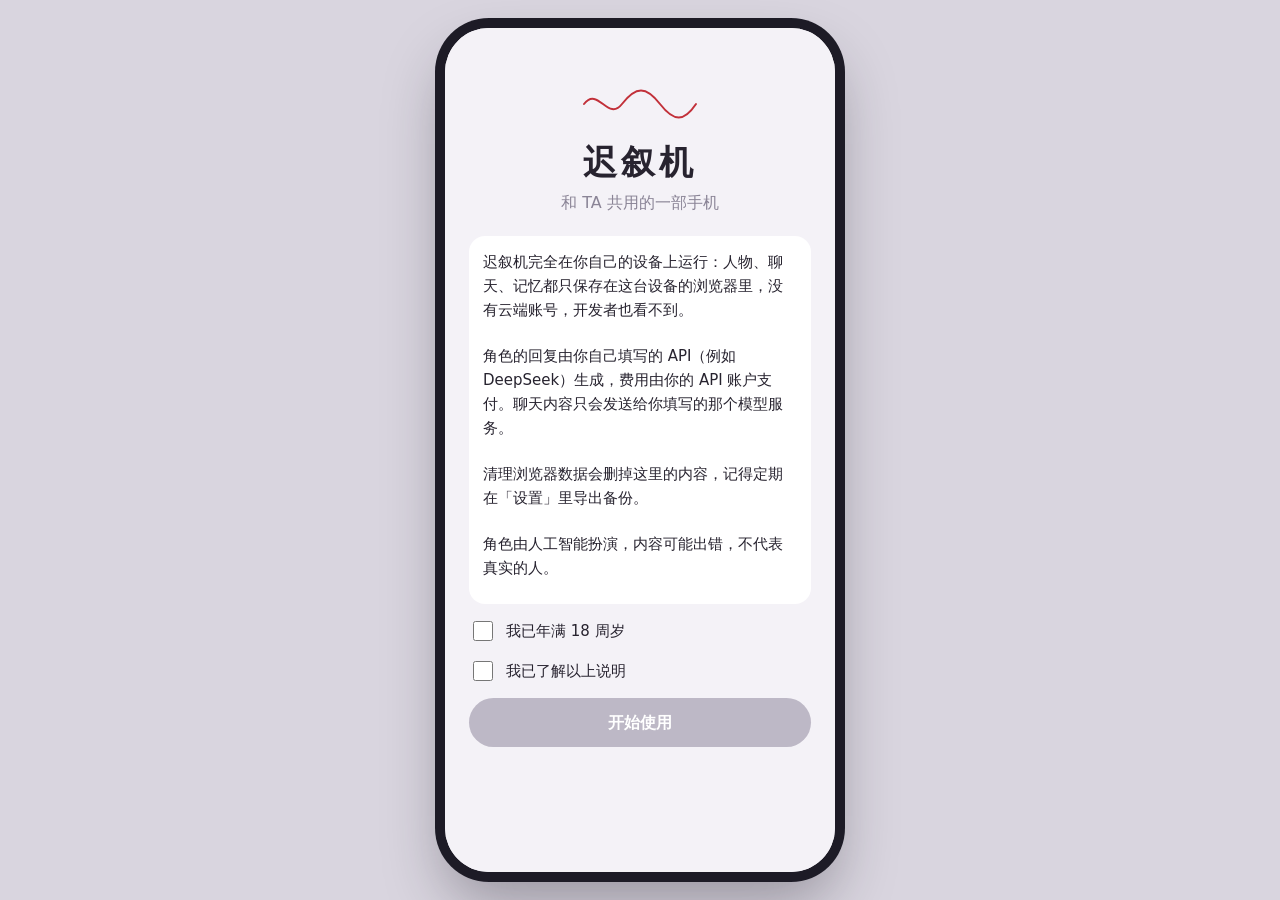
==== commit 988b0e15: "正式版：选服务商自动列出模型；待发送图片放进输入框里 Co-Authored-By: Claude Opus 5.5 <noreply@anthropic.com> Claude-Session: h" ====
--- a/index.html
+++ b/index.html
@@ -11,11 +11,11 @@
   <link rel="icon" href="icon-192.png" />
   <link rel="apple-touch-icon" href="apple-touch-icon.png" />
   <title>迟叙机</title>
-  <link rel="stylesheet" href="assets/app-ZJIYBUBQ.css" />
+  <link rel="stylesheet" href="assets/app-WX6SKMQD.css" />
 </head>
 <body>
   <div id="root"></div>
   <noscript>需要开启浏览器的 JavaScript 才能使用迟叙机。</noscript>
-  <script type="module" src="assets/app-S4DSWNEF.js"></script>
+  <script type="module" src="assets/app-CG4ZMYQM.js"></script>
 </body>
 </html>
--- a/assets/app-WX6SKMQD.css
+++ b/assets/app-WX6SKMQD.css
@@ -0,0 +1 @@
+:root{--paper: #f4f2f7;--card: #ffffff;--ink: #27232f;--mist: #8a8496;--line: #e4e0ea;--thread: #c2313a;--thread-soft: #f6e3e5;--night: #24263a;--night-2: #34304a;--me: #2f2c3d;--serif: "Songti SC", "Noto Serif SC", "Source Han Serif SC", "STSong", "SimSun", serif;--sans: "PingFang SC", "HarmonyOS Sans SC", "MiSans", "Noto Sans SC", "Microsoft YaHei", system-ui, sans-serif;--r-sm: 10px;--r-md: 16px;--safe-t: env(safe-area-inset-top, 0px);--safe-b: env(safe-area-inset-bottom, 0px);--bar-b: 0px;--safe-l: env(safe-area-inset-left, 0px);--safe-r: env(safe-area-inset-right, 0px)}*{box-sizing:border-box}html,body{height:var(--app-h, 100%);margin:0;overflow:hidden;overscroll-behavior:none}html{background:#24263a;background-repeat:no-repeat}#root{position:fixed;top:0;left:0;right:0;height:100%}.edge-ext{position:fixed;left:0;right:0;height:calc(50% + 200px);pointer-events:none;z-index:-2}.edge-top{top:-200px}.edge-bottom{bottom:-200px}@media(min-width:560px)and (min-height:700px){.edge-ext{display:none}}@supports (height: 100lvh){:root{--bar-b: max(0px, calc(100lvh - 100dvh) );--safe-b: calc(env(safe-area-inset-bottom, 0px) + var(--bar-b))}#root{height:var(--app-h, 100lvh);bottom:auto}}body{font-family:var(--sans);font-size:16px;line-height:1.6;color:var(--ink);background:transparent;-webkit-font-smoothing:antialiased;-webkit-tap-highlight-color:transparent}button,input,textarea{font:inherit;color:inherit}button{cursor:pointer}button:disabled{cursor:default}:focus-visible{outline:2px solid var(--thread);outline-offset:2px}@media(min-width:560px)and (min-height:700px){body{background:#d9d5df}}.sr-only{position:absolute;width:1px;height:1px;overflow:hidden;clip:rect(0 0 0 0);white-space:nowrap}.stage{height:100%;display:flex;align-items:center;justify-content:center}.phone{position:relative;width:100%;height:100%;background:var(--paper);overflow:hidden}.screen{height:100%;display:flex;flex-direction:column}:root{--ease-spring: cubic-bezier(.32, .72, 0, 1);--ease-out: cubic-bezier(.22, .8, .24, 1)}.screen-stack{position:relative;flex:1;min-height:0;overflow:hidden;background:#15141c;isolation:isolate}.screen-layer{position:absolute;inset:0;display:flex;flex-direction:column;background:var(--paper)}.screen-layer[aria-hidden=true]{pointer-events:none}.screen-layer[class*=-back-out]{z-index:2}.is-zoom-forward-in{transform-origin:var(--ox, 50%) var(--oy, 60%);animation:zoom-open .4s var(--ease-spring) both}.is-zoom-back-out{transform-origin:var(--ox, 50%) var(--oy, 60%);animation:zoom-close .3s cubic-bezier(.4,0,.2,1) both}@keyframes zoom-open{0%{transform:scale(.16);opacity:0}35%{opacity:1}to{transform:none;opacity:1}}@keyframes zoom-close{0%{transform:none;opacity:1}45%{opacity:.35}to{transform:scale(.4);opacity:0;visibility:hidden}}.is-push-forward-in{animation:push-in .42s var(--ease-spring) both;box-shadow:-12px 0 32px #15141c29}.is-push-forward-out{animation:push-away .42s var(--ease-spring) both}.is-push-back-out{animation:pop-out .4s var(--ease-spring) both;box-shadow:-12px 0 32px #15141c29}.is-push-back-in{animation:pop-under .4s var(--ease-spring) both}@keyframes push-in{0%{transform:translate3d(100%,0,0)}to{transform:none}}@keyframes push-away{0%{transform:none;opacity:1}to{transform:translate3d(-28%,0,0);opacity:.7}}@keyframes pop-out{0%{transform:none}to{transform:translate3d(100%,0,0)}}@keyframes pop-under{0%{transform:translate3d(-28%,0,0);opacity:.7}to{transform:none;opacity:1}}.is-fade-forward-in,.is-fade-back-in{animation:fade-in .26s var(--ease-out) both}.is-fade-forward-out,.is-fade-back-out{animation:fade-out .2s ease both;z-index:0!important}@keyframes fade-in{0%{opacity:0;transform:translate3d(0,8px,0) scale(.995)}to{opacity:1;transform:none}}@keyframes fade-out{0%{opacity:1}to{opacity:0}}@media(prefers-reduced-motion:reduce){.screen-layer[class*=is-]{animation-duration:.16s!important}}@media(min-width:560px)and (min-height:700px){.phone{width:390px;height:min(844px,calc(100dvh - 48px));border-radius:44px;box-shadow:0 0 0 10px #1d1b26,0 30px 60px #1d1b2659}}.page{display:flex;flex-direction:column;height:100%;min-height:0}.page-body{flex:1;overflow-y:auto;padding:8px calc(16px + var(--safe-r)) calc(24px + var(--safe-b)) calc(16px + var(--safe-l));display:flex;flex-direction:column;gap:14px}.topbar{display:grid;grid-template-columns:44px 1fr 64px;align-items:center;padding:max(10px,var(--safe-t)) calc(8px + var(--safe-r)) 8px calc(8px + var(--safe-l));background:var(--paper);border-bottom:1px solid var(--line)}.topbar-title{text-align:center;min-width:0;display:flex;flex-direction:column;align-items:center;gap:2px}.topbar-title h1{font-family:var(--serif);font-size:18px;font-weight:700;margin:0;white-space:nowrap;overflow:hidden;text-overflow:ellipsis;max-width:100%}.topbar-right{display:flex;justify-content:flex-end}.icon-btn{width:44px;height:44px;border:0;background:none;display:grid;place-items:center;border-radius:50%}.icon-btn-spacer{width:44px;height:44px;display:block}.text-btn{border:0;background:none;color:var(--thread);font-weight:600;padding:8px 10px}.text-btn:disabled{color:var(--mist)}.text-btn.danger{color:var(--thread);font-weight:400;font-size:14px}.lead{margin:4px 2px;color:var(--mist);font-size:14px}.muted{color:var(--mist)}.small{font-size:13px}.card{background:var(--card);border-radius:var(--r-md);padding:16px;display:flex;flex-direction:column;gap:12px}.card-title{font-family:var(--serif);font-size:17px;margin:0}.row-between{display:flex;align-items:center;justify-content:space-between;gap:12px}.kv{display:flex;justify-content:space-between;gap:12px}.loading{padding:40px;text-align:center;color:var(--mist)}.error-box{padding:16px;text-align:center;color:var(--thread)}.field{display:flex;flex-direction:column;gap:6px}.field>span{font-size:14px;color:var(--mist)}.field input,.field textarea{width:100%;border:1px solid var(--line);background:#fbfafc;border-radius:var(--r-sm);padding:10px 12px;font-size:16px;line-height:1.5;resize:vertical}.field input:focus,.field textarea:focus{outline:none;border-color:var(--ink);background:#fff}.check{display:flex;gap:10px;align-items:center;font-size:15px}.check input{width:20px;height:20px;accent-color:var(--thread)}.link{border:0;background:none;padding:0 4px;color:var(--thread);text-decoration:underline;text-underline-offset:3px}.btn{border:0;border-radius:999px;padding:12px 18px;font-size:16px;font-weight:600;width:100%}.btn-primary{background:var(--ink);color:#fff}.btn-primary:disabled{background:#bdb8c6}.btn-ghost{background:transparent;color:var(--ink);font-weight:400}.btn-ghost:disabled{color:var(--mist)}.btn-light{background:#fff;color:var(--ink);width:auto;padding:12px 28px}.btn-danger{background:var(--thread);color:#fff}.btn-danger:disabled{background:#d9b5b8}.btn-danger-ghost{background:none;border:0;color:var(--thread);padding:14px;font-size:15px}.tag{font-size:12px;padding:1px 8px;border-radius:999px;background:#ece9f1;color:var(--ink);white-space:nowrap}.tag-red{background:var(--thread-soft);color:var(--thread)}.tag-grey{color:var(--mist)}.thread{display:inline-flex;align-items:center;gap:6px;border:0;background:none;padding:2px 4px;color:var(--thread);font-size:13px;max-width:100%}.thread span{white-space:nowrap;overflow:hidden;text-overflow:ellipsis;color:var(--ink)}.thread.is-archived span{color:var(--mist)}.avatar{display:inline-grid;place-items:center;border-radius:50%;color:#fff;flex:none;font-family:var(--serif);font-weight:700;text-shadow:0 1px 1px rgba(0,0,0,.15)}.login{flex:1;overflow-y:auto;padding:56px 24px 32px;display:flex;flex-direction:column;gap:20px}.login-mark{text-align:center;color:var(--thread)}.login-mark h1{font-family:var(--serif);font-size:34px;letter-spacing:.12em;margin:4px 0 0;color:var(--ink)}.login-mark p{margin:0;color:var(--mist)}.login-form{display:flex;flex-direction:column;gap:14px}.dev-note{background:#fff6dd;border-radius:var(--r-sm);padding:8px 12px;font-size:14px;margin:0}.signup-box{display:flex;flex-direction:column;gap:12px;background:var(--card);padding:14px;border-radius:var(--r-md)}.signup-box p{margin:0;font-size:14px}.form-error{color:var(--thread);text-align:center;margin:0}.terms p{margin:0 0 10px;font-size:15px}.home{flex:1;overflow-y:auto;color:#fff;padding:max(48px,calc(var(--safe-t) + 20px)) calc(22px + var(--safe-r)) calc(24px + var(--safe-b)) calc(22px + var(--safe-l));display:flex;flex-direction:column;gap:28px;background:url("data:image/svg+xml,%3Csvg xmlns='http://www.w3.org/2000/svg' viewBox='0 0 400 800' preserveAspectRatio='none'%3E%3Cpath d='M-20 260 C 90 200, 140 360, 230 300 S 360 180, 420 250' fill='none' stroke='%23c2313a' stroke-opacity='.55' stroke-width='1.4'/%3E%3Cpath d='M230 300 C 280 420, 200 520, 300 600 S 380 760, 430 820' fill='none' stroke='%23c2313a' stroke-opacity='.3' stroke-width='1.2'/%3E%3C/svg%3E") center / 100% 100% no-repeat,linear-gradient(180deg,var(--night) 0%,var(--night-2) 100%);background-color:var(--night)}.home-clock{display:flex;flex-direction:column;align-items:center}.home-time{font-size:64px;font-weight:200;line-height:1.1;letter-spacing:.02em}.home-date{font-size:14px;opacity:.75}.home-who{display:flex;flex-direction:column;align-items:center;gap:6px}.home-person{display:flex;flex-direction:column;align-items:center;gap:6px;border:0;background:none;color:#fff}.home-name{font-family:var(--serif);font-size:24px;font-weight:700;letter-spacing:.06em}.home-switch{font-size:12px;opacity:.6}.home-who .thread{color:#ff8a92}.home-who .thread span{color:#ffffffd9}.home-empty{text-align:center;display:flex;flex-direction:column;align-items:center;gap:8px;padding:0 8px}.home-empty h2{font-family:var(--serif);margin:0}.home-empty p{margin:0 0 8px;opacity:.75;font-size:15px}.home-apps{display:grid;grid-template-columns:repeat(4,1fr);gap:20px 8px;margin-top:auto}.app{border:0;background:none;color:#fff;display:flex;flex-direction:column;align-items:center;gap:6px;position:relative}.app-glyph{width:58px;height:58px;border-radius:16px;background:var(--paper);color:var(--ink);display:grid;place-items:center;font-family:var(--serif);font-size:26px;font-weight:700}.app-label{font-size:12px}.app.is-soon .app-glyph{background:#f4f2f738;color:#ffffffb3}.app.is-soon .app-label{opacity:.6}.app-soon{position:absolute;top:-6px;right:2px;font-size:10px;background:var(--night);border:1px solid rgba(255,255,255,.3);border-radius:999px;padding:0 5px}.chat-list{flex:1;overflow-y:auto;padding:12px 12px 8px;display:flex;flex-direction:column;gap:10px;overscroll-behavior:contain}.chat-empty{text-align:center;color:var(--mist);margin:auto 24px;font-size:15px}.load-more{font-size:14px}.msg{display:flex;gap:10px;align-items:flex-start;max-width:100%}.msg>.avatar,.msg-me-avatar .avatar,.msg>.msg-me-avatar+* .avatar{border-radius:5px;flex:none}.msg-me>.avatar{border-radius:5px}.msg.is-pending{opacity:.6}.msg-time{align-self:center;font-size:12px;color:#a3a0ab;margin:6px 0 -2px}.chat.has-bg .msg-time{color:#ffffffe6;text-shadow:0 1px 2px rgba(0,0,0,.45)}.msg-me{flex-direction:row-reverse}.msg-body{display:flex;flex-direction:column;max-width:76%}.msg-me .msg-body{align-items:flex-end}.bubble{position:relative;padding:9px 12px;border-radius:6px;white-space:pre-wrap;word-break:break-word;font-size:16px;line-height:1.5;background:var(--card);min-height:40px}.msg-me .bubble{background:var(--me);color:#fff;border-radius:6px}.msg .msg-body>.bubble:before{content:"";position:absolute;top:14px;width:10px;height:10px;background:inherit;border-radius:1.5px;transform:rotate(45deg)}.msg-them .msg-body>.bubble:before{left:-4px}.msg-me .msg-body>.bubble:before{right:-4px}.msg .msg-body>.bubble.typing:before{top:14px}.msg-meta{display:flex;gap:6px;align-items:center;font-size:11px;color:var(--mist);padding:2px 4px 0}.msg-more{border:0;background:none;color:var(--mist);padding:0 6px;letter-spacing:1px;font-size:14px;line-height:1;min-height:24px}.typing{display:flex;gap:4px;padding:14px}.typing i{width:6px;height:6px;border-radius:50%;background:var(--mist);animation:blink 1.2s infinite}.typing i:nth-child(2){animation-delay:.2s}.typing i:nth-child(3){animation-delay:.4s}@keyframes blink{0%,80%,to{opacity:.25}40%{opacity:1}}@media(prefers-reduced-motion:reduce){.typing i{animation:none;opacity:.6}}.sys-note{align-self:center;font-size:12px;color:var(--mist);background:#ebe8f0;padding:2px 10px;border-radius:999px}.fork-divider{display:flex;align-items:center;gap:8px;margin:6px 0;color:var(--thread);font-size:12px}.fork-divider:before,.fork-divider:after{content:"";flex:1;height:1px;background:currentColor;opacity:.5}.fork-divider span{white-space:nowrap}.composer{display:flex;gap:8px;align-items:flex-end;padding:8px 10px calc(8px + var(--safe-b));border-top:1px solid var(--line);background:var(--paper)}.composer textarea{flex:1;border:1px solid var(--line);border-radius:20px;padding:9px 14px;resize:none;max-height:120px;field-sizing:content;background:#fff;font-size:16px;line-height:1.4}.composer textarea:focus{outline:none;border-color:var(--ink)}.send{width:40px;height:40px;border-radius:50%;border:0;background:var(--thread);color:#fff;display:grid;place-items:center;flex:none}.send:disabled{background:#d8d3de}.composer-off{justify-content:center;color:var(--mist);font-size:14px;text-align:center}.sheet-backdrop{position:absolute;inset:0;background:#1d1b2666;display:flex;align-items:flex-end;z-index:20;animation:backdrop-in .3s ease both}.sheet-backdrop .sheet{animation:sheet-up .44s var(--ease-spring) both}.sheet-backdrop.is-closing{animation:backdrop-out .26s ease both;pointer-events:none}.sheet-backdrop.is-closing .sheet{animation:sheet-down .26s cubic-bezier(.4,0,.9,.6) both}@keyframes backdrop-in{0%{background:#1d1b2600}to{background:#1d1b2666}}@keyframes backdrop-out{0%{background:#1d1b2666}to{background:#1d1b2600}}@keyframes sheet-up{0%{transform:translate3d(0,100%,0)}to{transform:none}}@keyframes sheet-down{0%{transform:none}to{transform:translate3d(0,100%,0)}}@media(prefers-reduced-motion:reduce){.sheet-backdrop,.sheet-backdrop .sheet,.sheet-backdrop.is-closing,.sheet-backdrop.is-closing .sheet{animation-duration:.12s}}.sheet{width:100%;max-height:88%;overflow-y:auto;background:var(--paper);border-radius:22px 22px 0 0;padding:8px 18px calc(20px + var(--safe-b));display:flex;flex-direction:column;gap:12px}.sheet form{display:flex;flex-direction:column;gap:14px}.sheet p{margin:0}.sheet-handle{width:40px;height:4px;border-radius:2px;background:#cfcad6;align-self:center;margin-bottom:4px}.sheet-title{font-family:var(--serif);font-size:18px;margin:0;text-align:center}.menu{display:flex;flex-direction:column;background:var(--card);border-radius:var(--r-md);overflow:hidden}.menu button{border:0;background:none;text-align:left;padding:14px 16px;display:flex;flex-direction:column;gap:2px}.menu button+button{border-top:1px solid var(--line)}.menu button span{font-size:13px;color:var(--mist)}.menu button.danger b{color:var(--thread)}.quote{margin:0;padding:10px 14px;border-left:3px solid var(--thread);background:var(--card);border-radius:0 var(--r-sm) var(--r-sm) 0;font-size:15px;white-space:pre-wrap;max-height:120px;overflow:auto}.toast{position:absolute;left:50%;top:calc(76px + var(--safe-t));transform:translate(-50%);background:var(--ink);color:#fff;padding:9px 16px;border-radius:999px;font-size:14px;z-index:30;max-width:86%;text-align:center;animation:toast-in .36s var(--ease-spring) both,toast-out .3s ease 2.3s both}@keyframes toast-in{0%{opacity:0;transform:translate(-50%,-10px) scale(.96)}to{opacity:1;transform:translate(-50%)}}@keyframes toast-out{to{opacity:0;transform:translate(-50%,-6px)}}@media(prefers-reduced-motion:reduce){.toast{animation:none}}.threads{list-style:none;margin:0;padding:0;display:flex;flex-direction:column}.thread-row{position:relative;padding-left:calc(var(--depth) * 22px + 22px)}.thread-row:before{content:"";position:absolute;top:0;bottom:0;left:calc(var(--depth) * 22px + 8px);width:1.5px;background:#cbc5d3}.thread-row:after{content:"";position:absolute;top:22px;left:calc(var(--depth) * 22px + 3px);width:12px;height:12px;border-radius:50%;background:var(--paper);border:1.5px solid #a9a2b4}.thread-row.is-view:before{background:var(--thread)}.thread-row.is-view:after{background:var(--thread);border-color:var(--thread)}.thread-row.is-archived{opacity:.55}.thread-node{width:100%;text-align:left;border:0;background:none;padding:12px 4px 12px 6px;display:flex;flex-direction:column;gap:2px;border-radius:var(--r-sm)}.thread-node:hover{background:#fff9}.thread-name{font-family:var(--serif);font-size:17px;font-weight:700}.thread-tags{display:flex;gap:6px;flex-wrap:wrap}.thread-tags:empty{display:none}.thread-info{font-size:13px;color:var(--mist)}.switch{position:relative;width:50px;height:30px;flex:none}.switch input{position:absolute;opacity:0;inset:0;margin:0;cursor:pointer;z-index:1}.switch span[aria-hidden]{position:absolute;inset:0;border-radius:999px;background:#d8d3de;transition:background .2s}.switch span[aria-hidden]:after{content:"";position:absolute;top:3px;left:3px;width:24px;height:24px;border-radius:50%;background:#fff;transition:transform .2s;box-shadow:0 1px 2px #0003}.switch input:checked+span{background:var(--thread)}.switch input:checked+span:after{transform:translate(20px)}.switch input:disabled+span{opacity:.5}.switch input:focus-visible+span{outline:2px solid var(--thread);outline-offset:2px}.choices{border:0;padding:0;margin:0;display:flex;flex-direction:column;gap:8px}.choice{display:flex;gap:10px;align-items:flex-start;background:var(--card);border:1.5px solid transparent;border-radius:var(--r-sm);padding:12px;cursor:pointer}.choice.is-on{border-color:var(--thread)}.choice input{accent-color:var(--thread);margin-top:5px}.choice span{display:flex;flex-direction:column}.choice small{color:var(--mist);font-size:13px}.version-row{display:grid;grid-template-columns:auto 1fr auto;gap:10px;align-items:baseline;font-size:14px}.people{list-style:none;margin:0;padding:0;display:flex;flex-direction:column;gap:8px}.person{width:100%;display:flex;align-items:center;gap:12px;padding:12px;border:0;border-radius:var(--r-md);background:var(--card);text-align:left}.person-text{flex:1;display:flex;flex-direction:column;align-items:flex-start;min-width:0}.person-text b{font-family:var(--serif);font-size:17px}.person-text .thread{padding:0}.segmented{display:flex;margin:10px 16px 0;background:#e6e2ec;border-radius:999px;padding:3px}.segmented button{flex:1;border:0;background:none;border-radius:999px;padding:6px;font-size:14px}.segmented button[aria-selected=true]{background:#fff;font-weight:600}.grid-3{display:grid;grid-template-columns:repeat(3,1fr);gap:8px}.fresh{display:flex;flex-direction:column;gap:6px}.fresh pre{margin:0;background:#fbfafc;border:1px dashed var(--line);padding:10px;border-radius:var(--r-sm);font-size:15px;letter-spacing:.08em}.admin-list{list-style:none;margin:0;padding:0;display:flex;flex-direction:column;gap:6px}.admin-list li{background:var(--card);border-radius:var(--r-sm);padding:10px 12px;display:flex;flex-wrap:wrap;align-items:center;gap:4px 10px}.admin-list li .small{flex:1 1 60%}.code{border:0;background:none;padding:0;font-weight:700;letter-spacing:.08em}.msg-img{max-width:200px;max-height:260px;border-radius:6px;display:block;margin-bottom:4px;object-fit:cover;background:#e6e2ec}.msg-me .msg-img{margin-left:auto}.reply-missing{align-self:center;display:flex;flex-direction:column;align-items:center;gap:2px;font-size:13px;color:var(--mist)}.reply-missing .btn{width:auto;padding:6px 16px;color:var(--thread);font-weight:600}.attach{width:40px;height:40px;border:0;background:none;color:var(--ink);display:grid;place-items:center;flex:none;border-radius:50%}.attach:disabled{color:var(--mist)}.composer-field{flex:1;min-width:0;display:flex;flex-direction:column;border:1px solid var(--line);border-radius:20px;background:#fff;transition:border-color .15s}.composer-field:focus-within{border-color:var(--ink)}.composer .composer-field textarea{flex:none;width:100%;border:0;border-radius:0;background:transparent}.composer .composer-field textarea:focus{border:0}.composer-field.has-img{border-radius:18px;padding-top:8px}.composer-img{position:relative;align-self:flex-start;width:76px;height:76px;margin:0 0 2px 8px;animation:composer-img-in .22s ease-out both}.composer-img-view{display:block;width:100%;height:100%;padding:0;border:0;background:none;border-radius:12px;overflow:hidden;box-shadow:0 2px 8px #1e1c2824}.composer-img-view img{display:block;width:100%;height:100%;object-fit:cover}.composer-img-x{position:absolute;top:-7px;right:-7px;width:22px;height:22px;padding:0;border-radius:50%;border:2px solid #fff;background:#1e1c24b8;color:#fff;display:grid;place-items:center;box-shadow:0 1px 4px #00000038}.composer-img-x:after{content:"";position:absolute;inset:-10px}@keyframes composer-img-in{0%{opacity:0;transform:scale(.85)}to{opacity:1;transform:none}}.img-viewer{position:fixed;inset:0;z-index:9000;display:flex;flex-direction:column;align-items:center;justify-content:center;gap:14px;background:#0c0a10e6;animation:img-viewer-in .18s ease-out both}.img-viewer img{max-width:92vw;max-height:82vh;border-radius:10px;object-fit:contain}.img-viewer span{color:#fff9;font-size:13px}@keyframes img-viewer-in{0%{opacity:0}to{opacity:1}}@media(prefers-reduced-motion:reduce){.composer-img,.img-viewer{animation:none}}.card-attn{border:1.5px solid var(--thread)}.mem{display:flex;flex-direction:column;gap:2px;padding-bottom:10px;border-bottom:1px solid var(--line)}.mem:last-child{border-bottom:0;padding-bottom:0}.mem p{margin:0;font-size:15px}.mem-actions{display:flex;gap:4px;justify-content:flex-end}.mem-actions .text-btn{padding:2px 8px;font-size:13px}.muted-btn{color:var(--mist)!important;font-weight:400!important}.stat-grid{display:grid;grid-template-columns:1fr 1fr;gap:8px}.stat{background:#fbfafc;border-radius:var(--r-sm);padding:10px 12px}.stat b{display:block;font-size:22px;font-family:var(--serif)}.stat span{font-size:13px;color:var(--mist)}.avatar-img{object-fit:cover;border-radius:50%;display:inline-block;background:#e6e2ec}.create{display:flex;flex-direction:column;gap:14px}.create-head{display:flex;gap:14px;align-items:flex-end}.grow{flex:1;min-width:0}.avatar-picker{display:flex;flex-direction:column;align-items:center;gap:2px}.avatar-btn{position:relative;border:0;background:none;padding:0;border-radius:50%}.avatar-badge{position:absolute;right:-2px;bottom:-2px;width:24px;height:24px;border-radius:50%;background:var(--ink);color:#fff;font-size:12px;display:grid;place-items:center;border:2px solid #fff}.field select{width:100%;border:1px solid var(--line);background:#fbfafc;border-radius:var(--r-sm);padding:10px 12px;font-size:16px}.world-peek{margin:0;font-size:13px;color:var(--mist);white-space:pre-wrap;display:-webkit-box;-webkit-line-clamp:3;-webkit-box-orient:vertical;overflow:hidden}.world-peek-row{display:flex;align-items:flex-start;gap:8px}.world-peek-row .world-peek{flex:1}.world-card .btn-danger-ghost{padding:4px;align-self:flex-start}.save-state{text-align:center;min-height:1.4em;margin:0}.draft-row{display:flex;align-items:center;gap:4px}.draft-row .person{flex:1}.msg-img-loading{width:160px;height:120px}.row-2{display:grid;grid-template-columns:1fr 1fr;gap:8px}.app-glyph{position:relative}.app-badge{position:absolute;top:-6px;right:-6px;min-width:18px;height:18px;padding:0 5px;border-radius:999px;background:#fa5151;color:#fff;font-family:var(--sans);font-size:11px;font-weight:600;line-height:18px;text-align:center}.toggle-row{display:flex;align-items:center;justify-content:space-between;gap:12px}.toggle-row>span:first-child{display:flex;flex-direction:column}.toggle-row small{color:var(--mist);font-size:13px}.wx{background:#fff;position:relative}.wx-scroll{flex:1;overflow-y:auto;padding-bottom:calc(40px + var(--safe-b))}.wx-cover{position:relative;height:290px;margin-bottom:52px;background:url("data:image/svg+xml,%3Csvg xmlns='http://www.w3.org/2000/svg' viewBox='0 0 400 300' preserveAspectRatio='none'%3E%3Cpath d='M-10 200 C 80 120, 150 260, 240 180 S 360 90, 420 150' fill='none' stroke='%23c2313a' stroke-opacity='.6' stroke-width='1.4'/%3E%3C/svg%3E") center / 100% 100% no-repeat,linear-gradient(160deg,#34304a,#24263a 60%,#1d1b26);background-color:#312e46}.wx-cover-bar{position:absolute;top:0;left:0;right:0;display:flex;justify-content:space-between;padding:max(8px,var(--safe-t)) 8px 0}.wx-light{color:#fff}.wx-owner{position:absolute;right:16px;bottom:-36px;display:flex;align-items:flex-start;gap:16px}.wx-owner-name{color:#fff;font-size:18px;font-weight:600;margin-top:14px;text-shadow:0 1px 3px rgba(0,0,0,.4)}.wx-me{display:inline-grid;place-items:center;border-radius:6px;background:#c9c5d1;color:#fff;font-weight:600;flex:none}.wx-owner-avatar{width:70px;height:70px;font-size:26px;border:2px solid #fff;border-radius:8px}.wx-empty{color:#888;font-size:14px;text-align:center;padding:24px 32px;line-height:1.8}.wx-list{list-style:none;margin:0;padding:0}.wx-post{display:flex;gap:10px;padding:14px 16px;border-bottom:1px solid #eee}.wx-post>.avatar,.wx-post>.wx-me{border-radius:6px}.wx-post .avatar-img{border-radius:6px}.wx-body{flex:1;min-width:0}.wx-name{color:#576b95;font-weight:600;font-size:15px;line-height:1.4}.wx-text{font-size:15px;color:#191919;white-space:pre-wrap;word-break:break-word;margin-top:3px;line-height:1.55}.wx-pics{display:grid;gap:4px;margin-top:8px;grid-template-columns:repeat(3,80px)}.wx-pics.n1{grid-template-columns:auto}.wx-pics.n2{grid-template-columns:repeat(2,80px)}.wx-pic{width:80px;height:80px;background:#f2f2f2;display:block;overflow:hidden;position:relative;border:0;padding:0}.wx-pic img{width:100%;height:100%;object-fit:cover;display:block}.wx-pic.is-single{width:fit-content;height:auto;max-width:180px;max-height:180px;background:none}.wx-pic.is-single img{width:auto;height:auto;max-width:180px;max-height:180px;object-fit:contain}.wx-meta{display:flex;justify-content:space-between;align-items:center;margin-top:8px;color:#b2b2b2;font-size:12px}.wx-actions-wrap{position:relative;display:flex;align-items:center}.wx-dots{border:0;background:#f7f7f7;color:#576b95;border-radius:4px;padding:0 8px;height:22px;font-weight:700;letter-spacing:1px;line-height:1}.wx-actions{position:absolute;right:40px;top:50%;transform:translateY(-50%);display:flex;background:#4c4c4c;border-radius:4px;overflow:hidden;white-space:nowrap}.wx-actions button{border:0;background:none;color:#fff;padding:8px 16px;font-size:13px}.wx-actions button+button{border-left:1px solid #3a3a3a}.wx-box{margin-top:8px;background:#f7f7f7;border-radius:4px;font-size:14px;position:relative}.wx-box:before{content:"";position:absolute;top:-6px;left:12px;border:6px solid transparent;border-top:0;border-bottom-color:#f7f7f7}.wx-likes{color:#576b95;padding:5px 10px}.wx-likes+.wx-comments{border-top:1px solid #ececec}.wx-comments{padding:5px 10px;display:flex;flex-direction:column;gap:2px;color:#191919}.wx-comments b{color:#576b95;font-weight:600}.wx-comment-bar{position:absolute;left:0;right:0;bottom:0;display:flex;gap:8px;align-items:center;padding:8px 10px calc(8px + var(--safe-b));background:#f7f7f7;border-top:1px solid #e5e5e5}.wx-comment-bar input{flex:1;border:0;border-radius:4px;padding:9px 10px;font-size:16px;background:#fff}.wx-send{border:0;background:#07c160;color:#fff;border-radius:4px;padding:7px 14px;font-size:15px;font-weight:600}.wx-send:disabled{background:#b5e8cc}.wx-text-btn{border:0;background:none;font-size:16px;color:#191919;padding:6px 4px}.wx-compose{background:#fff}.wx-compose-top{display:flex;justify-content:space-between;align-items:center;padding:max(10px,var(--safe-t)) 14px 10px}.wx-compose-text{width:100%;border:0;resize:none;font-size:17px;line-height:1.6;padding:4px 0;background:transparent}.wx-compose-text:focus{outline:none}.wx-compose-grid{display:grid;grid-template-columns:repeat(3,1fr);gap:6px}.wx-compose-grid .wx-pic{width:100%;height:auto;aspect-ratio:1}.wx-pic-add{font-size:34px;color:#b2b2b2;background:#f2f2f2;display:grid!important;place-items:center}.wx-pic-del{position:absolute;top:2px;right:2px;width:22px;height:22px;border-radius:50%;border:0;background:#0000008c;color:#fff;line-height:1}.wx-compose-who{display:flex;justify-content:space-between;border-top:1px solid #eee;padding:14px 0;font-size:15px;color:#191919;margin-top:12px}.wx-compose-who span:last-child{color:#888}.diary,.diary .topbar{background:#f6f1e7}.diary-page{background:#fffdf8;border-radius:4px;padding:18px 18px 22px;box-shadow:0 1px #e9e1cf;background-image:repeating-linear-gradient(to bottom,transparent 0,transparent 31px,#efe6d4 31px,#efe6d4 32px);background-position:0 18px}.diary-page h2{font-family:var(--serif);font-size:15px;line-height:32px;color:#8a6f4a;margin:0;font-weight:700}.diary-page p{margin:0;font-family:var(--serif);font-size:16px;line-height:32px;color:#3a3226;white-space:pre-wrap}.wx-del{border:0;background:none;color:#576b95;font-size:12px;margin-left:10px;padding:0}.wx-comment{display:block;width:100%;text-align:left;border:0;background:none;padding:1px 0;font:inherit;color:inherit}.wx-comment:active{background:#e5e5e5}.sheet-quote{font-family:var(--serif);color:var(--ink);background:#fff;border-radius:10px;padding:10px 12px}.notice{position:absolute;left:8px;right:8px;top:max(8px,var(--safe-t));z-index:40;display:grid;grid-template-columns:1fr;gap:2px;text-align:left;border:0;border-radius:18px;padding:10px 14px 12px;background:#faf9fcf0;backdrop-filter:blur(16px);-webkit-backdrop-filter:blur(16px);box-shadow:0 10px 30px #1d1b2638;color:var(--ink);font:inherit;animation:notice-in .35s cubic-bezier(.2,.9,.3,1.2)}.notice-app{font-size:12px;color:var(--mist)}.notice b{font-size:15px}.notice-body{font-size:14px;line-height:1.45;display:-webkit-box;-webkit-line-clamp:2;-webkit-box-orient:vertical;overflow:hidden}@keyframes notice-in{0%{transform:translateY(-120%);opacity:0}to{transform:none;opacity:1}}@media(prefers-reduced-motion:reduce){.notice{animation:none}}.grid-2{display:grid;grid-template-columns:1fr 1fr;gap:10px}.card-sub{font-size:13px;color:var(--mist);font-weight:600;margin:8px 0 0;letter-spacing:1px}.toggle-row.is-off{opacity:.45}.room,.room .topbar{background:#f7f1e8}.room-body{padding-top:4px}.room-svg{width:100%;height:auto;display:block;margin:0 auto;max-width:520px;touch-action:manipulation}.room-hit{cursor:pointer;outline:none}.room-hit:focus-visible{filter:drop-shadow(0 0 3px #c2313a)}.room-hit:active{opacity:.8}.room-plus{font-size:12px;fill:#96785a99;font-family:var(--sans)}.room-cal{font-size:9px;fill:#3a3226;font-family:var(--sans);font-weight:700}.room-zzz{font-size:9px;fill:#8a84a8;font-family:var(--serif);font-style:italic}.room-note.is-new{animation:note-wiggle 1.6s ease-in-out infinite;transform-box:fill-box;transform-origin:top center}@keyframes note-wiggle{0%,to{transform:rotate(0)}50%{transform:rotate(-6deg)}}.room-glow{animation:glow 1.4s ease-in-out infinite}@keyframes glow{0%,to{opacity:.15}50%{opacity:.55}}@media(prefers-reduced-motion:reduce){.room-note.is-new,.room-glow{animation:none}}.room-status{display:flex;align-items:center;gap:8px;justify-content:center;font-family:var(--serif);color:#5a4a3a;margin:6px 0 0}.room-status .dot{width:8px;height:8px;border-radius:50%}.room-tip{text-align:center;line-height:1.7}.room-pick{width:100%;aspect-ratio:4 / 3;border:6px solid;border-radius:4px;background:#fff;display:grid;place-items:center;color:var(--mist);overflow:hidden;padding:0}.room-pick img{width:100%;height:100%;object-fit:cover}.room-frames{display:flex;gap:8px;flex-wrap:wrap}.room-frames button{display:flex;align-items:center;gap:6px;border:1px solid #e2dce8;background:#fff;border-radius:999px;padding:6px 12px;font-size:14px;color:var(--ink)}.room-frames button i{width:14px;height:14px;border-radius:3px;border:1px solid rgba(0,0,0,.12)}.room-frames button.is-on,.room-items button.is-on{border-color:var(--thread);box-shadow:0 0 0 1px var(--thread) inset}.room-photo-big{border:8px solid;border-radius:3px;background:#fff;box-shadow:0 6px 18px #3c28142e;min-height:120px;display:grid;place-items:center}.room-photo-big img{width:100%;max-height:52vh;object-fit:contain;display:block}.room-note-folded{position:relative;border:0;background:#fffaf0;color:#6a5a46;font-family:var(--serif);padding:12px 14px 12px 30px;text-align:left;box-shadow:0 3px 10px #3c28141f;transform:rotate(-1.2deg)}.room-note-open{position:relative;background:#fffaf0;padding:22px 18px 16px;box-shadow:0 6px 18px #3c281429;transform:rotate(-1deg);background-image:repeating-linear-gradient(to bottom,transparent 0,transparent 27px,#efe3cc 27px,#efe3cc 28px);background-position:0 14px}.room-note-open p{margin:0;font-family:var(--serif);font-size:17px;line-height:28px;color:#3a3226;white-space:pre-wrap}.room-note-open span{display:block;text-align:right;font-family:var(--serif);color:#8a6f4a;margin-top:6px}.pin{position:absolute;width:12px;height:12px;border-radius:50%;background:#c2313a;box-shadow:0 2px 4px #00000040}.room-note-open .pin{top:-5px;left:50%;margin-left:-6px}.room-note-folded .pin{left:10px;top:50%;margin-top:-6px}.room-actions{display:flex;justify-content:center;gap:24px}.room-slots{display:grid;gap:8px}.room-slots button{aspect-ratio:4 / 3;border:1px dashed #cdb497;background:#fffaf3;border-radius:6px;color:var(--mist);font-size:13px}.room-slots button.is-taken{background:#efe4d4;border-style:solid}.room-slots button.is-here{background:var(--ink);color:#fff;border-color:var(--ink)}.room-items{display:grid;grid-template-columns:repeat(4,1fr);gap:8px}.room-items button{display:flex;flex-direction:column;align-items:center;gap:2px;border:1px solid #e2dce8;background:#fff;border-radius:12px;padding:8px 2px;font-size:12px;color:var(--ink)}.room-keepsake-head{display:flex;align-items:center;gap:12px;background:#fff;border-radius:12px;padding:10px 12px}.room-keepsake-head p{margin:0;font-size:16px}.serif{font-family:var(--serif)}.room-snippet{display:flex;flex-direction:column;gap:6px}.room-snippet p{margin:0;font-size:14px;line-height:1.5;padding:8px 10px;border-radius:10px;background:#fff}.room-snippet p b{margin-right:6px;color:var(--mist);font-weight:600}.room-snippet p.is-source{box-shadow:0 0 0 1px #e7b8a8 inset;background:#fff7f2}.room-memlist{list-style:none;margin:0;padding:0;display:flex;flex-direction:column;gap:6px}.room-memlist button{width:100%;text-align:left;border:0;background:#fff;border-radius:10px;padding:10px 12px;font-size:15px;color:var(--ink)}.bubble{-webkit-touch-callout:none}.msg-more{min-width:36px;min-height:28px;font-size:16px}.chat-tip{display:flex;gap:10px;align-items:center;margin:0 10px 6px;padding:10px 12px;background:#fff;border-radius:12px;font-size:13px;line-height:1.5;color:var(--ink);box-shadow:0 2px 8px #27232f14}.chat-tip b{color:var(--thread);font-weight:600}.chat-tip button{flex:none;border:0;background:var(--ink);color:#fff;border-radius:999px;padding:6px 12px;font-size:13px}@media(hover:none){.bubble{-webkit-user-select:none;user-select:none}}.wtree-wrap{flex-shrink:0;background:#fff;border-radius:16px;padding:10px 6px;overflow-x:auto}.wtree{position:relative;min-width:100%}.wtree-svg{position:absolute;left:0;top:0;overflow:visible}.wtree-row{position:absolute;left:calc(var(--lanes) + 6px);right:4px;height:58px;display:flex;flex-direction:column;justify-content:center;gap:2px;border:0;background:none;text-align:left;padding:0 8px;border-radius:10px;color:var(--ink);font:inherit;min-width:200px}.wtree-row:active,.wtree-row:hover{background:#f6f3f9}.wtree-row.is-view{background:#fbf1f1}.wtree-name{font-family:var(--serif);font-size:16px;font-weight:700;display:flex;align-items:center;gap:6px;flex-wrap:wrap;border-left:3px solid var(--c);padding-left:7px;line-height:1.3}.wtree-sub{font-size:12.5px;color:var(--mist);line-height:1.4;overflow:hidden;text-overflow:ellipsis;display:-webkit-box;-webkit-line-clamp:2;-webkit-box-orient:vertical}.wtree-row:not(.is-end) .wtree-sub{padding-left:10px}.wtree-latest{display:inline-block;font-size:11px;color:var(--c);border:1px solid var(--c);border-radius:999px;padding:0 6px;margin-right:4px}.wtree-row.is-archived{opacity:.6}.wtree-endname{color:var(--ink);font-weight:600;margin-right:6px}.look-grid{display:grid;grid-template-columns:repeat(auto-fill,minmax(96px,1fr));gap:8px}.look-grid button{display:flex;flex-direction:column;align-items:center;gap:2px;border:1px solid #e2dce8;background:#fbf8f2;border-radius:14px;padding:10px 4px 8px;color:var(--ink);font:inherit}.look-grid button.is-on{border-color:var(--thread);box-shadow:0 0 0 1px var(--thread) inset;background:#fff}.look-grid img{height:84px;width:auto;image-rendering:auto}.look-grid b{font-size:13px}.look-grid span{font-size:11px;color:var(--mist)}.look-plain{display:block;width:26px;height:52px;border-radius:13px 13px 8px 8px;margin:16px 0;opacity:.85}.app-glyph.has-icon{background:none;padding:0;overflow:visible;box-shadow:none}.app-glyph.has-icon img{width:100%;height:100%;display:block;border-radius:inherit;box-shadow:0 6px 16px #0000002e}.app.is-soon .app-glyph.has-icon img{opacity:.55;filter:grayscale(.4)}.home.has-widgets{gap:20px;padding-top:36px}.home.has-widgets .home-time{font-size:52px}.home.has-widgets .home-who{gap:4px}.home.has-widgets .home-who .avatar{width:44px!important;height:44px!important}.home.has-widgets .home-name{font-size:20px}.widgets{display:grid;grid-template-columns:1fr 1fr;gap:14px}.widget{position:relative;aspect-ratio:1;border-radius:22px;border:0;padding:12px;color:#fff;overflow:hidden;font:inherit;text-align:left;background:#ffffff29;box-shadow:0 8px 24px #0000002e,inset 0 0 0 1px #ffffff1f}.widget-record{display:flex;flex-direction:column;padding:10px 10px 8px;background:linear-gradient(160deg,#403028c7,#201a1ed1)}.record-deck{position:relative;flex:1;border:0;background:none;padding:0;display:grid;place-items:center;min-height:0}.vinyl{position:relative;display:grid;place-items:center;aspect-ratio:1;height:100%;max-height:112px;border-radius:50%;background:repeating-radial-gradient(circle at 50% 50%,#151315 0 1.5px,#262226 1.5px 3px);box-shadow:0 4px 12px #00000073,inset 0 0 0 2px #0c0b0c}.vinyl:after{content:"";position:absolute;inset:0;border-radius:50%;background:conic-gradient(from 30deg,transparent 0 10%,rgba(255,255,255,.14) 14%,transparent 20% 60%,rgba(255,255,255,.1) 64%,transparent 70%)}.vinyl-label{width:42%;aspect-ratio:1;border-radius:50%;background:#c2313a center / cover;box-shadow:0 0 0 2px #0006;position:relative;z-index:1}.vinyl-label:after{content:"";position:absolute;left:50%;top:50%;width:9%;aspect-ratio:1;margin:-4.5% 0 0 -4.5%;border-radius:50%;background:#111}.vinyl.is-playing{animation:spin 6s linear infinite}@keyframes spin{to{transform:rotate(360deg)}}.tonearm{position:absolute;right:-2px;top:-4px;width:30%;height:72%;transform-origin:75% 10%;transform:rotate(-22deg);transition:transform .6s ease;pointer-events:none}.tonearm.is-on{transform:rotate(4deg)}.widget-caption{border:0;background:none;color:#fff;text-align:left;padding:6px 2px 0;display:flex;flex-direction:column;font:inherit;min-width:0}.widget-caption b{font-size:13px;white-space:nowrap;overflow:hidden;text-overflow:ellipsis}.widget-caption span{font-size:11px;opacity:.7;white-space:nowrap;overflow:hidden;text-overflow:ellipsis}.record-pick{display:flex;align-items:center;gap:14px;border:0;background:#fff;border-radius:14px;padding:12px;color:var(--ink);font:inherit}.record-pick .vinyl{height:84px;flex:none}.widget-weather{display:flex;flex-direction:column;justify-content:flex-start;gap:0}.widget-weather.is-sunny{background:linear-gradient(160deg,#5aa7e6,#3a7cc4)}.widget-weather.is-cloudy{background:linear-gradient(160deg,#7f8ea6,#56637a)}.widget-weather.is-rainy{background:linear-gradient(160deg,#56677f,#343f53)}.widget-weather.is-snowy{background:linear-gradient(160deg,#9fb3c9,#6f86a3)}.widget-weather.is-empty{align-items:flex-start;justify-content:center;gap:6px}.wx-city{font-size:14px;font-weight:600}.wx-now{font-size:40px;font-weight:300;line-height:1.05}.widget-weather svg{margin-top:auto}.wx-text{font-size:13px;font-weight:600}.wx-range{font-size:11px;opacity:.85}.wx-search{display:flex;gap:8px}.wx-search input{flex:1;min-width:0;border:1px solid #e2dce8;border-radius:12px;padding:10px 12px;font-size:16px;background:#fff}.wx-search .btn{flex:none;width:auto;padding:0 18px;min-height:44px}.wx-results{list-style:none;margin:0;padding:0;display:flex;flex-direction:column;gap:6px}.wx-results button{width:100%;text-align:left;border:0;background:#fff;border-radius:10px;padding:10px 12px;display:flex;gap:8px;align-items:baseline;color:var(--ink);font:inherit}.wx-results span{font-size:13px;color:var(--mist)}@media(prefers-reduced-motion:reduce){.vinyl.is-playing{animation-duration:30s}.tonearm{transition:none}}.wall-preview{width:96px;aspect-ratio:9 / 16;border-radius:12px;background:linear-gradient(180deg,var(--night),var(--night-2)) center / cover;flex:none;box-shadow:0 4px 12px #00000026}.wall-row{display:flex;gap:14px;align-items:center}.wall-row>div{display:flex;flex-direction:column;gap:8px;flex:1}.chat{position:relative;isolation:isolate}.chat-bg{position:absolute;inset:0;z-index:-1;overflow:hidden}.chat-bg-img{position:absolute;inset:-24px;background:center / cover no-repeat}.chat-bg-dim{position:absolute;inset:0;background:#14121c}.chat.has-bg .topbar{background:#f4f2f7d1;backdrop-filter:blur(14px);-webkit-backdrop-filter:blur(14px)}.chat.has-bg .msg-meta,.chat.has-bg .msg-meta button,.chat.has-bg .chat-empty{color:#ffffffd9;text-shadow:0 1px 2px rgba(0,0,0,.45)}.chat.has-bg .sys-note,.chat.has-bg .fork-divider span{background:#ffffffc7}.chat.has-bg .composer{background:#f4f2f7e6;backdrop-filter:blur(14px);-webkit-backdrop-filter:blur(14px)}.bg-preview{position:relative;height:170px;border-radius:16px;overflow:hidden;background:var(--paper);display:flex;flex-direction:column;justify-content:center;gap:8px;padding:14px;box-shadow:inset 0 0 0 1px #e2dce8}.bg-preview .chat-bg-img{inset:-12px}.bg-preview .bubble{position:relative;max-width:70%}.bubble-demo-them{align-self:flex-start}.bubble-demo-me{align-self:flex-end;background:var(--me)!important;color:#fff;border-radius:18px 18px 6px}input[type=range]{width:100%;accent-color:var(--thread)}.thought{align-self:flex-start;border:0;background:#ffffff8c;color:var(--mist);border-radius:10px;padding:4px 10px;margin-top:4px;text-align:left;font:inherit;font-size:12.5px;max-width:100%}.thought.is-open{background:#fff7ef;color:#6a5a46;font-family:var(--serif);font-size:14px;line-height:1.6;padding:8px 12px;border:1px dashed #e2cfb4}.thought-label{display:block;font-size:11.5px;color:#a08b6c;font-family:var(--sans);margin-bottom:2px}.phone-card{align-self:center;width:88%;background:#ffffffeb;border-radius:14px;padding:10px 14px;font-size:13.5px;color:var(--ink);box-shadow:0 2px 10px #27232f14;display:flex;flex-direction:column;gap:6px}.phone-card b{font-weight:600;font-size:13.5px}.phone-card p{margin:0;font-family:var(--serif);color:#5a4a3a;line-height:1.7;font-size:14px}.phone-card.is-refused{color:var(--mist);text-align:center}.phone-card.is-ask{border:1px solid #f0d4d6}.phone-card-actions{display:flex;gap:8px}.phone-card-actions .btn{flex:1;min-height:38px;padding:0 10px;font-size:14px}.pick-list{display:flex;flex-direction:column;gap:6px;background:#fff;border-radius:12px;padding:8px 12px}.icon-edit{display:flex;align-items:center;gap:14px}.icon-edit img{width:72px;height:72px;border-radius:18px;object-fit:cover;box-shadow:0 4px 12px #00000026}.icon-edit .btn{flex:1}.app-glyph.has-icon img{object-fit:cover}.app-glyph.is-split{position:relative}.app-glyph.is-split .app-tile{position:absolute;inset:0;opacity:var(--icon-alpha, 1)}.app-glyph.is-split .app-lines{position:relative;box-shadow:none}.lines-light .app-glyph.is-split .app-lines{filter:brightness(0) invert(1)}.app-glyph:not(.has-icon){background:color-mix(in srgb,var(--paper) calc(var(--icon-alpha, 1) * 100%),transparent)}.app{-webkit-touch-callout:none;user-select:none;-webkit-user-select:none}.icon-empty{width:72px;height:72px;border-radius:18px;background:#f2eff6;display:grid;place-items:center;font-size:28px;color:var(--mist);flex:none}.doll-body{padding-bottom:40px}.doll-views{margin:4px 0 8px}.doll-views small{font-size:11px;color:var(--mist);font-weight:400}.doll-hint{font-size:13px;color:var(--mist);margin:0 0 8px;line-height:1.5}.doll-hint .text-btn{padding:2px 6px;font-size:13px}.doll-stage{display:flex;gap:8px;align-items:flex-start;justify-content:center}.doll-canvas-wrap{flex:1;min-width:0;overflow:hidden;border-radius:10px;overscroll-behavior:contain}.doll-canvas-wrap.is-big{overflow:auto;box-shadow:0 0 0 1px #e2dce8 inset;scrollbar-width:none}.doll-canvas-wrap.is-big::-webkit-scrollbar{display:none}.doll-sizer{position:relative}.doll-sizer .doll-canvas{position:absolute}.doll-canvas{display:block;image-rendering:pixelated;border-radius:6px;box-shadow:0 0 0 1px #e2dce8;cursor:crosshair}.doll-canvas-wrap.is-hand .doll-canvas{cursor:grab}.doll-ref{margin:0;flex:none;width:56px;text-align:center}.doll-ref img{width:56px;image-rendering:pixelated;background:#faf8f9;border-radius:6px}.doll-ref figcaption,.doll-previews figcaption{font-size:11px;color:var(--mist)}.doll-tip{text-align:center;font-size:12px;color:var(--mist);margin:4px 0 0;min-height:1em}.doll-tools{display:flex;flex-wrap:wrap;gap:5px;justify-content:center;margin:5px 0}.doll-tools button{flex:none;border:1px solid #e2dce8;background:#fbf8f2;border-radius:999px;padding:5px 10px;font:inherit;font-size:13px;color:var(--ink)}.doll-tools button.is-on{background:var(--ink);color:#fff;border-color:var(--ink)}.doll-tools button:disabled{opacity:.4}.doll-palette{display:flex;flex-wrap:nowrap;gap:6px;margin:6px -16px;padding:4px 16px;align-items:center;overflow-x:auto;scrollbar-width:none}.doll-palette::-webkit-scrollbar{display:none}.doll-palette .doll-sep{flex:none;width:1px;height:22px;background:#d9d4dd;margin:0 2px}.doll-palette>button{flex:none;width:28px;height:28px;border-radius:8px;border:1px solid rgba(0,0,0,.12);padding:0}.doll-palette>button.is-on{box-shadow:0 0 0 2px #fff,0 0 0 4px var(--thread)}.doll-custom{flex:none;position:relative;width:28px;height:28px;border-radius:8px;overflow:hidden;border:1px dashed #b9b0c0}.doll-custom input{position:absolute;inset:0;opacity:0;width:100%;height:100%;cursor:pointer}.doll-custom span{position:absolute;inset:5px;border-radius:4px}.doll-custom:after{content:"+";position:absolute;right:1px;bottom:-3px;font-size:12px;color:var(--ink)}.doll-recent{margin-top:0}.doll-outline-color{display:flex;align-items:center;gap:10px;font-size:14px;margin-top:8px}.doll-previews{display:flex;justify-content:space-around;gap:8px}.doll-previews figure{margin:0;text-align:center}.doll-previews img{height:96px;image-rendering:pixelated}.doll-btns{display:flex;flex-direction:column;gap:8px;margin:10px 0 6px}.doll-btns .btn-light{width:100%;border:1px solid #e2dce8}.doll-code{width:100%;font-family:ui-monospace,monospace;font-size:12px;word-break:break-all;margin:8px 0;box-sizing:border-box}.doll-share-img{width:100%;image-rendering:pixelated;border-radius:8px}.look-grid img.is-pixel{image-rendering:pixelated}.look-draw{justify-content:center}.look-draw .look-pen{font-size:28px;margin:22px 0}.room-visit{display:flex;justify-content:center;align-items:center;gap:6px;flex-wrap:wrap;margin:2px 0 4px}.room-visit-sep{color:var(--mist)}.room-visit .is-quiet{color:var(--mist);font-size:14px}.home-apps button,.home-dock button,.look-grid button,.btn{transition:transform .18s var(--ease-out)}.home-apps button:active,.home-dock button:active,.look-grid button:active,.btn:active{transform:scale(.95)}@media(prefers-reduced-motion:reduce){.home-apps button:active,.look-grid button:active,.btn:active{transform:none}}.mydoll-row{display:flex;gap:14px;align-items:center}.mydoll-img{height:96px;image-rendering:pixelated;flex:none}.mydoll-row .btn-light{border:1px solid #e2dce8}.home.is-paged{padding:0;gap:0;overflow:hidden}.home-pager{flex:1;min-height:0;display:flex;overflow-x:auto;overflow-y:hidden;scroll-snap-type:x mandatory;scrollbar-width:none;overscroll-behavior:contain;-webkit-overflow-scrolling:touch}.home-pager::-webkit-scrollbar{display:none}.home-page{flex:0 0 100%;min-width:0;scroll-snap-align:start;scroll-snap-stop:always;overflow:hidden;display:flex;flex-direction:column;gap:22px;padding:max(40px,calc(var(--safe-t) + 16px)) calc(22px + var(--safe-r)) 8px calc(22px + var(--safe-l))}.home-page .home-apps{margin-top:0}.home-page>.home-who{margin-top:auto;margin-bottom:auto}.home-dots{display:flex;justify-content:center;gap:8px;padding:4px 0 10px}.home-dots button{width:7px;height:7px;padding:0;border:0;border-radius:50%;background:#ffffff59;transition:background .25s,transform .25s var(--ease-out)}.home-dots button.is-on{background:#fff;transform:scale(1.15)}.home-dock{display:grid;grid-template-columns:repeat(4,1fr);gap:8px;margin:0 calc(12px + var(--safe-r)) calc(10px + var(--safe-b)) calc(12px + var(--safe-l));padding:12px 6px 8px;border-radius:30px;background:#ffffff29}.exit-card{position:absolute;left:0;top:0;width:100%;height:100%;z-index:5;pointer-events:none;overflow:hidden;box-shadow:0 10px 30px #00000040}.exit-card img{position:absolute;inset:0;width:100%;height:100%;object-fit:cover;opacity:0}.doll-zoom{display:flex;align-items:center;gap:8px;margin:2px 0 8px}.doll-zoom input[type=range]{flex:1;accent-color:var(--thread)}.doll-zoom button{min-width:36px;height:32px;border-radius:999px;border:1px solid #e2dce8;background:#fbf8f2;color:var(--ink);font:inherit}.doll-zoom button:disabled{opacity:.4}.doll-zoom .doll-zoom-pct{min-width:56px;font-size:13px}.cropper{position:absolute;inset:0;z-index:60;background:#0d0c12;color:#fff;display:flex;flex-direction:column;animation:fade-in .2s ease both}.cropper-bar{display:grid;grid-template-columns:64px 1fr 64px;align-items:center;padding:max(10px,var(--safe-t)) 12px 10px;text-align:center}.cropper-bar .text-btn{color:#fff}.cropper-bar .cropper-ok{color:#ffd166;font-weight:700}.cropper-stage{position:relative;flex:1;min-height:0;overflow:hidden;touch-action:none;cursor:grab}.cropper-img{position:absolute;left:50%;top:50%;max-width:none;pointer-events:none}.cropper-frame{position:absolute;left:50%;top:50%;transform:translate(-50%,-50%);box-shadow:0 0 0 9999px #0d0c129e;outline:1.5px solid rgba(255,255,255,.9);pointer-events:none}.cropper-frame.is-round{border-radius:50%}.cropper-zoom{display:flex;align-items:center;gap:10px;padding:10px 24px 4px}.cropper-zoom input{flex:1;accent-color:#ffd166}.cropper-tip{text-align:center;font-size:13px;opacity:.6;margin:4px 0 calc(14px + var(--safe-b))}.settings-home{gap:18px}.settings-home>*{flex-shrink:0}.settings-me{display:flex;align-items:center;gap:14px;width:100%;padding:14px;border:0;border-radius:14px;background:var(--card);text-align:left;font:inherit;color:var(--ink)}.settings-me .settings-me-text{flex:1;display:flex;flex-direction:column;min-width:0}.settings-me b{font-size:19px}.settings-me small{color:var(--mist);font-size:13px}.settings-list{list-style:none;margin:0;padding:0;background:var(--card);border-radius:14px;overflow:hidden}.settings-list li+li button{box-shadow:inset 52px 0 0 var(--card),inset 0 1px 0 var(--line)}.settings-list button{display:flex;align-items:center;gap:12px;width:100%;padding:11px 14px;border:0;background:none;text-align:left;font:inherit;color:var(--ink)}.settings-list button:active,.settings-me:active{background:#ebe8ef}.settings-ico{width:29px;height:29px;border-radius:7px;display:grid;place-items:center;font-size:16px;flex:none}.settings-name{flex:1;min-width:0}.settings-val{color:var(--mist);font-size:15px;white-space:nowrap;overflow:hidden;text-overflow:ellipsis;max-width:45%}.chev{width:8px;height:8px;border-right:2px solid #c4bfcc;border-top:2px solid #c4bfcc;transform:rotate(45deg);flex:none;margin-left:2px}.me-card{align-items:center}.me-card .field{width:100%}.msg-me-avatar{border:0;padding:0;background:none;border-radius:50%;flex:none}.clock-preview{border-radius:16px;padding:22px 8px 16px;background:linear-gradient(180deg,var(--night),var(--night-2));display:flex;justify-content:center;color:#fff;overflow:hidden}.home-time.is-stack{display:flex;flex-direction:column;align-items:center;line-height:.92}.chip-row{display:flex;flex-wrap:wrap;gap:8px}.clock-font{display:flex;flex-direction:column;align-items:center;width:64px;padding:6px 0 4px;border-radius:12px;border:1px solid #e2dce8;background:#fbf8f2;color:var(--ink)}.clock-font span{font-size:24px;line-height:1.2}.clock-font small{font-family:var(--sans);font-size:11px;color:var(--mist)}.clock-font.is-on,.seg button.is-on{border-color:var(--thread);box-shadow:0 0 0 1px var(--thread) inset;background:#fff}.clock-color{width:34px;height:34px;border-radius:50%;border:2px solid #fff;box-shadow:0 0 0 1px #d9d4dd;padding:0}.clock-color.is-on{box-shadow:0 0 0 2px var(--thread)}.clock-color.is-custom{position:relative;overflow:hidden;background:conic-gradient(#ff6b6b,#ffd166,#6bdb8f,#5aa7e0,#b18cf0,#ff6b6b)}.clock-color.is-custom input{position:absolute;inset:0;opacity:0;width:100%;height:100%}.seg{display:flex;gap:6px;flex-wrap:wrap}.seg button{flex:1;min-width:60px;padding:8px 0;border-radius:10px;border:1px solid #e2dce8;background:#fbf8f2;color:var(--ink);font:inherit;font-size:14px}.wide-range{width:100%;accent-color:var(--thread)}.people li{display:flex;flex-direction:column;background:var(--card);border-radius:var(--r-md);overflow:hidden}.people li .person{border-radius:0;background:none}.person-edit{align-self:stretch;text-align:right;border:0;border-top:1px solid var(--line);background:none;color:var(--thread);font:inherit;font-size:13px;padding:8px 14px}.room-memlist button{display:flex;align-items:center;gap:10px}.room-mem-text{flex:1;min-width:0}.room-mem-dot{width:20px;height:20px;border-radius:50%;border:2px solid #e3b7bc;flex:none;transition:background .15s,border-color .15s,transform .15s}.room-memlist button.is-picked{box-shadow:0 0 0 1.5px var(--thread) inset}.room-memlist button.is-picked .room-mem-dot{background:var(--thread);border-color:var(--thread);box-shadow:inset 0 0 0 3px #fff;transform:scale(1.08)}.wx-ava-btn{border:0;padding:0;background:none;flex:none;align-self:flex-start}.wx-ava-btn .avatar{border-radius:6px}.wx-cover,.wx-owner{cursor:pointer}.wx-owner-avatar{display:block;width:74px;height:74px;padding:2px;background:#fff;border-radius:9px}.wx-owner-avatar .avatar{border-radius:7px}.wx-album{list-style:none;margin:8px 0 0;padding:0 16px 0 12px;display:flex;flex-direction:column;gap:22px}.wx-day{display:flex;gap:12px}.wx-date{width:58px;flex:none;display:flex;align-items:baseline;gap:2px;color:var(--ink)}.wx-date b{font-size:24px;font-weight:700}.wx-date small{font-size:12px}.wx-day-posts{flex:1;min-width:0;display:flex;flex-direction:column;gap:10px}.wx-album-post{display:flex;gap:8px;align-items:flex-start}.wx-album-post.is-text{background:#f3f3f5;padding:6px 8px;border-radius:2px}.wx-album-pic{width:76px;height:76px;flex:none;overflow:hidden;background:#eee}.wx-album-pic .wx-pic{width:100%;height:100%;display:block}.wx-album-pic img{width:100%;height:100%;object-fit:cover}.wx-album-text{font-size:14px;line-height:1.45;display:flex;flex-direction:column;gap:4px;word-break:break-word;display:-webkit-box;-webkit-line-clamp:3;-webkit-box-orient:vertical;overflow:hidden}.wx-album-text small{color:var(--mist);font-size:12px}.diarybook-wrap{position:absolute;inset:0;z-index:30}.diarybook-dim{position:absolute;inset:0;background:#1d1b2673}.diarybook{position:absolute;background:#8a5a6e;padding:6px 6px 6px 14px;box-shadow:0 18px 40px #00000059;overflow:hidden;transform-origin:center}.diarybook:before{content:"";position:absolute;left:4px;top:0;bottom:0;width:4px;background:repeating-linear-gradient(to bottom,#6f4658 0 10px,#a8788b 10px 14px)}.diarybook-inner{height:100%;display:flex;flex-direction:column;background:#fffdf8;border-radius:4px 6px 6px 4px;opacity:0;transition:opacity .16s ease}.diarybook-inner.is-shown{opacity:1}.diarybook-head{display:flex;align-items:center;justify-content:space-between;padding:10px 12px 4px 16px;font-family:var(--serif);color:#8a6f4a}.diarybook-close{border:0;background:none;font-size:24px;line-height:1;color:#8a6f4a;padding:0 4px}.diarybook-pages{flex:1;overflow-y:auto;padding:0 4px;overscroll-behavior:contain}.diarybook-pages .diary-page{box-shadow:none}.diarybook-empty{text-align:center;color:var(--mist);margin-top:40px;font-family:var(--serif)}.diarybook-more{border:0;border-top:1px solid #efe6d4;background:none;color:#8a5a6e;padding:10px;font:inherit;font-size:14px}.btn-pick{display:inline-flex;align-items:center;justify-content:center;gap:8px}.btn-outline{background:#fff;color:var(--ink);box-shadow:inset 0 0 0 1.5px var(--ink)}.avatar-picker{gap:8px}.avatar-picker .btn-pick{width:auto;padding:9px 20px;font-size:15px}.app-bg{position:absolute;inset:0;background:center / cover no-repeat;z-index:0}.app-bg i{position:absolute;inset:0;background:var(--paper)}.app-bg-page{position:relative;z-index:1;flex:1;min-height:0;display:flex;flex-direction:column}.app-bg-page>.page,.app-bg-page>.page.wx,.app-bg-page>.page.diary,.app-bg-page>.page.room{background:transparent}.app-bg-page .topbar,.app-bg-page .diary .topbar{background:#f4f2f7c7}.app-bg-page .wx-list,.app-bg-page .wx-album{background:#ffffffd1}.settings-ico svg{display:block}.appbg-row{display:flex;gap:14px;align-items:center}.appbg-row .grow{display:flex;flex-direction:column;gap:6px;align-items:flex-start}.appbg-row .btn-pick{width:auto;padding:8px 16px;font-size:14px}.appbg-thumb{position:relative;width:58px;height:104px;flex:none;border-radius:10px;background:var(--paper) center / cover no-repeat;box-shadow:0 0 0 1px var(--line) inset;overflow:hidden}.appbg-thumb i{position:absolute;inset:0;background:var(--paper)}.chatlist{background:#fff}.chatlist-body{flex:1;overflow-y:auto;padding-bottom:calc(20px + var(--safe-b))}.chatlist-list{list-style:none;margin:0;padding:0}.chatlist-list button{display:flex;align-items:center;gap:12px;width:100%;padding:11px 16px;border:0;background:none;text-align:left;font:inherit;color:var(--ink)}.chatlist-list button:active{background:#f1f0f4}.chatlist-list li+li .chatlist-main{box-shadow:inset 0 1px #ececf0}.chatlist-ava{position:relative;flex:none}.chatlist-ava .avatar{border-radius:8px}.chatlist-badge{position:absolute;top:-6px;right:-6px;min-width:18px;height:18px;padding:0 5px;border-radius:9px;background:#fa5151;color:#fff;font-size:11px;line-height:18px;text-align:center}.chatlist-main{flex:1;min-width:0;display:flex;flex-direction:column;gap:3px;padding:11px 0;margin:-11px 0}.chatlist-top{display:flex;justify-content:space-between;gap:8px}.chatlist-top b{font-weight:500;font-size:16px;white-space:nowrap;overflow:hidden;text-overflow:ellipsis}.chatlist-top time{color:#b2b2b8;font-size:12px;flex:none}.chatlist-msg{color:#9a9aa2;font-size:14px;white-space:nowrap;overflow:hidden;text-overflow:ellipsis}.chatlist-tip{text-align:center;color:var(--mist);font-size:13px;margin:24px 16px}.app-bg-page>.page.chatlist{background:transparent}.app-bg-page .chatlist-list{background:#ffffffd1}.cp-wrap{position:absolute;inset:0;z-index:30}.cp-dim{position:absolute;inset:0;background:#14121c8c}.cp-phone{position:absolute;background:#18161f;padding:9px;box-shadow:0 24px 60px #00000073,inset 0 0 0 1.5px #3a3646;overflow:hidden}.cp-screen{position:relative;height:100%;border-radius:31px;overflow:hidden;background:#f4f3f7;display:flex;flex-direction:column;color:#1d1b26}.cp-phone.is-closing .cp-screen>*{opacity:0;transition:opacity .12s}.cp-status{position:absolute;top:0;left:0;right:0;z-index:3;height:34px;display:flex;align-items:center;justify-content:space-between;padding:0 20px 0 24px;font-size:13px;font-weight:600;color:#fff;mix-blend-mode:difference;pointer-events:none}.cp-island{width:78px;height:22px;border-radius:12px;background:#000;mix-blend-mode:normal}.cp-put{position:absolute;left:50%;bottom:calc(10px + var(--safe-b));transform:translate(-50%);border:0;border-radius:999px;padding:8px 22px;background:#ffffffe6;color:var(--ink);font:inherit;font-size:14px}.cp-lock,.cp-home{flex:1;display:flex;flex-direction:column;align-items:center;color:#fff;padding:46px 14px 18px;min-height:0}.cp-lock-time{font-size:62px;font-weight:200;line-height:1.05;letter-spacing:.02em}.cp-lock-date{font-size:14px;opacity:.85}.cp-notes{width:100%;display:flex;flex-direction:column;gap:8px;margin-top:26px;flex:1;overflow:hidden}.cp-note{background:#ffffff38;border-radius:16px;padding:9px 12px;display:flex;flex-direction:column;font-size:13px}.cp-note b{font-size:13px}.cp-note span{opacity:.9;white-space:nowrap;overflow:hidden;text-overflow:ellipsis}.cp-note.is-loading{text-align:center;animation:glow 1.4s ease-in-out infinite}.cp-lock-actions{width:100%;display:flex;flex-direction:column;gap:8px}.cp-btn{border:0;border-radius:999px;padding:11px 12px;background:#ffffff40;color:#fff;font:inherit;font-size:14px}.cp-btn.is-main{background:#fff;color:#1d1b26;font-weight:600}.cp-btn:disabled{opacity:.55}.cp-days{display:flex;gap:6px;overflow-x:auto;padding:8px 12px;background:#f4f3f7;border-bottom:1px solid #e6e4ec;scrollbar-width:none;flex:none}.cp-days::-webkit-scrollbar{display:none}.cp-days button{flex:none;border:0;border-radius:999px;padding:4px 11px;background:#e7e5ed;color:#555;font:inherit;font-size:12px}.cp-days button.is-on{background:#1d1b26;color:#fff}.cp-apps{width:100%;display:grid;grid-template-columns:repeat(auto-fill,minmax(60px,1fr));gap:16px 4px;margin-top:18px}.cp-apps button{border:0;background:none;color:#fff;display:flex;flex-direction:column;align-items:center;gap:5px;font:inherit;font-size:11px}.cp-app-ico{width:48px;height:48px;border-radius:12px;display:grid;place-items:center;box-shadow:0 3px 8px #0000002e;flex:none}.cp-apps button{min-width:0}.cp-app{flex:1;display:flex;flex-direction:column;min-height:0;background:#f4f3f7}.cp-bar{display:grid;grid-template-columns:36px 1fr auto;align-items:center;padding:38px 12px 8px;background:#f4f3f7;border-bottom:1px solid #e6e4ec}.cp-bar button{border:0;background:none;font-size:28px;line-height:1;color:#1d1b26;padding:0;text-align:left}.cp-bar b{text-align:center;font-size:15px}.cp-bar span{font-size:11px;color:var(--mist)}.cp-scroll{flex:1;overflow-y:auto;overscroll-behavior:contain}.cp-empty{text-align:center;color:var(--mist);font-size:13px;margin:40px 10px}.cp-list{list-style:none;margin:0;padding:0;background:#fff}.cp-list button{display:flex;align-items:center;gap:10px;width:100%;padding:10px 12px;border:0;background:none;text-align:left;font:inherit;color:inherit}.cp-list li+li{border-top:1px solid #f0eff4}.cp-list .avatar,.cp-ava{border-radius:7px}.cp-ava{width:40px;height:40px;flex:none;display:grid;place-items:center;background:#c9c5d1;color:#fff;font-weight:600}.cp-row-main{flex:1;min-width:0;display:flex;flex-direction:column;gap:2px}.cp-row-top{display:flex;justify-content:space-between;gap:6px;font-size:14px}.cp-row-top b{font-weight:500;white-space:nowrap;overflow:hidden;text-overflow:ellipsis}.cp-row-top time{font-size:11px;color:#aaa;flex:none}.cp-row-sub{font-size:12px;color:#999;white-space:nowrap;overflow:hidden;text-overflow:ellipsis}.cp-row-sub em{color:#e64340;font-style:normal}.cp-thread{display:flex;flex-direction:column;gap:8px;padding:12px 10px 16px}.cp-msg{display:flex;flex-direction:column;max-width:80%;gap:1px}.cp-msg.is-me{align-self:flex-end;align-items:flex-end}.cp-msg.is-them{align-self:flex-start}.cp-bubble{padding:7px 10px;border-radius:6px;font-size:13.5px;line-height:1.45;background:#fff;word-break:break-word}.cp-msg.is-me .cp-bubble{background:#95ec69}.cp-msg time{font-size:10px;color:#aaa}.cp-draft{margin-top:8px;background:#fff;border-radius:8px;padding:8px 10px;border:1px dashed #e64340;font-size:13px}.cp-draft em{display:block;font-style:normal;color:#e64340;font-size:11px;margin-bottom:2px}.cp-draft p{margin:0;color:#555}.cp-sched{list-style:none;margin:0;padding:10px 12px;display:flex;flex-direction:column;gap:10px}.cp-sched li{display:flex;gap:10px;background:#fff;border-radius:10px;padding:9px 10px;border-left:3px solid #f0503c}.cp-sched time{font-size:12px;color:#f0503c;font-weight:600;width:38px;flex:none}.cp-sched span{display:flex;flex-direction:column;font-size:14px}.cp-sched small{color:var(--mist);font-size:12px}.cp-memos{list-style:none;margin:0;padding:10px 12px;display:flex;flex-direction:column;gap:10px}.cp-memos li{background:#fffbe8;border-radius:10px;padding:10px 12px}.cp-memos b{font-size:14px}.cp-memos p{margin:4px 0 0;font-size:13px;line-height:1.55;white-space:pre-wrap;color:#4a4536}.cp-photos{list-style:none;margin:0;padding:8px;display:grid;grid-template-columns:1fr 1fr;gap:6px}.cp-photos li{aspect-ratio:1;border-radius:6px;padding:8px;display:flex;flex-direction:column;justify-content:flex-end;color:#fff;text-shadow:0 1px 3px rgba(0,0,0,.35)}.cp-photos p{margin:0;font-size:12px;line-height:1.4}.cp-photos small{font-size:10px;opacity:.85}.cp-search{list-style:none;margin:0;padding:6px 0;background:#fff}.cp-search li{display:flex;align-items:center;gap:8px;padding:10px 12px;font-size:14px;color:#333}.cp-search li+li{border-top:1px solid #f0eff4}.cp-search span{flex:1;min-width:0}.cp-search time{font-size:11px;color:#aaa}.msg-me>.msg-me-avatar,.msg-me>.avatar{order:-1}.mu-cover{flex:none;display:inline-flex;align-items:center;justify-content:center;border-radius:8px;overflow:hidden;background:linear-gradient(135deg,#d9d3e6,#b9b2c9);color:#fff}.mu-cover img{width:100%;height:100%;object-fit:cover}.mu-cover svg{width:46%;height:46%}.mu-lib{position:relative}.mu-tabs{display:flex;gap:18px;padding:0 calc(18px + var(--safe-l)) 6px}.mu-tabs button{border:0;background:none;padding:6px 0;font-size:15px;color:var(--mist);border-bottom:2px solid transparent}.mu-tabs button.is-on{color:var(--ink);font-weight:700;border-bottom-color:var(--thread)}.mu-list{gap:2px;padding-bottom:calc(96px + var(--safe-b))}.mu-row{display:flex;align-items:center;gap:4px;border-radius:12px}.mu-row.is-now{background:#c2313a0f}.mu-row-main{flex:1;min-width:0;display:flex;align-items:center;gap:12px;border:0;background:none;padding:8px 6px;text-align:left}.mu-row-text{flex:1;min-width:0;display:flex;flex-direction:column}.mu-row-text b{font-weight:600;font-size:16px;white-space:nowrap;overflow:hidden;text-overflow:ellipsis}.mu-row-text small{color:var(--mist);font-size:13px;white-space:nowrap;overflow:hidden;text-overflow:ellipsis}.mu-row-text small em{font-style:normal;color:var(--thread);margin-right:6px}.mu-row.is-now .mu-row-text b{color:var(--thread)}.mu-heart{color:#ff4d5e;font-size:14px}.mu-more-btn{font-size:20px;color:var(--mist);width:36px}.mu-eq{display:inline-flex;align-items:flex-end;gap:2px;height:14px}.mu-eq i{width:3px;height:40%;background:var(--thread);border-radius:1px}.mu-eq.is-on i{animation:mu-eq .9s ease-in-out infinite}.mu-eq.is-on i:nth-child(2){animation-delay:-.3s}.mu-eq.is-on i:nth-child(3){animation-delay:-.6s}@keyframes mu-eq{0%,to{height:30%}50%{height:100%}}.mu-empty{text-align:center;padding:48px 12px;color:var(--mist);display:flex;flex-direction:column;gap:8px;align-items:center}.mu-empty p{margin:0}.mu-empty .btn{width:auto;margin-top:12px;padding:12px 28px}.mu-none{color:var(--mist);font-size:14px;text-align:center;margin:24px 0}.mu-menu{display:flex;flex-direction:column;gap:4px}.mu-small{align-self:flex-start;padding:0}.mu-mini{position:absolute;left:calc(12px + var(--safe-l));right:calc(12px + var(--safe-r));bottom:calc(12px + var(--safe-b));display:flex;align-items:center;gap:6px;padding:8px 8px 8px 10px;background:#fffffff0;border-radius:18px;box-shadow:0 6px 24px #27232f24;overflow:hidden}.mu-mini-bar{position:absolute;left:0;bottom:0;height:2px;background:var(--thread)}.mu-mini-main{flex:1;min-width:0;display:flex;align-items:center;gap:10px;border:0;background:none;text-align:left;padding:0}.mu-mini-disc{width:42px;height:42px;border-radius:50%;background:repeating-radial-gradient(circle,#1a1a1a 0 1.5px,#262626 1.5px 3px);display:flex;align-items:center;justify-content:center;animation:mu-spin 12s linear infinite paused}.mu-mini-disc.is-on{animation-play-state:running}.mu-mini-disc img{width:62%;height:62%;border-radius:50%;object-fit:cover}.mu-form{display:flex;flex-direction:column;gap:14px}.mu-file{display:flex;align-items:center;gap:12px;padding:14px;border:1.5px dashed var(--line);border-radius:var(--r-md);background:var(--paper);text-align:left;color:var(--ink)}.mu-file.is-on{border-style:solid;border-color:var(--ink);background:#fff}.mu-file span{display:flex;flex-direction:column;min-width:0}.mu-file b{font-weight:600;word-break:break-all}.mu-file small{color:var(--mist);font-size:12.5px}.mu-form-top{display:flex;gap:14px;align-items:flex-start}.mu-cover-pick{flex:none;width:104px;height:104px;border-radius:12px;border:0;padding:0;overflow:hidden;background:var(--paper);color:var(--mist);font-size:13px;line-height:1.4;box-shadow:inset 0 0 0 1px var(--line)}.mu-cover-pick img{width:100%;height:100%;object-fit:cover}.mu-form-main{flex:1;min-width:0;display:flex;flex-direction:column;gap:8px}.mu-grid{display:grid;grid-template-columns:1fr 1fr;gap:10px}.mu-lyrics{display:flex;flex-direction:column;gap:8px;padding:12px;border-radius:var(--r-md);background:var(--paper)}.mu-lyrics-head{display:flex;justify-content:space-between;align-items:baseline;gap:8px}.mu-lyrics-head span{font-size:13px;color:var(--mist);text-align:right}.mu-lyrics-preview{font-size:13.5px;color:var(--ink);background:#fff;border-radius:10px;padding:8px 10px}.mu-lyrics-preview p{margin:0;white-space:pre-line}.mu-lyrics-preview em{font-style:normal;color:var(--mist);font-size:12px;margin-right:8px;font-variant-numeric:tabular-nums}.mu-lyrics-btns{display:flex;gap:6px}.mu-lyrics-btns .btn{flex:1;padding:9px 6px;font-size:14px;background:#fff}.mu-hint{color:var(--mist);font-size:12px}.mu-paste{display:flex;flex-direction:column;gap:6px}.mu-paste textarea{width:100%;border:1px solid var(--line);border-radius:10px;padding:10px;font-size:14px;resize:vertical;background:#fff}.mu-people{display:flex;flex-direction:column;gap:4px}.mu-person{display:flex;align-items:center;gap:12px;border:0;background:none;padding:8px 4px;text-align:left;border-radius:12px}.mu-person:disabled{opacity:.45}.mu-person span{flex:1;display:flex;flex-direction:column}.mu-person small{color:var(--mist);font-size:12.5px}.mu-person i{font-style:normal;font-size:12px;color:var(--thread)}.mu-person.is-on{background:#c2313a0f}.mu-queue{display:flex;flex-direction:column;max-height:55vh;overflow-y:auto}.mu-queue-row{display:flex;align-items:baseline;gap:8px;border:0;background:none;padding:11px 4px;text-align:left;border-bottom:1px solid var(--line)}.mu-queue-row b{font-weight:500}.mu-queue-row small{color:var(--mist);font-size:12.5px}.mu-queue-row.is-now b,.mu-queue-row.is-now small{color:var(--thread)}.mu-queue-row:disabled{opacity:.45}.mu-credits{display:grid;grid-template-columns:auto 1fr;gap:4px 14px;margin:0 0 8px;font-size:14px}.mu-credits dt{color:var(--mist)}.mu-credits dd{margin:0}.mu-player{position:relative;height:100%;display:flex;flex-direction:column;color:#fff;overflow:hidden;padding:var(--safe-t) var(--safe-r) var(--safe-b) var(--safe-l);background:linear-gradient(180deg,color-mix(in srgb,var(--mu-bg) 82%,#fff) 0%,var(--mu-bg) 38%,color-mix(in srgb,var(--mu-bg) 62%,#000) 100%);background-color:var(--mu-bg)}.mu-player .icon-btn{color:#ffffffd9}.mu-top{display:flex;justify-content:space-between;align-items:center;padding:6px 14px 0}.mu-dots{width:40px;height:40px;border-radius:50%;background:#ffffff1a}.mu-pair{display:flex;flex-direction:column;align-items:center;gap:6px;margin-top:2px;position:relative;z-index:3}.mu-pair-heads{position:relative;display:flex;justify-content:center}.mu-head{position:relative;display:block;border:0;padding:0;background:none;border-radius:50%}.mu-head .avatar{box-shadow:0 4px 14px #00000038}.mu-head-them{margin-left:-8px}.mu-head-add{display:flex;width:64px;height:64px;border-radius:50%;align-items:center;justify-content:center;font-size:26px;color:#fffc;border:1.5px dashed rgba(255,255,255,.5);background:#ffffff0f}.mu-wire{position:absolute;left:-16px;right:-16px;top:30px;width:calc(100% + 32px);height:46px;pointer-events:none;z-index:-1}.mu-wire path{fill:none;stroke:#ffffff6b;stroke-width:1.4;vector-effect:non-scaling-stroke}.mu-pair-text{margin:12px 0 0;font-size:13px;color:#ffffff9e;min-height:20px}.mu-invite{border:0;background:none;padding:0;color:#ff7a86;font-size:13px}.mu-bubbles{position:absolute;top:100%;left:14px;right:14px;display:grid;grid-template-columns:1fr 1fr;gap:8px;margin-top:4px;z-index:5;pointer-events:none}.mu-bslot{display:flex;align-items:flex-start;min-width:0}.mu-bslot-me{justify-content:flex-end}.mu-bslot-them{justify-content:flex-start}.mu-bubble{position:relative;max-width:100%;padding:9px 14px;border-radius:18px;font-size:15px;line-height:1.45;text-align:left;color:#fff;white-space:normal;overflow-wrap:anywhere;word-break:break-word;background:#ffffff38;-webkit-backdrop-filter:blur(14px);backdrop-filter:blur(14px);box-shadow:0 6px 20px #00000024;animation:mu-bubble 9s ease both}.mu-bubble:before{content:"";position:absolute;top:-5px;width:12px;height:12px;background:inherit;transform:rotate(45deg);border-radius:2px}.mu-bslot-me .mu-bubble{transform-origin:top right}.mu-bslot-me .mu-bubble:before{right:24px}.mu-bslot-them .mu-bubble{transform-origin:top left}.mu-bslot-them .mu-bubble:before{left:24px}@keyframes mu-bubble{0%{opacity:0;transform:translateY(-6px) scale(.85)}4%{opacity:1;transform:none}88%{opacity:1;transform:none}to{opacity:0;transform:translateY(-4px)}}.mu-bubble-dots{display:inline-flex;gap:4px;animation:none;padding:12px 14px}.mu-bubble-dots i{width:6px;height:6px;border-radius:50%;background:currentColor;opacity:.5;animation:blink 1.2s infinite}.mu-bubble-dots i:nth-child(2){animation-delay:.2s}.mu-bubble-dots i:nth-child(3){animation-delay:.4s}.mu-stage{flex:1;min-height:0;display:flex;flex-direction:column;align-items:center;justify-content:center;gap:18px;padding:8px 0;cursor:pointer;container-type:size;overflow:hidden}.mu-disc-wrap{--d: min(70vw, 34vh, 330px);position:relative;width:var(--d);height:var(--d);flex:none}.mu-disc-wrap:before{content:"";position:absolute;inset:-6%;border-radius:50%;background:#ffffff0f;box-shadow:inset 0 0 0 1px #ffffff12}.mu-disc{position:relative;width:100%;height:100%;border-radius:50%;background:radial-gradient(circle,transparent 0 62%,rgba(255,255,255,.05) 63%,transparent 64%),repeating-radial-gradient(circle,#121212 0 1.6px,#1b1b1b 1.6px 3.2px);box-shadow:0 14px 34px #00000059,inset 0 0 0 2px #0a0a0a;animation:mu-spin 22s linear infinite;animation-play-state:paused}.mu-disc.is-on{animation-play-state:running}.mu-disc:after{content:"";position:absolute;inset:0;border-radius:50%;background:linear-gradient(135deg,rgba(255,255,255,.09),transparent 40%,transparent 60%,rgba(255,255,255,.05));pointer-events:none}.mu-disc-label{position:absolute;inset:17%;border-radius:50%;overflow:hidden;box-shadow:0 0 0 5px #0d0d0d}.mu-disc-label img{width:100%;height:100%;object-fit:cover}.mu-disc-blank{display:block;width:100%;height:100%;background:radial-gradient(circle,#fff 0 4%,transparent 4.5%),linear-gradient(135deg,#8d86a3,#5d5873)}@keyframes mu-spin{to{transform:rotate(360deg)}}@supports (width: 1cqh){.mu-disc-wrap{--d: min(76cqw, calc(100cqh - 96px) , 330px)}}.mu-bgimg{position:absolute;inset:0;overflow:hidden;z-index:0;pointer-events:none}.mu-bgimg div{position:absolute;background-size:cover;background-position:center}.mu-bgimg i{position:absolute;inset:0;background:#000}.mu-player>*:not(.mu-bgimg){position:relative;z-index:1}.mu-player .mu-pair{z-index:3}@media(prefers-reduced-motion:reduce){.mu-disc,.mu-mini-disc{animation:none}}.mu-line{margin:0;padding:0 28px;min-height:2.9em;text-align:center;font-size:15px;line-height:1.45;color:#ffffffe0;white-space:pre-line}.mu-lyrics-full{flex:1;width:100%;overflow-y:auto;padding:30% 28px;text-align:center;-webkit-mask-image:linear-gradient(transparent,#000 18%,#000 82%,transparent);mask-image:linear-gradient(transparent,#000 18%,#000 82%,transparent)}.mu-lyrics-full p{margin:0 0 16px;font-size:16px;color:#ffffff80;white-space:pre-line;transition:color .3s,transform .3s}.mu-lyrics-full p.is-on{color:#fff;font-weight:700;transform:scale(1.06)}.mu-player .mu-none{color:#fff9}.mu-talk{flex:1;min-height:0;overflow-y:auto;padding:18px 18px 8px;display:flex;flex-direction:column;gap:12px}.mu-talk-row{display:flex;align-items:flex-start;gap:8px}.mu-talk-row.is-me{flex-direction:row-reverse}.mu-talk-bubble{max-width:74%;padding:8px 12px;border-radius:14px;background:#ffffff29;font-size:15px;line-height:1.45}.mu-talk-row.is-me .mu-talk-bubble{background:#ffffff47}.mu-talk-bubble em{display:block;font-style:normal;font-size:11px;opacity:.55;margin-top:2px;font-variant-numeric:tabular-nums}.mu-info{display:flex;align-items:center;gap:10px;padding:0 22px}.mu-title{flex:1;min-width:0;display:flex;flex-direction:column}.mu-title b{font-size:22px;font-weight:600;white-space:nowrap;overflow:hidden;text-overflow:ellipsis}.mu-title small{font-size:15px;color:#fff9;white-space:nowrap;overflow:hidden;text-overflow:ellipsis}.mu-round{width:52px;height:52px;flex:none;border-radius:50%;border:0;background:#ffffff1f;color:#ffffffd9;display:flex;align-items:center;justify-content:center}.mu-fav{width:44px;height:44px}.mu-say{display:flex;gap:8px;margin:12px 18px 0;padding:5px 5px 5px 16px;border-radius:999px;background:#ffffff24}.mu-say input{flex:1;min-width:0;border:0;background:none;color:#fff;font-size:16px;outline:none}.mu-say input::placeholder{color:#ffffff80}.mu-say button{border:0;border-radius:999px;padding:7px 16px;background:#fff;color:#222;font-weight:600;font-size:14px}.mu-say button:disabled{opacity:.45}.mu-progress{padding:16px 22px 0}.mu-progress input[type=range]{-webkit-appearance:none;appearance:none;width:100%;height:22px;background:transparent;margin:0;display:block}.mu-progress input[type=range]::-webkit-slider-runnable-track{height:3px;border-radius:3px;background:linear-gradient(90deg,rgba(255,255,255,.85) var(--p),rgba(255,255,255,.22) var(--p))}.mu-progress input[type=range]::-moz-range-track{height:3px;border-radius:3px;background:linear-gradient(90deg,rgba(255,255,255,.85) var(--p),rgba(255,255,255,.22) var(--p))}.mu-progress input[type=range]::-webkit-slider-thumb{-webkit-appearance:none;width:12px;height:12px;margin-top:-4.5px;border-radius:50%;background:#fff;border:0}.mu-progress input[type=range]::-moz-range-thumb{width:12px;height:12px;border-radius:50%;background:#fff;border:0}.mu-times{display:flex;justify-content:space-between;font-size:12px;color:#ffffff80;font-variant-numeric:tabular-nums;margin-top:2px}.mu-controls{display:flex;align-items:center;justify-content:space-between;padding:10px 26px 4px}.mu-controls .icon-btn{width:52px;height:52px;display:flex;align-items:center;justify-content:center}.mu-player .mu-controls .mu-play{width:72px;height:72px;color:#fff}.mu-switch{align-self:center;display:flex;padding:3px;margin:8px 0 10px;border-radius:999px;background:#ffffff1a;box-shadow:inset 0 0 0 1px #ffffff14}.mu-switch button{border:0;background:none;color:#fff9;width:56px;height:30px;border-radius:999px;display:flex;align-items:center;justify-content:center}.mu-switch button.is-on{background:#fff3;color:#fff}@media(max-height:700px){.mu-pair .avatar,.mu-head-add{width:52px!important;height:52px!important}.mu-title b{font-size:19px}.mu-controls{padding-top:4px}.mu-progress{padding-top:10px}}.music-card{display:flex;align-items:center;gap:10px;padding:10px;width:250px;max-width:100%;border-radius:12px;background:#fff;color:var(--ink);box-shadow:0 1px 2px #0000000f}.music-card-text{flex:1;min-width:0;display:flex;flex-direction:column;line-height:1.35}.music-card-text small{font-size:11.5px;color:var(--thread)}.music-card-text b{font-size:15px;white-space:nowrap;overflow:hidden;text-overflow:ellipsis}.music-card-text em{font-style:normal;font-size:12.5px;color:var(--mist);white-space:nowrap;overflow:hidden;text-overflow:ellipsis}.music-card-go{flex:none;border:0;border-radius:999px;padding:6px 12px;background:var(--ink);color:#fff;font-size:13px;font-weight:600}.music-card-go:disabled{background:var(--line);color:var(--mist)}.msg-body .music-card+.bubble{margin-top:6px}.music-pick{display:flex;flex-direction:column;max-height:58vh;overflow-y:auto}.music-pick-row{display:flex;align-items:center;gap:12px;border:0;background:none;padding:8px 4px;text-align:left;border-bottom:1px solid var(--line)}.mlook{display:flex;gap:14px;align-items:stretch}.mlook-preview{position:relative;flex:none;width:92px;height:160px;border-radius:14px;overflow:hidden;background-size:cover;background-position:center;box-shadow:inset 0 0 0 1px #0000000f}.mlook-preview i{position:absolute;inset:0;background:#000}.mlook-disc{position:absolute;left:50%;top:46%;width:58px;height:58px;margin:-29px 0 0 -29px;border-radius:50%;background:radial-gradient(circle,#ddd 0 18%,#111 19%),repeating-radial-gradient(circle,#121212 0 1px,#1c1c1c 1px 2px);box-shadow:0 4px 10px #0000004d}.mlook-modes{flex:1;display:flex;flex-direction:column;gap:6px}.mlook-mode{flex:1;display:flex;flex-direction:column;justify-content:center;text-align:left;border:1.5px solid var(--line);background:#fff;border-radius:12px;padding:8px 12px}.mlook-mode b{font-weight:600;font-size:15px}.mlook-mode small{color:var(--mist);font-size:12px}.mlook-mode.is-on{border-color:var(--thread);background:var(--thread-soft)}.mlook-colors{display:flex;flex-wrap:wrap;gap:10px;align-items:center}.mlook-colors button{width:34px;height:34px;border-radius:50%;border:0;box-shadow:inset 0 0 0 1px #00000014}.mlook-colors button.is-on{box-shadow:0 0 0 2px #fff,0 0 0 4px var(--thread)}.mlook-custom{display:flex;align-items:center;gap:6px;font-size:13px;color:var(--mist)}.mlook-custom input{width:34px;height:34px;padding:0;border:0;border-radius:50%;background:none}.ialpha-preview{display:flex;justify-content:space-around;padding:16px 10px;border-radius:14px;background:linear-gradient(180deg,var(--night),var(--night-2));background-size:cover;background-position:center}.ialpha-preview span{position:relative;width:48px;height:48px}.ialpha-preview img{position:absolute;inset:0;width:100%;height:100%}.ialpha-preview .t{border-radius:13px;box-shadow:0 4px 12px #0000002e}.ialpha-preview.lines-light .l{filter:brightness(0) invert(1)}.ialpha-lines{display:flex;gap:8px}.ialpha-lines button{flex:1;border:1.5px solid var(--line);background:#fff;border-radius:10px;padding:8px;font-size:14px}.ialpha-lines button.is-on{border-color:var(--thread);background:var(--thread-soft);font-weight:600}.home-wall{display:none}@media(max-width:559px),(max-height:699px){.home-wall{display:block;position:fixed;inset:0;z-index:-1;pointer-events:none;background-size:cover;background-position:center}.home.has-wall{background:transparent!important}.screen-layer:has(>.home.has-wall),.screen-stack:has(.home.has-wall),.phone:has(.home.has-wall){background:transparent}}.topbar-btns{display:flex;gap:2px}.chat.has-bme .msg-me .msg-body>.bubble,.chat.has-bthem .msg-them .msg-body>.bubble{background:none!important;border-radius:0;isolation:isolate}.chat.has-bme .msg-me .msg-body>.bubble{color:var(--bme-color, var(--ink));padding:var(--bme-py) var(--bme-px)}.chat.has-bthem .msg-them .msg-body>.bubble{color:var(--bthem-color, var(--ink));padding:var(--bthem-py) var(--bthem-px)}.chat.has-bme .msg-me .msg-body>.bubble:before,.chat.has-bthem .msg-them .msg-body>.bubble:before{inset:0;width:auto;height:auto;border-radius:0;background:none;z-index:-1;border-style:solid}.chat.has-bme .msg-me .msg-body>.bubble:before{border-width:var(--bme-edge);border-image:var(--bme-img) var(--bme-slice) fill / var(--bme-edge) stretch;transform:var(--bme-flip)}.chat.has-bthem .msg-them .msg-body>.bubble:before{border-width:var(--bthem-edge);border-image:var(--bthem-img) var(--bthem-slice) fill / var(--bthem-edge) stretch;transform:var(--bthem-flip)}.bubble-sticker{position:absolute;z-index:2;pointer-events:none;object-fit:contain}.bubble-sticker.is-tl{left:0;top:0;transform:translate(-35%,-45%)}.bubble-sticker.is-tr{right:0;top:0;transform:translate(35%,-45%)}.bubble-sticker.is-bl{left:0;bottom:0;transform:translate(-35%,40%)}.bubble-sticker.is-br{right:0;bottom:0;transform:translate(35%,40%)}.msg-body>.bubble:has(.bubble-sticker){margin-top:6px;margin-bottom:4px}.bub-tabs{display:flex;gap:6px;padding:3px;border-radius:999px;background:var(--paper)}.bub-tabs button{flex:1;border:0;background:none;border-radius:999px;padding:8px;font-size:14px;color:var(--mist)}.bub-tabs button.is-on{background:#fff;color:var(--ink);font-weight:600;box-shadow:0 1px 4px #00000014}.bub-preview{display:flex;flex-direction:column;gap:12px;padding:16px 12px;border-radius:14px;background:#ecebf0;height:auto}.bub-preview .msg{display:flex}.bub-preview .msg-me{justify-content:flex-start}.bub-preview .msg-body{max-width:80%}.bub-two{display:grid;grid-template-columns:1fr 1fr;gap:10px}.bub-colors{display:flex;flex-wrap:wrap;gap:8px;align-items:center}.bub-colors button{width:32px;height:32px;border-radius:50%;border:0;box-shadow:inset 0 0 0 1px #0000001f;font-size:10px;color:var(--mist);background:#fff}.bub-colors button.is-on{box-shadow:0 0 0 2px #fff,0 0 0 4px var(--thread)}.bub-custom{display:flex;align-items:center;gap:4px;font-size:12px;color:var(--mist)}.bub-custom input{width:32px;height:32px;padding:0;border:0;background:none}.bub-sticker{display:flex;flex-direction:column;gap:8px;padding:12px;border-radius:14px;background:var(--paper)}.bub-pos{display:flex;gap:6px}.bub-pos button{flex:1;border:1.5px solid var(--line);background:#fff;border-radius:10px;padding:7px 4px;font-size:13px}.bub-pos button.is-on{border-color:var(--thread);background:var(--thread-soft);font-weight:600}.bub-editor{display:flex;flex-direction:column;gap:14px}.bub-presets{display:grid;grid-template-columns:repeat(4,1fr);gap:8px}.bub-preset{display:flex;flex-direction:column;align-items:center;gap:6px;border:1.5px solid var(--line);background:#fff;border-radius:12px;padding:8px 4px;font-size:12.5px}.bub-preset b{font-weight:500}.bub-preset-img{display:flex;flex-direction:column;gap:4px;width:100%;padding:0 6px}.bub-preset-img img{width:62%;height:18px;object-fit:fill}.bub-preset-img img+img{align-self:flex-end}.bub-preset-plain i{display:block;width:62%;height:18px;border-radius:5px}.bub-preset-plain .a{background:#fff;box-shadow:inset 0 0 0 1px var(--line)}.bub-preset-plain .b{background:var(--me);align-self:flex-end}.bub-people{display:flex;gap:10px;overflow-x:auto;padding-bottom:2px}.bub-people button{flex:none;display:flex;flex-direction:column;align-items:center;gap:4px;border:0;background:none;padding:6px;border-radius:12px;font-size:13px}.bub-people button.is-on{background:var(--thread-soft);color:var(--thread);font-weight:600}.mu-notice{margin:-6px 0 0;padding:10px 12px;border-radius:12px;background:var(--thread-soft);color:var(--thread);font-size:13.5px;line-height:1.55}.mp-providers{display:flex;flex-wrap:wrap;gap:6px}.mp-providers button{border:1.5px solid var(--line);background:#fff;border-radius:999px;padding:6px 12px;font-size:13.5px;color:var(--ink)}.mp-providers button.is-on{border-color:var(--thread);background:var(--thread-soft);color:var(--thread);font-weight:600}.mp-status{margin:-4px 0 0;font-size:13px;line-height:1.5;color:var(--mist)}.mp-status.is-ok{color:#2f8a55}.mp-status.is-bad{color:var(--thread)}.mp-status.is-wait{color:var(--mist)}.mp-field input{font-family:ui-monospace,SFMono-Regular,Menlo,monospace;font-size:15px}.mp-list{display:flex;flex-wrap:wrap;gap:6px;margin-top:2px}.mp-list.is-all{max-height:220px;overflow-y:auto;padding-bottom:2px}.mp-list button{display:inline-flex;align-items:center;gap:5px;max-width:100%;border:1px solid var(--line);background:var(--paper);border-radius:8px;padding:5px 9px;font-size:13px;color:var(--ink);font-family:ui-monospace,SFMono-Regular,Menlo,monospace;word-break:break-all;text-align:left}.mp-list button.is-on{border-color:var(--thread);background:var(--thread-soft);color:var(--thread)}.mp-list button i{font-style:normal;font-family:-apple-system,sans-serif;font-size:10.5px;color:#fff;background:var(--thread);border-radius:4px;padding:0 4px}.mp-list .mp-more{font-family:-apple-system,sans-serif;color:var(--mist);background:none;border-style:dashed}.mp-confirm{display:block;padding:4px 0 0;font-size:13px}
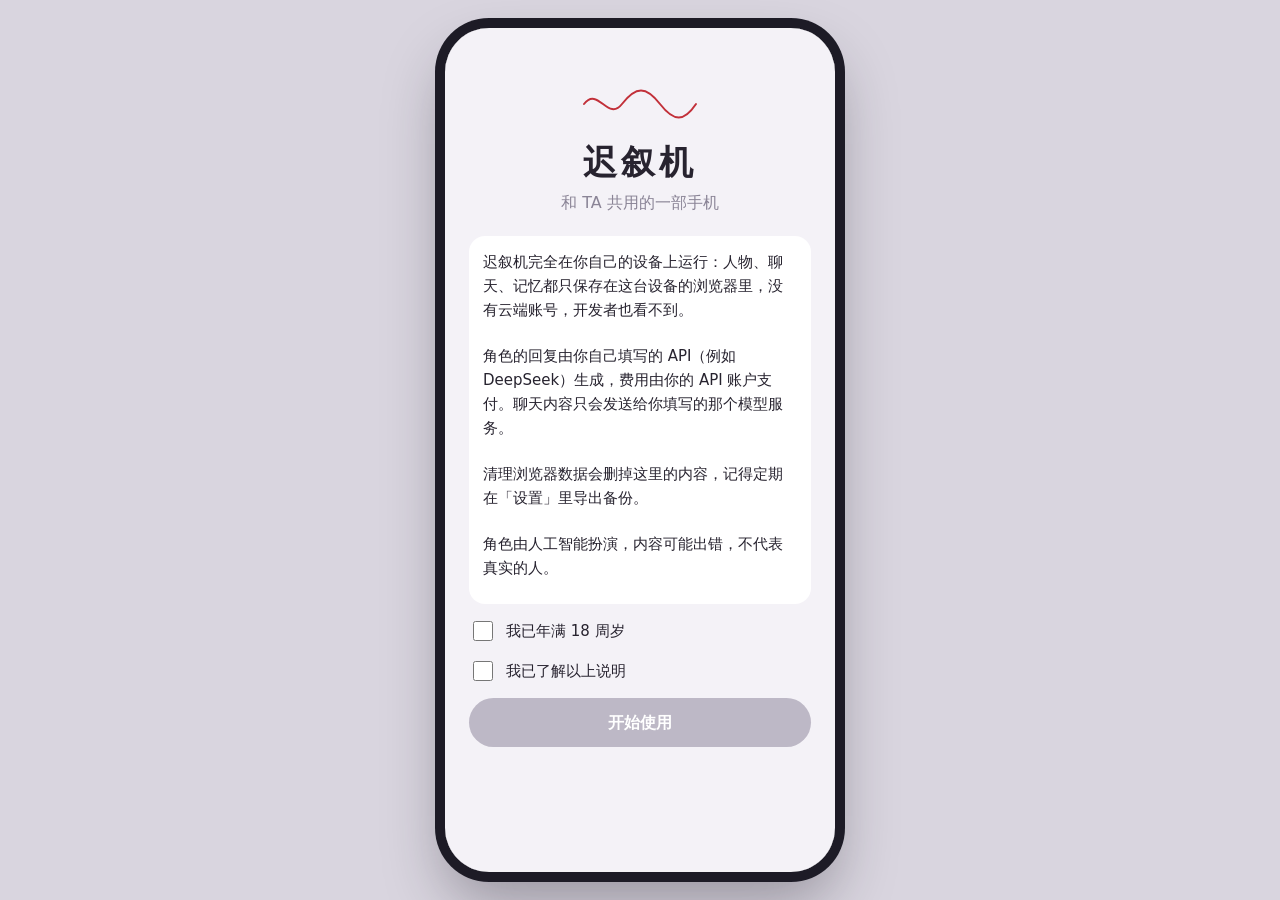
==== commit dea364ff: "正式版：服务商加 Grok Co-Authored-By: Claude Opus 5.5 <noreply@anthropic.com> Claude-Session: https://claude" ====
--- a/index.html
+++ b/index.html
@@ -16,6 +16,6 @@
 <body>
   <div id="root"></div>
   <noscript>需要开启浏览器的 JavaScript 才能使用迟叙机。</noscript>
-  <script type="module" src="assets/app-CG4ZMYQM.js"></script>
+  <script type="module" src="assets/app-M77MM2S5.js"></script>
 </body>
 </html>
